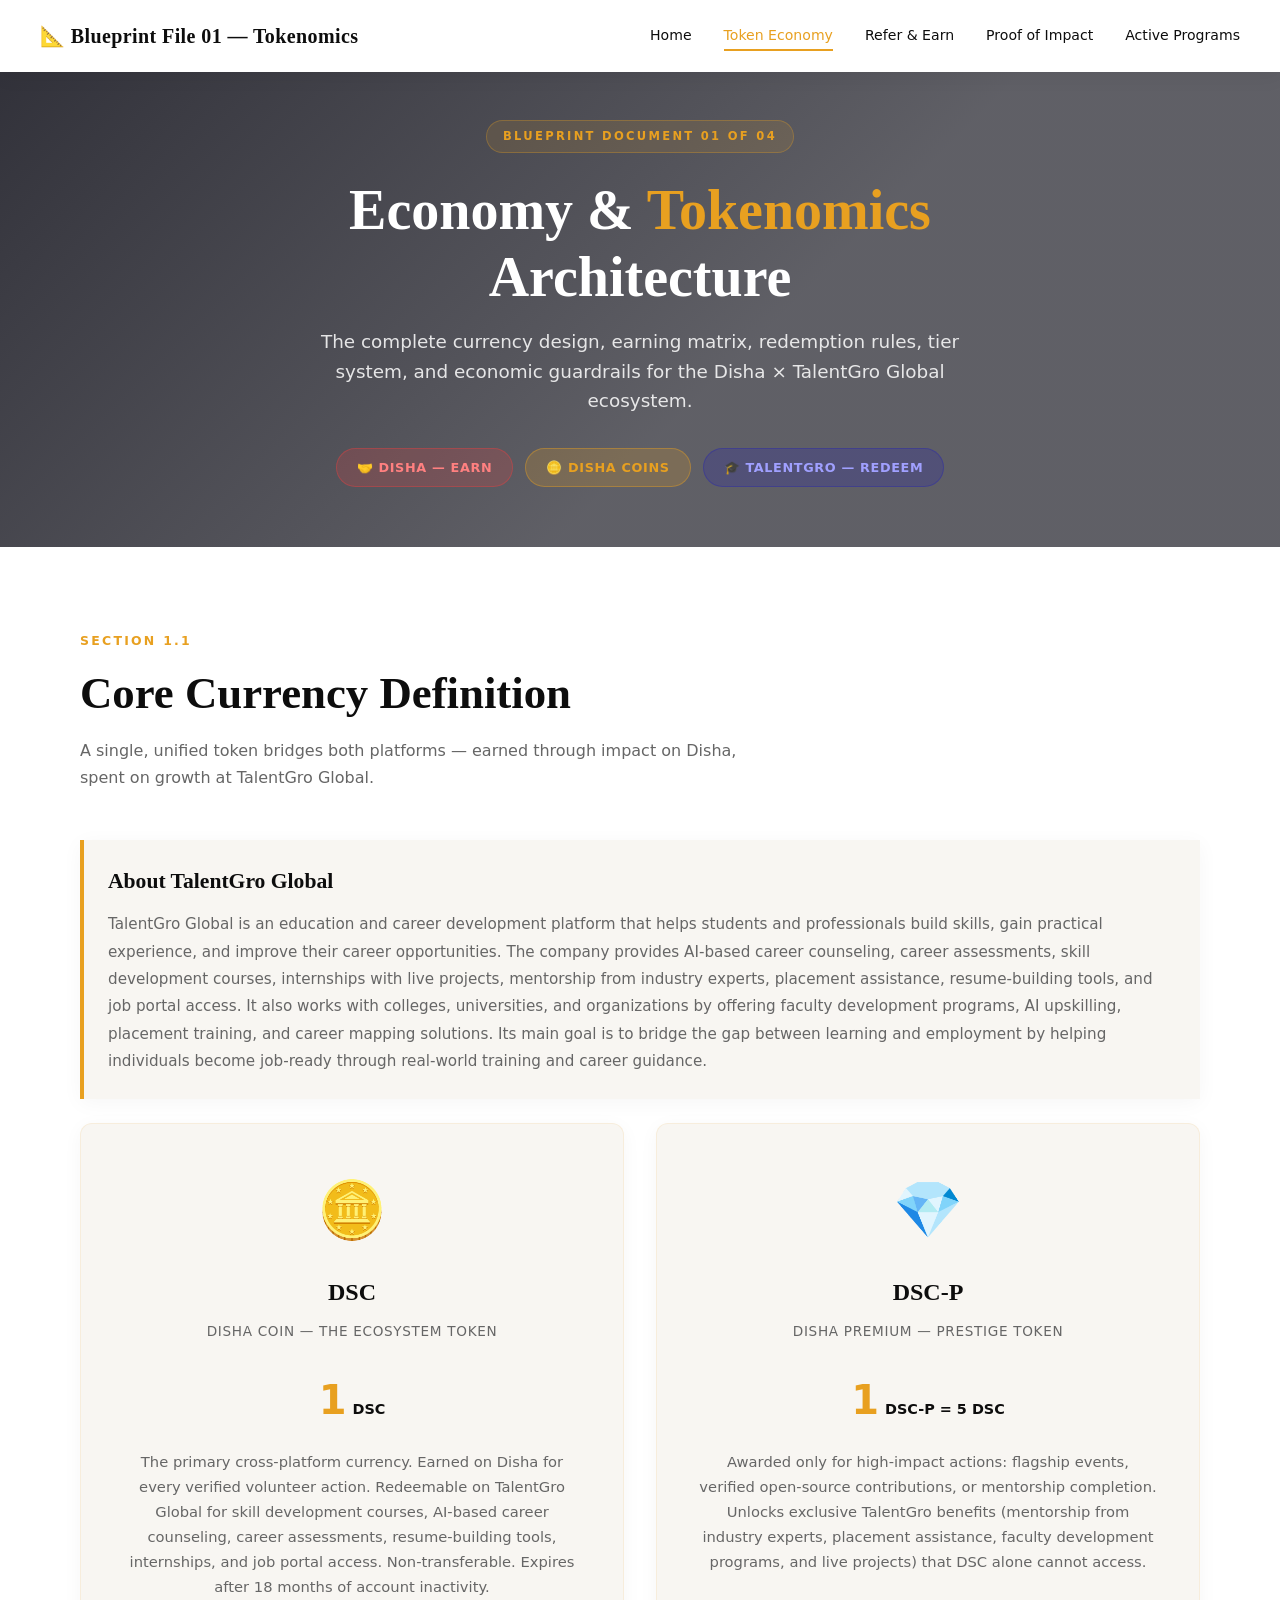
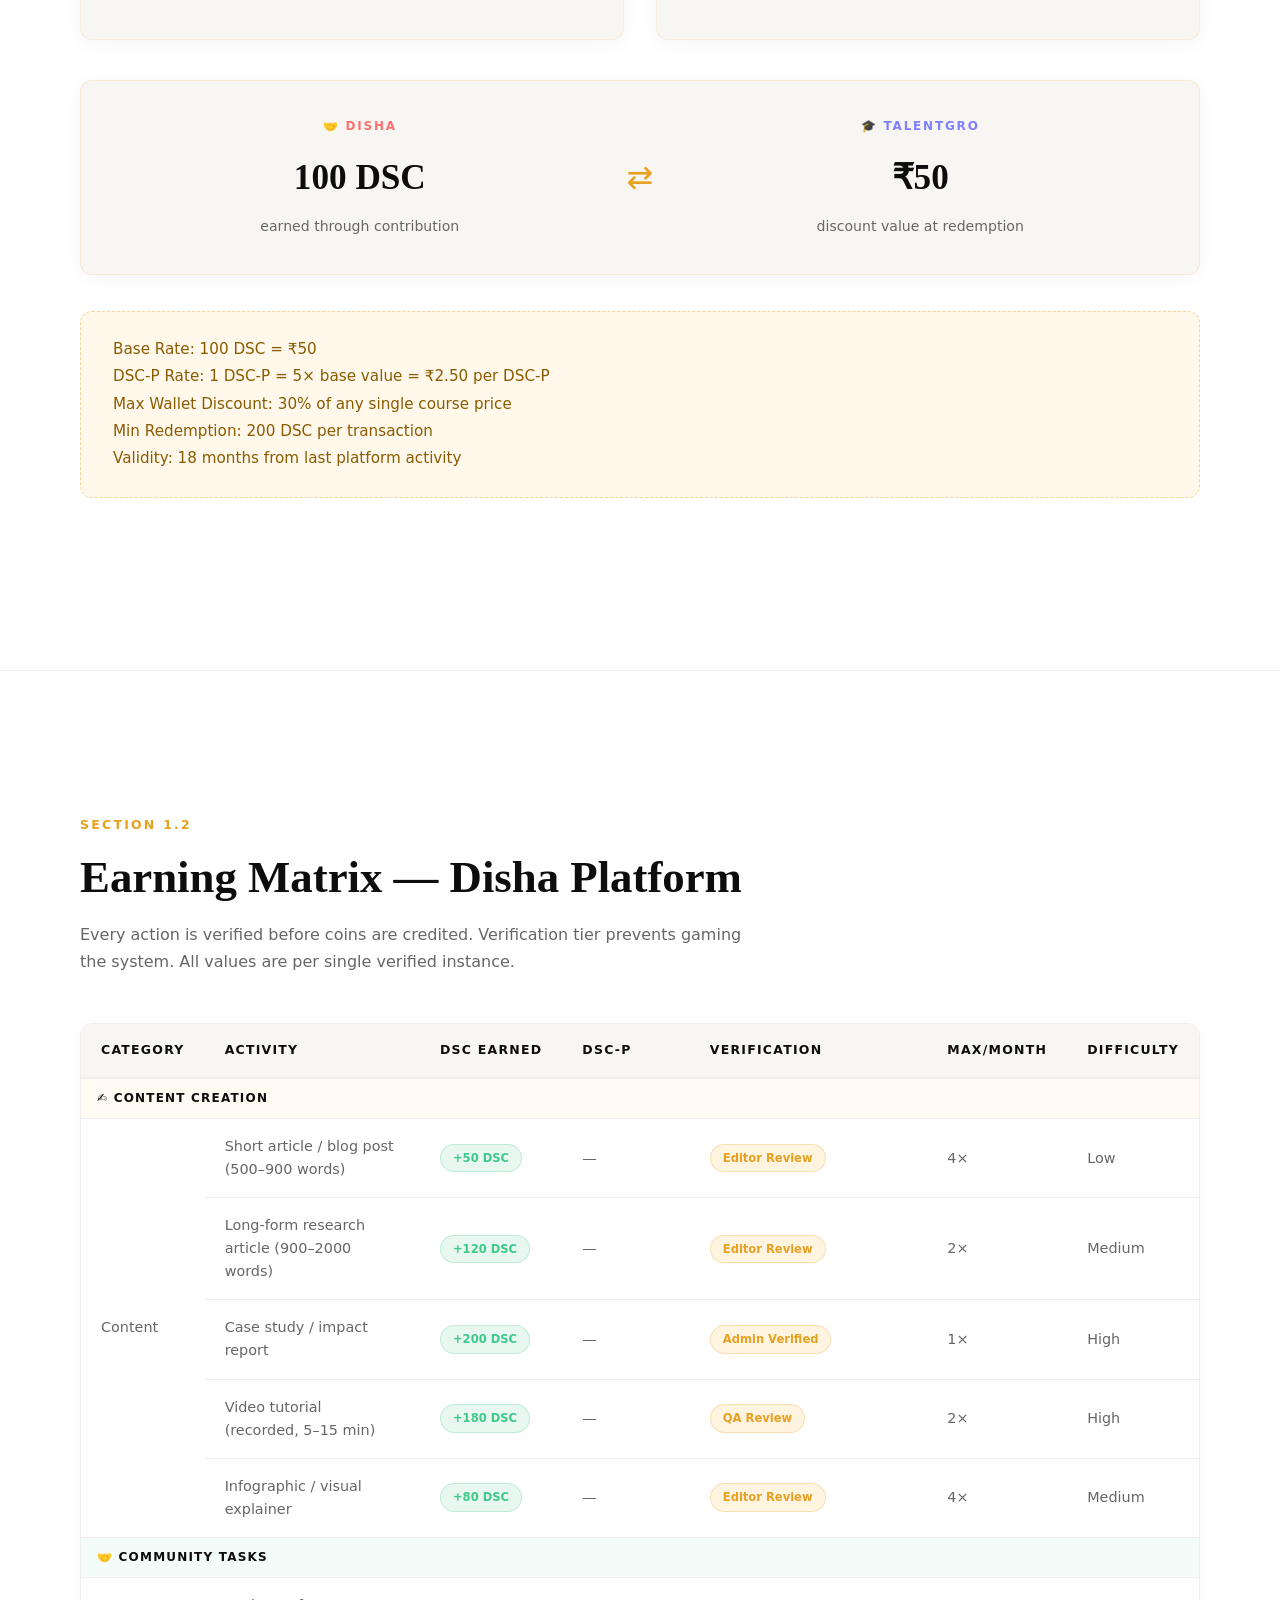
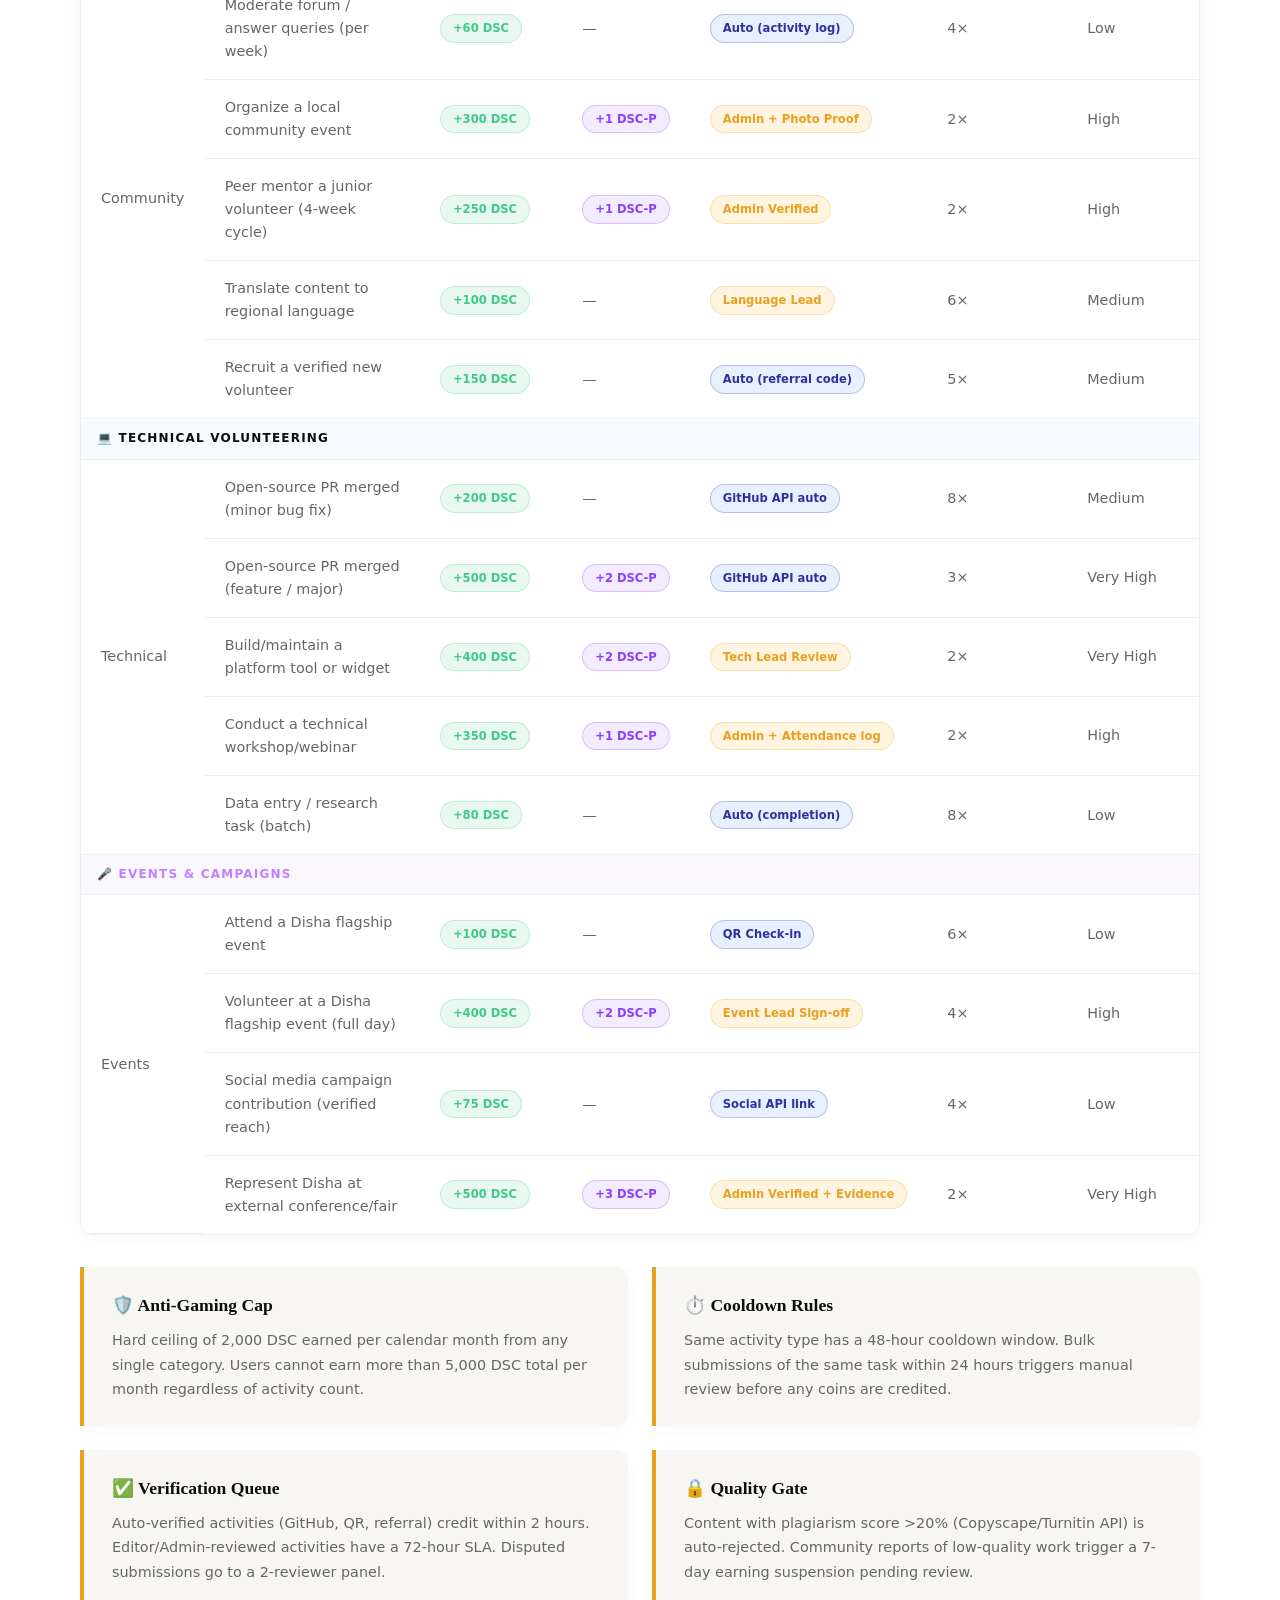
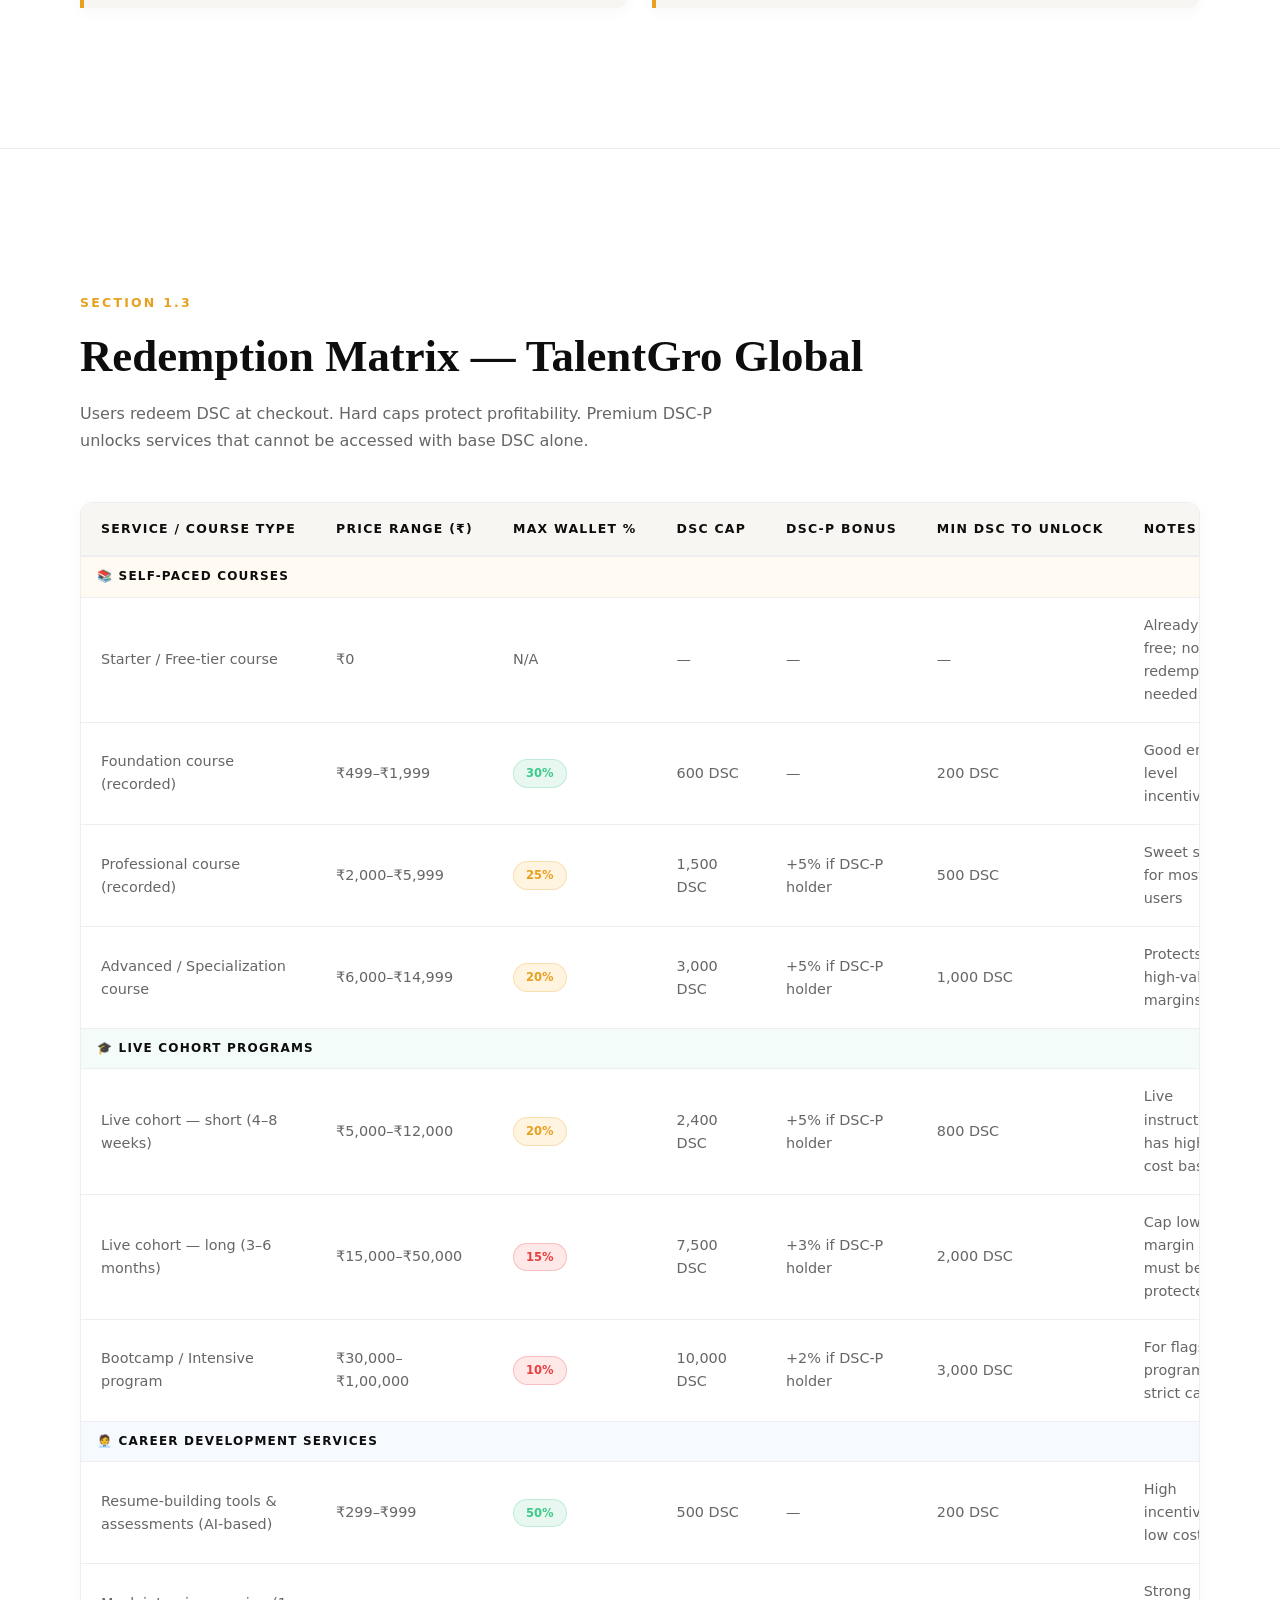
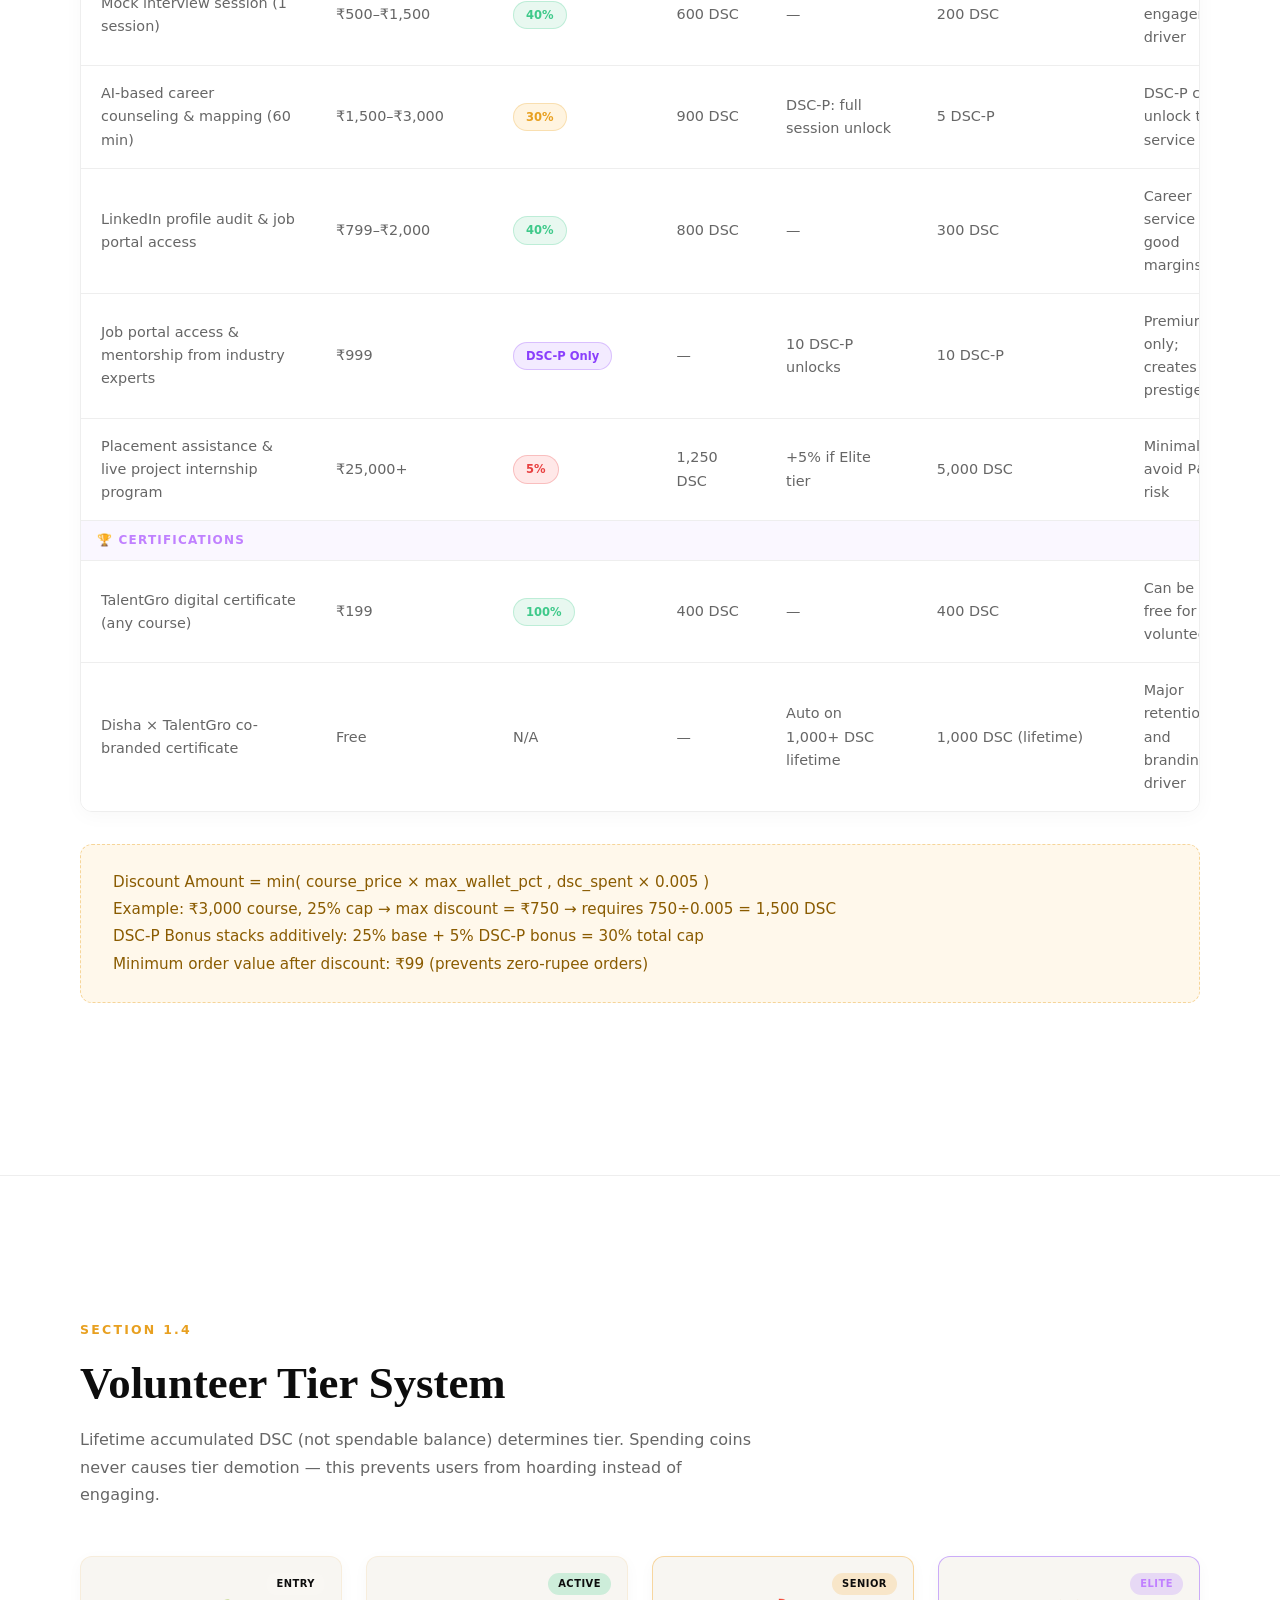
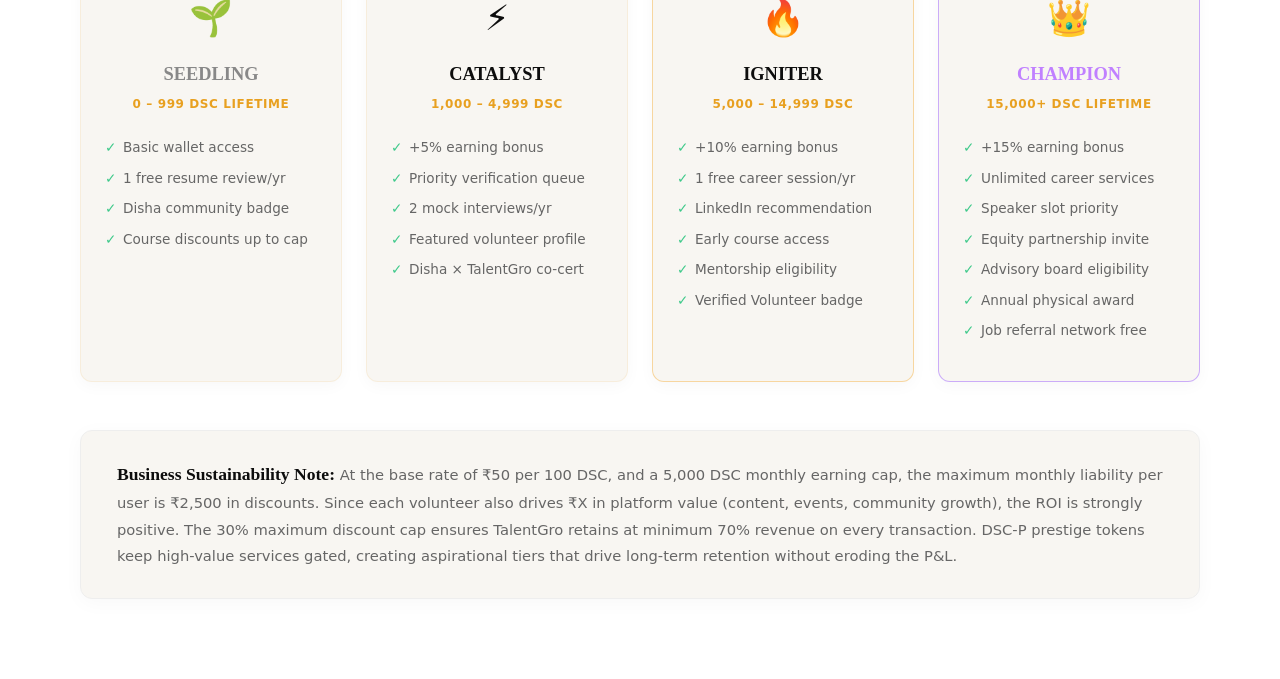
==== 2.html @ 13c9941c "Initial website upload" ====
<!DOCTYPE html>
<html lang="en">
<head>
<meta charset="UTF-8"/>
<meta name="viewport" content="width=device-width,initial-scale=1.0"/>
<title>Economy & Tokenomics Architecture — Disha × TalentGro</title>
<link href="https://fonts.googleapis.com/css2?family=Space+Grotesk:wght@300;400;500;600;700&family=Space+Mono:wght@400;700&display=swap" rel="stylesheet"/>
<link rel="stylesheet" href="2.css" />
</head>
<body>

<div class="topbar">
  <span class="topbar-brand">📐 Blueprint File 01 — Tokenomics</span>
  <nav class="topbar-nav">
    <a href="1.html">Home</a>
    <a href="2.html" class="active">Token Economy</a>
    <a href="3.html">Refer &amp; Earn</a>
    <a href="4.html">Proof of Impact</a>
    <a href="5.html">Active Programs</a>
  </nav>
</div>

<div class="hero">
  <div class="hero-badge"><span class="dot"></span>Blueprint Document 01 of 04</div>
  <h1>Economy & <span>Tokenomics</span><br>Architecture</h1>
  <p>The complete currency design, earning matrix, redemption rules, tier system, and economic guardrails for the Disha × TalentGro Global ecosystem.</p>
  <div class="pill-row">
    <span class="pill pill-disha">🤝 Disha — Earn</span>
    <span class="pill pill-coin">🪙 DiSha Coins</span>
    <span class="pill pill-talent">🎓 TalentGro — Redeem</span>
  </div>
</div>

<!-- ═══ SECTION 1: CURRENCY ═══ -->
<div class="section">
  <div class="section-label">Section 1.1</div>
  <h2 class="section-title">Core Currency Definition</h2>
  <p class="section-sub">A single, unified token bridges both platforms — earned through impact on Disha, spent on growth at TalentGro Global.</p>

  <div class="intro-description-box" style="margin: 24px 0; padding: 24px; background: rgba(50,48,160,0.1); border-left: 3px solid var(--talent); border-radius: var(--r);">
    <h3 style="font-family:var(--mono); font-size:1rem; margin-bottom:8px; color:var(--gold);">About TalentGro Global</h3>
    <p style="font-size:0.88rem; line-height:1.6; color:var(--text);">
      TalentGro Global is an education and career development platform that helps students and professionals build skills, gain practical experience, and improve their career opportunities. The company provides AI-based career counseling, career assessments, skill development courses, internships with live projects, mentorship from industry experts, placement assistance, resume-building tools, and job portal access. It also works with colleges, universities, and organizations by offering faculty development programs, AI upskilling, placement training, and career mapping solutions. Its main goal is to bridge the gap between learning and employment by helping individuals become job-ready through real-world training and career guidance.
    </p>
  </div>

  <div class="currency-showcase">
    <div class="coin-card">
      <div class="coin-symbol">🪙</div>
      <div class="coin-name">DSC</div>
      <div class="coin-full">DiSha Coin — The Ecosystem Token</div>
      <div class="coin-stat"><span class="val">1</span><span class="unit">DSC</span></div>
      <div class="coin-desc" style="margin-top:8px">The primary cross-platform currency. Earned on Disha for every verified volunteer action. Redeemable on TalentGro Global for skill development courses, AI-based career counseling, career assessments, resume-building tools, internships, and job portal access. Non-transferable. Expires after 18 months of account inactivity.</div>
    </div>
    <div class="coin-card">
      <div class="coin-symbol">💎</div>
      <div class="coin-name">DSC-P</div>
      <div class="coin-full">DiSha Premium — Prestige Token</div>
      <div class="coin-stat"><span class="val">1</span><span class="unit">DSC-P = 5 DSC</span></div>
      <div class="coin-desc" style="margin-top:8px">Awarded only for high-impact actions: flagship events, verified open-source contributions, or mentorship completion. Unlocks exclusive TalentGro benefits (mentorship from industry experts, placement assistance, faculty development programs, and live projects) that DSC alone cannot access.</div>
    </div>
  </div>

  <div class="conversion-box">
    <div class="conv-side">
      <div class="platform" style="color:#FF7070">🤝 DISHA</div>
      <div class="amount" style="color:var(--gold)">100 DSC</div>
      <div class="label">earned through contribution</div>
    </div>
    <div class="conv-arrow">⇄</div>
    <div class="conv-side">
      <div class="platform" style="color:#8080FF">🎓 TALENTGRO</div>
      <div class="amount" style="color:var(--green)">₹50</div>
      <div class="label">discount value at redemption</div>
    </div>
  </div>

  <div class="formula">
    Base Rate: 100 DSC = ₹50<br>
    DSC-P Rate: 1 DSC-P = 5× base value = ₹2.50 per DSC-P<br>
    Max Wallet Discount: 30% of any single course price<br>
    Min Redemption: 200 DSC per transaction<br>
    Validity: 18 months from last platform activity
  </div>
</div>

<hr class="divider"/>

<!-- ═══ SECTION 2: EARNING MATRIX ═══ -->
<div class="section">
  <div class="section-label">Section 1.2</div>
  <h2 class="section-title">Earning Matrix — Disha Platform</h2>
  <p class="section-sub">Every action is verified before coins are credited. Verification tier prevents gaming the system. All values are per single verified instance.</p>

  <div class="tbl-wrap">
    <table>
      <thead>
        <tr>
          <th>Category</th>
          <th>Activity</th>
          <th>DSC Earned</th>
          <th>DSC-P</th>
          <th>Verification</th>
          <th>Max/Month</th>
          <th>Difficulty</th>
        </tr>
      </thead>
      <tbody>
        <!-- CONTENT -->
        <tr><td colspan="7" style="background:rgba(245,166,35,.05);font-weight:700;font-size:.75rem;letter-spacing:.1em;color:var(--gold);padding:10px 16px">✍️ CONTENT CREATION</td></tr>
        <tr>
          <td rowspan="5">Content</td>
          <td>Short article / blog post (500–900 words)</td>
          <td><span class="badge badge-green">+50 DSC</span></td>
          <td>—</td>
          <td><span class="badge badge-amber">Editor Review</span></td>
          <td>4×</td>
          <td>Low</td>
        </tr>
        <tr>
          <td>Long-form research article (900–2000 words)</td>
          <td><span class="badge badge-green">+120 DSC</span></td>
          <td>—</td>
          <td><span class="badge badge-amber">Editor Review</span></td>
          <td>2×</td>
          <td>Medium</td>
        </tr>
        <tr>
          <td>Case study / impact report</td>
          <td><span class="badge badge-green">+200 DSC</span></td>
          <td>—</td>
          <td><span class="badge badge-amber">Admin Verified</span></td>
          <td>1×</td>
          <td>High</td>
        </tr>
        <tr>
          <td>Video tutorial (recorded, 5–15 min)</td>
          <td><span class="badge badge-green">+180 DSC</span></td>
          <td>—</td>
          <td><span class="badge badge-amber">QA Review</span></td>
          <td>2×</td>
          <td>High</td>
        </tr>
        <tr>
          <td>Infographic / visual explainer</td>
          <td><span class="badge badge-green">+80 DSC</span></td>
          <td>—</td>
          <td><span class="badge badge-amber">Editor Review</span></td>
          <td>4×</td>
          <td>Medium</td>
        </tr>
        <!-- COMMUNITY -->
        <tr><td colspan="7" style="background:rgba(34,201,122,.05);font-weight:700;font-size:.75rem;letter-spacing:.1em;color:var(--green);padding:10px 16px">🤝 COMMUNITY TASKS</td></tr>
        <tr>
          <td rowspan="5">Community</td>
          <td>Moderate forum / answer queries (per week)</td>
          <td><span class="badge badge-green">+60 DSC</span></td>
          <td>—</td>
          <td><span class="badge badge-blue">Auto (activity log)</span></td>
          <td>4×</td>
          <td>Low</td>
        </tr>
        <tr>
          <td>Organize a local community event</td>
          <td><span class="badge badge-green">+300 DSC</span></td>
          <td><span class="badge badge-purple">+1 DSC-P</span></td>
          <td><span class="badge badge-amber">Admin + Photo Proof</span></td>
          <td>2×</td>
          <td>High</td>
        </tr>
        <tr>
          <td>Peer mentor a junior volunteer (4-week cycle)</td>
          <td><span class="badge badge-green">+250 DSC</span></td>
          <td><span class="badge badge-purple">+1 DSC-P</span></td>
          <td><span class="badge badge-amber">Admin Verified</span></td>
          <td>2×</td>
          <td>High</td>
        </tr>
        <tr>
          <td>Translate content to regional language</td>
          <td><span class="badge badge-green">+100 DSC</span></td>
          <td>—</td>
          <td><span class="badge badge-amber">Language Lead</span></td>
          <td>6×</td>
          <td>Medium</td>
        </tr>
        <tr>
          <td>Recruit a verified new volunteer</td>
          <td><span class="badge badge-green">+150 DSC</span></td>
          <td>—</td>
          <td><span class="badge badge-blue">Auto (referral code)</span></td>
          <td>5×</td>
          <td>Medium</td>
        </tr>
        <!-- TECH -->
        <tr><td colspan="7" style="background:rgba(77,158,255,.05);font-weight:700;font-size:.75rem;letter-spacing:.1em;color:var(--blue);padding:10px 16px">💻 TECHNICAL VOLUNTEERING</td></tr>
        <tr>
          <td rowspan="5">Technical</td>
          <td>Open-source PR merged (minor bug fix)</td>
          <td><span class="badge badge-green">+200 DSC</span></td>
          <td>—</td>
          <td><span class="badge badge-blue">GitHub API auto</span></td>
          <td>8×</td>
          <td>Medium</td>
        </tr>
        <tr>
          <td>Open-source PR merged (feature / major)</td>
          <td><span class="badge badge-green">+500 DSC</span></td>
          <td><span class="badge badge-purple">+2 DSC-P</span></td>
          <td><span class="badge badge-blue">GitHub API auto</span></td>
          <td>3×</td>
          <td>Very High</td>
        </tr>
        <tr>
          <td>Build/maintain a platform tool or widget</td>
          <td><span class="badge badge-green">+400 DSC</span></td>
          <td><span class="badge badge-purple">+2 DSC-P</span></td>
          <td><span class="badge badge-amber">Tech Lead Review</span></td>
          <td>2×</td>
          <td>Very High</td>
        </tr>
        <tr>
          <td>Conduct a technical workshop/webinar</td>
          <td><span class="badge badge-green">+350 DSC</span></td>
          <td><span class="badge badge-purple">+1 DSC-P</span></td>
          <td><span class="badge badge-amber">Admin + Attendance log</span></td>
          <td>2×</td>
          <td>High</td>
        </tr>
        <tr>
          <td>Data entry / research task (batch)</td>
          <td><span class="badge badge-green">+80 DSC</span></td>
          <td>—</td>
          <td><span class="badge badge-blue">Auto (completion)</span></td>
          <td>8×</td>
          <td>Low</td>
        </tr>
        <!-- EVENTS -->
        <tr><td colspan="7" style="background:rgba(160,100,255,.05);font-weight:700;font-size:.75rem;letter-spacing:.1em;color:#C080FF;padding:10px 16px">🎤 EVENTS & CAMPAIGNS</td></tr>
        <tr>
          <td rowspan="4">Events</td>
          <td>Attend a Disha flagship event</td>
          <td><span class="badge badge-green">+100 DSC</span></td>
          <td>—</td>
          <td><span class="badge badge-blue">QR Check-in</span></td>
          <td>6×</td>
          <td>Low</td>
        </tr>
        <tr>
          <td>Volunteer at a Disha flagship event (full day)</td>
          <td><span class="badge badge-green">+400 DSC</span></td>
          <td><span class="badge badge-purple">+2 DSC-P</span></td>
          <td><span class="badge badge-amber">Event Lead Sign-off</span></td>
          <td>4×</td>
          <td>High</td>
        </tr>
        <tr>
          <td>Social media campaign contribution (verified reach)</td>
          <td><span class="badge badge-green">+75 DSC</span></td>
          <td>—</td>
          <td><span class="badge badge-blue">Social API link</span></td>
          <td>4×</td>
          <td>Low</td>
        </tr>
        <tr>
          <td>Represent Disha at external conference/fair</td>
          <td><span class="badge badge-green">+500 DSC</span></td>
          <td><span class="badge badge-purple">+3 DSC-P</span></td>
          <td><span class="badge badge-amber">Admin Verified + Evidence</span></td>
          <td>2×</td>
          <td>Very High</td>
        </tr>
      </tbody>
    </table>
  </div>

  <div class="guardrail-grid">
    <div class="guardrail-item">
      <h4>🛡️ Anti-Gaming Cap</h4>
      <p>Hard ceiling of 2,000 DSC earned per calendar month from any single category. Users cannot earn more than 5,000 DSC total per month regardless of activity count.</p>
    </div>
    <div class="guardrail-item">
      <h4>⏱️ Cooldown Rules</h4>
      <p>Same activity type has a 48-hour cooldown window. Bulk submissions of the same task within 24 hours triggers manual review before any coins are credited.</p>
    </div>
    <div class="guardrail-item">
      <h4>✅ Verification Queue</h4>
      <p>Auto-verified activities (GitHub, QR, referral) credit within 2 hours. Editor/Admin-reviewed activities have a 72-hour SLA. Disputed submissions go to a 2-reviewer panel.</p>
    </div>
    <div class="guardrail-item">
      <h4>🔒 Quality Gate</h4>
      <p>Content with plagiarism score &gt;20% (Copyscape/Turnitin API) is auto-rejected. Community reports of low-quality work trigger a 7-day earning suspension pending review.</p>
    </div>
  </div>
</div>

<hr class="divider"/>

<!-- ═══ SECTION 3: REDEMPTION MATRIX ═══ -->
<div class="section">
  <div class="section-label">Section 1.3</div>
  <h2 class="section-title">Redemption Matrix — TalentGro Global</h2>
  <p class="section-sub">Users redeem DSC at checkout. Hard caps protect profitability. Premium DSC-P unlocks services that cannot be accessed with base DSC alone.</p>

  <div class="tbl-wrap">
    <table>
      <thead>
        <tr>
          <th>Service / Course Type</th>
          <th>Price Range (₹)</th>
          <th>Max Wallet %</th>
          <th>DSC Cap</th>
          <th>DSC-P Bonus</th>
          <th>Min DSC to Unlock</th>
          <th>Notes</th>
        </tr>
      </thead>
      <tbody>
        <tr><td colspan="7" style="background:rgba(245,166,35,.05);font-weight:700;font-size:.75rem;letter-spacing:.1em;color:var(--gold);padding:10px 16px">📚 SELF-PACED COURSES</td></tr>
        <tr>
          <td>Starter / Free-tier course</td>
          <td>₹0</td>
          <td>N/A</td>
          <td>—</td>
          <td>—</td>
          <td>—</td>
          <td>Already free; no redemption needed</td>
        </tr>
        <tr>
          <td>Foundation course (recorded)</td>
          <td>₹499–₹1,999</td>
          <td><span class="badge badge-green">30%</span></td>
          <td>600 DSC</td>
          <td>—</td>
          <td>200 DSC</td>
          <td>Good entry-level incentive</td>
        </tr>
        <tr>
          <td>Professional course (recorded)</td>
          <td>₹2,000–₹5,999</td>
          <td><span class="badge badge-amber">25%</span></td>
          <td>1,500 DSC</td>
          <td>+5% if DSC-P holder</td>
          <td>500 DSC</td>
          <td>Sweet spot for most users</td>
        </tr>
        <tr>
          <td>Advanced / Specialization course</td>
          <td>₹6,000–₹14,999</td>
          <td><span class="badge badge-amber">20%</span></td>
          <td>3,000 DSC</td>
          <td>+5% if DSC-P holder</td>
          <td>1,000 DSC</td>
          <td>Protects high-value margins</td>
        </tr>
        <tr><td colspan="7" style="background:rgba(34,201,122,.05);font-weight:700;font-size:.75rem;letter-spacing:.1em;color:var(--green);padding:10px 16px">🎓 LIVE COHORT PROGRAMS</td></tr>
        <tr>
          <td>Live cohort — short (4–8 weeks)</td>
          <td>₹5,000–₹12,000</td>
          <td><span class="badge badge-amber">20%</span></td>
          <td>2,400 DSC</td>
          <td>+5% if DSC-P holder</td>
          <td>800 DSC</td>
          <td>Live instruction has higher cost base</td>
        </tr>
        <tr>
          <td>Live cohort — long (3–6 months)</td>
          <td>₹15,000–₹50,000</td>
          <td><span class="badge badge-red">15%</span></td>
          <td>7,500 DSC</td>
          <td>+3% if DSC-P holder</td>
          <td>2,000 DSC</td>
          <td>Cap lower; margin must be protected</td>
        </tr>
        <tr>
          <td>Bootcamp / Intensive program</td>
          <td>₹30,000–₹1,00,000</td>
          <td><span class="badge badge-red">10%</span></td>
          <td>10,000 DSC</td>
          <td>+2% if DSC-P holder</td>
          <td>3,000 DSC</td>
          <td>For flagship programs; strict cap</td>
        </tr>
        <tr><td colspan="7" style="background:rgba(77,158,255,.05);font-weight:700;font-size:.75rem;letter-spacing:.1em;color:var(--blue);padding:10px 16px">🧑‍💼 CAREER DEVELOPMENT SERVICES</td></tr>
        <tr>
          <td>Resume-building tools & assessments (AI-based)</td>
          <td>₹299–₹999</td>
          <td><span class="badge badge-green">50%</span></td>
          <td>500 DSC</td>
          <td>—</td>
          <td>200 DSC</td>
          <td>High incentive; low cost</td>
        </tr>
        <tr>
          <td>Mock interview session (1 session)</td>
          <td>₹500–₹1,500</td>
          <td><span class="badge badge-green">40%</span></td>
          <td>600 DSC</td>
          <td>—</td>
          <td>200 DSC</td>
          <td>Strong engagement driver</td>
        </tr>
        <tr>
          <td>AI-based career counseling & mapping (60 min)</td>
          <td>₹1,500–₹3,000</td>
          <td><span class="badge badge-amber">30%</span></td>
          <td>900 DSC</td>
          <td>DSC-P: full session unlock</td>
          <td>5 DSC-P</td>
          <td>DSC-P can unlock this service fully</td>
        </tr>
        <tr>
          <td>LinkedIn profile audit & job portal access</td>
          <td>₹799–₹2,000</td>
          <td><span class="badge badge-green">40%</span></td>
          <td>800 DSC</td>
          <td>—</td>
          <td>300 DSC</td>
          <td>Career service with good margins</td>
        </tr>
        <tr>
          <td>Job portal access & mentorship from industry experts</td>
          <td>₹999</td>
          <td><span class="badge badge-purple">DSC-P Only</span></td>
          <td>—</td>
          <td>10 DSC-P unlocks</td>
          <td>10 DSC-P</td>
          <td>Premium-only; creates prestige tier</td>
        </tr>
        <tr>
          <td>Placement assistance & live project internship program</td>
          <td>₹25,000+</td>
          <td><span class="badge badge-red">5%</span></td>
          <td>1,250 DSC</td>
          <td>+5% if Elite tier</td>
          <td>5,000 DSC</td>
          <td>Minimal; avoid P&amp;L risk</td>
        </tr>
        <tr><td colspan="7" style="background:rgba(160,100,255,.05);font-weight:700;font-size:.75rem;letter-spacing:.1em;color:#C080FF;padding:10px 16px">🏆 CERTIFICATIONS</td></tr>
        <tr>
          <td>TalentGro digital certificate (any course)</td>
          <td>₹199</td>
          <td><span class="badge badge-green">100%</span></td>
          <td>400 DSC</td>
          <td>—</td>
          <td>400 DSC</td>
          <td>Can be fully free for top volunteers</td>
        </tr>
        <tr>
          <td>Disha × TalentGro co-branded certificate</td>
          <td>Free</td>
          <td>N/A</td>
          <td>—</td>
          <td>Auto on 1,000+ DSC lifetime</td>
          <td>1,000 DSC (lifetime)</td>
          <td>Major retention and branding driver</td>
        </tr>
      </tbody>
    </table>
  </div>

  <div class="formula">
    Discount Amount = min( course_price × max_wallet_pct , dsc_spent × 0.005 )<br>
    Example: ₹3,000 course, 25% cap → max discount = ₹750 → requires 750÷0.005 = 1,500 DSC<br>
    DSC-P Bonus stacks additively: 25% base + 5% DSC-P bonus = 30% total cap<br>
    Minimum order value after discount: ₹99 (prevents zero-rupee orders)
  </div>
</div>

<hr class="divider"/>

<!-- ═══ SECTION 4: TIER SYSTEM ═══ -->
<div class="section">
  <div class="section-label">Section 1.4</div>
  <h2 class="section-title">Volunteer Tier System</h2>
  <p class="section-sub">Lifetime accumulated DSC (not spendable balance) determines tier. Spending coins never causes tier demotion — this prevents users from hoarding instead of engaging.</p>

  <div class="tier-grid">
    <div class="tier-card">
      <div class="tier-badge" style="background:rgba(255,255,255,.1);color:var(--muted)">ENTRY</div>
      <div class="tier-icon">🌱</div>
      <div class="tier-name" style="color:#888">SEEDLING</div>
      <div class="tier-range">0 – 999 DSC lifetime</div>
      <ul class="tier-perks">
        <li>Basic wallet access</li>
        <li>1 free resume review/yr</li>
        <li>Disha community badge</li>
        <li>Course discounts up to cap</li>
      </ul>
    </div>
    <div class="tier-card">
      <div class="tier-badge" style="background:rgba(34,201,122,.2);color:var(--green)">ACTIVE</div>
      <div class="tier-icon">⚡</div>
      <div class="tier-name" style="color:var(--green)">CATALYST</div>
      <div class="tier-range">1,000 – 4,999 DSC</div>
      <ul class="tier-perks">
        <li>+5% earning bonus</li>
        <li>Priority verification queue</li>
        <li>2 mock interviews/yr</li>
        <li>Featured volunteer profile</li>
        <li>Disha × TalentGro co-cert</li>
      </ul>
    </div>
    <div class="tier-card" style="border-color:rgba(245,166,35,.4)">
      <div class="tier-badge" style="background:rgba(245,166,35,.2);color:var(--gold)">SENIOR</div>
      <div class="tier-icon">🔥</div>
      <div class="tier-name" style="color:var(--gold)">IGNITER</div>
      <div class="tier-range">5,000 – 14,999 DSC</div>
      <ul class="tier-perks">
        <li>+10% earning bonus</li>
        <li>1 free career session/yr</li>
        <li>LinkedIn recommendation</li>
        <li>Early course access</li>
        <li>Mentorship eligibility</li>
        <li>Verified Volunteer badge</li>
      </ul>
    </div>
    <div class="tier-card" style="border-color:rgba(160,100,255,.5)">
      <div class="tier-badge" style="background:rgba(160,100,255,.2);color:#C080FF">ELITE</div>
      <div class="tier-icon">👑</div>
      <div class="tier-name" style="color:#C080FF">CHAMPION</div>
      <div class="tier-range">15,000+ DSC lifetime</div>
      <ul class="tier-perks">
        <li>+15% earning bonus</li>
        <li>Unlimited career services</li>
        <li>Speaker slot priority</li>
        <li>Equity partnership invite</li>
        <li>Advisory board eligibility</li>
        <li>Annual physical award</li>
        <li>Job referral network free</li>
      </ul>
    </div>
  </div>

  <div class="footnote">
    <strong>Business Sustainability Note:</strong> At the base rate of ₹50 per 100 DSC, and a 5,000 DSC monthly earning cap, the maximum monthly liability per user is ₹2,500 in discounts. Since each volunteer also drives ₹X in platform value (content, events, community growth), the ROI is strongly positive. The 30% maximum discount cap ensures TalentGro retains at minimum 70% revenue on every transaction. DSC-P prestige tokens keep high-value services gated, creating aspirational tiers that drive long-term retention without eroding the P&L.
  </div>
</div>

</body>
</html>
---- 2.css ----
*,*::before,*::after{box-sizing:border-box;margin:0;padding:0}
:root {
  --amber:   #E8A020;
  --coral:   #E84040;
  --teal:    #3EC98A;
  --navy:    #1A1A2E;
  --dark:    #0D0D0D;
  --white:   #FFFFFF;
  --off:     #F8F6F2;
  --grey:    #666666;
  --light:   #EEEEEE;
  --blue-pr: #3230A0;
  --font-d:  'Playfair Display', Georgia, serif;
  --font-b:  'Inter', system-ui, sans-serif;
  --radius:  12px;
  --transition: 0.35s cubic-bezier(0.4,0,0.2,1);
}
html{scroll-behavior:smooth}
body{font-family:var(--font-b);background:var(--white);color:var(--dark);line-height:1.65;overflow-x:hidden}

/* NAV - matching 1.html navbar style */
.topbar{
  position:fixed;top:0;left:0;right:0;z-index:1000;
  background:var(--white);
  box-shadow:0 2px 20px rgba(0,0,0,0.08);
  padding:0 40px;height:72px;
  display:flex;align-items:center;justify-content:space-between;
  transition:background var(--transition), box-shadow var(--transition);
}
.topbar-brand{
  font-family:var(--font-d);font-size:1.25rem;font-weight:700;
  letter-spacing:0.02em;color:var(--dark);
}
.topbar-nav{display:flex;align-items:center;gap:32px}
.topbar-nav a{
  font-size:0.88rem;font-weight:500;color:var(--dark);
  position:relative;text-decoration:none;transition:color var(--transition);
}
.topbar-nav a::after {
  content: '';position:absolute;bottom:-3px;left:0;width:0;height:2px;
  background:var(--amber);transition:width var(--transition);
}
.topbar-nav a:hover, .topbar-nav a.active { color:var(--amber); }
.topbar-nav a:hover::after, .topbar-nav a.active::after { width:100%; }

/* HERO - Sub-page Hero with dark overlay and image */
.hero {
  position: relative;
  min-height: 50vh;
  display: flex;
  flex-direction: column;
  align-items: center;
  justify-content: center;
  overflow: hidden;
  text-align: center;
  padding: 120px 40px 60px;
  background: 
    linear-gradient(135deg, rgba(10,10,20,0.85) 0%, rgba(10,10,20,0.65) 60%),
    url('https://images.unsplash.com/photo-1526304640581-d334cdbbf45e?w=1800&auto=format&fit=crop') center/cover no-repeat;
}
.hero-badge {
  display: inline-block;
  font-size: 0.72rem;
  font-weight: 600;
  letter-spacing: 0.2em;
  text-transform: uppercase;
  color: var(--amber);
  background: rgba(232,160,32,0.12);
  border: 1px solid rgba(232,160,32,0.3);
  padding: 6px 16px;
  border-radius: 50px;
  margin-bottom: 24px;
  z-index: 2;
}
.hero h1 {
  font-family: var(--font-d);
  font-size: clamp(2rem, 5vw, 3.5rem);
  font-weight: 700;
  color: var(--white);
  line-height: 1.2;
  margin-bottom: 16px;
  z-index: 2;
}
.hero h1 span { color: var(--amber); }
.hero p {
  font-size: clamp(0.95rem, 1.5vw, 1.15rem);
  color: rgba(255,255,255,0.85);
  max-width: 680px;
  margin: 0 auto 32px;
  z-index: 2;
  line-height: 1.6;
}
.pill-row {
  display: flex;
  align-items: center;
  justify-content: center;
  gap: 12px;
  flex-wrap: wrap;
  z-index: 2;
}
.pill {
  padding: 8px 20px;
  border-radius: 50px;
  font-size: 0.8rem;
  font-weight: 600;
  letter-spacing: 0.05em;
  text-transform: uppercase;
}
.pill-disha { background: rgba(232,64,64,0.2); border: 1px solid rgba(232,64,64,0.4); color: #FF8080; }
.pill-talent { background: rgba(50,48,160,0.3); border: 1px solid rgba(50,48,160,0.5); color: #A0A0FF; }
.pill-coin { background: rgba(232,160,32,0.2); border: 1px solid rgba(232,160,32,0.4); color: var(--amber); }

/* SECTION */
.section { max-width: 1200px; margin: 0 auto; padding: 80px 40px; }
.section-label {
  display: inline-block;
  font-size: 0.78rem;
  font-weight: 600;
  letter-spacing: 0.18em;
  text-transform: uppercase;
  color: var(--amber);
  margin-bottom: 16px;
}
.section-title {
  font-family: var(--font-d);
  font-size: clamp(1.8rem, 4vw, 2.8rem);
  font-weight: 700;
  color: var(--dark);
  line-height: 1.2;
  margin-bottom: 16px;
}
.section-sub { font-size: 1rem; color: var(--grey); max-width: 680px; line-height: 1.7; margin-bottom: 48px; }

/* ABOUT PANEL */
.intro-description-box {
  background: var(--off) !important;
  border-left: 4px solid var(--amber) !important;
  border-radius: var(--radius);
  padding: 32px;
  box-shadow: 0 4px 20px rgba(0,0,0,0.04);
}
.intro-description-box h3 {
  font-family: var(--font-d) !important;
  font-size: 1.35rem !important;
  color: var(--dark) !important;
  margin-bottom: 12px !important;
}
.intro-description-box p {
  color: var(--grey) !important;
  font-size: 0.95rem !important;
  line-height: 1.8 !important;
}

/* CURRENCY SHOWCASE */
.currency-showcase { display: grid; grid-template-columns: 1fr 1fr; gap: 32px; margin-bottom: 40px; }
.coin-card {
  background: var(--off);
  border: 1px solid rgba(232,160,32,0.1);
  border-radius: var(--radius);
  padding: 40px;
  text-align: center;
  box-shadow: 0 4px 20px rgba(0,0,0,0.04);
  transition: transform var(--transition), box-shadow var(--transition);
}
.coin-card:hover {
  transform: translateY(-4px);
  box-shadow: 0 12px 32px rgba(0,0,0,0.08);
}
.coin-symbol { font-size: 3.5rem; margin-bottom: 16px; }
.coin-name { font-family: var(--font-d); font-size: 1.5rem; font-weight: 700; color: var(--dark); margin-bottom: 8px; }
.coin-full { font-size: 0.85rem; color: var(--grey); letter-spacing: 0.05em; text-transform: uppercase; margin-bottom: 24px; }
.coin-stat { display: flex; align-items: baseline; justify-content: center; gap: 6px; margin-bottom: 16px; }
.coin-stat .val { font-size: 2.5rem; font-weight: 700; color: var(--amber); }
.coin-stat .unit { font-size: 0.9rem; font-weight: 600; color: var(--dark); }
.coin-desc { font-size: 0.92rem; color: var(--grey); line-height: 1.7; }

/* CONVERSION BOX */
.conversion-box {
  background: var(--off);
  border: 1px solid rgba(232, 160, 32, 0.15);
  border-radius: var(--radius);
  padding: 36px;
  display: grid;
  grid-template-columns: 1fr auto 1fr;
  align-items: center;
  gap: 24px;
  margin: 36px 0;
  box-shadow: 0 4px 20px rgba(0,0,0,0.04);
}
.conv-side { text-align: center; }
.conv-side .platform { font-size: 0.75rem; font-weight: 700; letter-spacing: 0.15em; text-transform: uppercase; margin-bottom: 12px; }
.conv-side .amount { font-size: 2.2rem; font-weight: 700; color: var(--amber); font-family: var(--font-d); }
.conv-side .label { font-size: 0.88rem; color: var(--grey); margin-top: 8px; }
.conv-arrow { font-size: 2rem; color: var(--amber); }

/* FORMULA BOX */
.formula {
  background: #FFF8EB;
  border: 1px dashed rgba(232,160,32,0.4);
  border-radius: var(--radius);
  padding: 24px 32px;
  font-size: 0.95rem;
  color: #8A5B00;
  margin: 32px 0;
  line-height: 1.8;
}

/* TABLE */
.tbl-wrap { overflow-x: auto; margin: 32px 0; border: 1px solid var(--light); border-radius: var(--radius); box-shadow: 0 4px 20px rgba(0,0,0,0.03); }
table { width: 100%; border-collapse: collapse; font-size: 0.9rem; background: var(--white); }
thead tr { background: var(--off); border-bottom: 2px solid var(--light); }
th { padding: 16px 20px; text-align: left; font-size: 0.78rem; letter-spacing: 0.1em; text-transform: uppercase; color: var(--dark); font-weight: 700; white-space: nowrap; }
td { padding: 16px 20px; border-bottom: 1px solid var(--light); color: var(--grey); vertical-align: middle; line-height: 1.6; }
tr:last-child td { border-bottom: none; }
tr:hover td { background: rgba(232,160,32,0.02); }

.badge { display: inline-flex; align-items: center; padding: 4px 12px; border-radius: 50px; font-size: 0.72rem; font-weight: 600; white-space: nowrap; }
.badge-green { background: #E8F8F0; color: var(--teal); border: 1px solid rgba(62,201,138,0.25); }
.badge-amber { background: #FFF4E0; color: var(--amber); border: 1px solid rgba(232,160,32,0.25); }
.badge-blue { background: #E6F0FF; color: var(--blue-pr); border: 1px solid rgba(50,48,160,0.25); }
.badge-red { background: #FFE8E8; color: var(--coral); border: 1px solid rgba(232,64,64,0.25); }
.badge-purple { background: #F3EBFF; color: #8A3FFC; border: 1px solid rgba(138,63,252,0.25); }

/* TIER GRID */
.tier-grid { display: grid; grid-template-columns: repeat(4, 1fr); gap: 24px; margin: 32px 0; }
.tier-card {
  background: var(--off);
  border: 1px solid rgba(232,160,32,0.1);
  border-radius: var(--radius);
  padding: 32px 24px;
  text-align: center;
  position: relative;
  transition: transform var(--transition), border-color var(--transition), box-shadow var(--transition);
  box-shadow: 0 4px 16px rgba(0,0,0,0.03);
}
.tier-card:hover {
  transform: translateY(-6px);
  border-color: var(--amber);
  box-shadow: 0 16px 36px rgba(0,0,0,0.08);
}
.tier-icon { font-size: 2.2rem; margin-bottom: 12px; }
.tier-name { font-family: var(--font-d); font-size: 1.15rem; font-weight: 700; color: var(--dark); margin-bottom: 6px; }
.tier-range { font-size: 0.75rem; font-weight: 600; color: var(--amber); letter-spacing: 0.05em; text-transform: uppercase; margin-bottom: 20px; }
.tier-perks { text-align: left; font-size: 0.85rem; color: var(--grey); line-height: 1.8; }
.tier-perks li { list-style: none; padding-left: 18px; position: relative; margin-bottom: 6px; }
.tier-perks li::before { content: '✓'; position: absolute; left: 0; color: var(--teal); font-weight: 700; }
.tier-badge {
  position: absolute; top: 16px; right: 16px;
  font-size: 0.62rem; font-weight: 700; letter-spacing: 0.05em;
  padding: 3px 10px; border-radius: 50px; text-transform: uppercase;
}

/* GUARD RAILS */
.guardrail-grid { display: grid; grid-template-columns: 1fr 1fr; gap: 24px; margin-top: 32px; }
.guardrail-item {
  background: var(--off);
  border-left: 4px solid var(--amber);
  border-radius: 0 var(--radius) var(--radius) 0;
  padding: 24px 28px;
  box-shadow: 0 4px 16px rgba(0,0,0,0.03);
}
.guardrail-item h4 { font-family: var(--font-d); font-size: 1.1rem; font-weight: 700; margin-bottom: 8px; color: var(--dark); }
.guardrail-item p { font-size: 0.9rem; color: var(--grey); line-height: 1.7; }

/* DIVIDER */
.divider { border: none; border-top: 1px solid var(--light); margin: 60px 0; }
.footnote {
  background: var(--off);
  border: 1px solid var(--light);
  border-radius: var(--radius);
  padding: 28px 36px;
  font-size: 0.92rem;
  color: var(--grey);
  line-height: 1.8;
  margin-top: 48px;
  box-shadow: 0 4px 20px rgba(0,0,0,0.03);
}
.footnote strong { color: var(--dark); font-family: var(--font-d); font-size: 1.1rem; }

/* RESPONSIVE */
@media (max-width: 1024px) {
  .tier-grid { grid-template-columns: 1fr 1fr; }
}
@media (max-width: 768px) {
  .topbar { padding: 0 20px; }
  .hero { padding: 100px 20px 40px; }
  .section { padding: 48px 20px; }
  .currency-showcase { grid-template-columns: 1fr; gap: 20px; }
  .guardrail-grid { grid-template-columns: 1fr; gap: 16px; }
  .conversion-box { grid-template-columns: 1fr; text-align: center; gap: 16px; }
  .conv-arrow { transform: rotate(90deg); margin: 8px 0; }
}
@media (max-width: 480px) {
  .tier-grid { grid-template-columns: 1fr; }
}
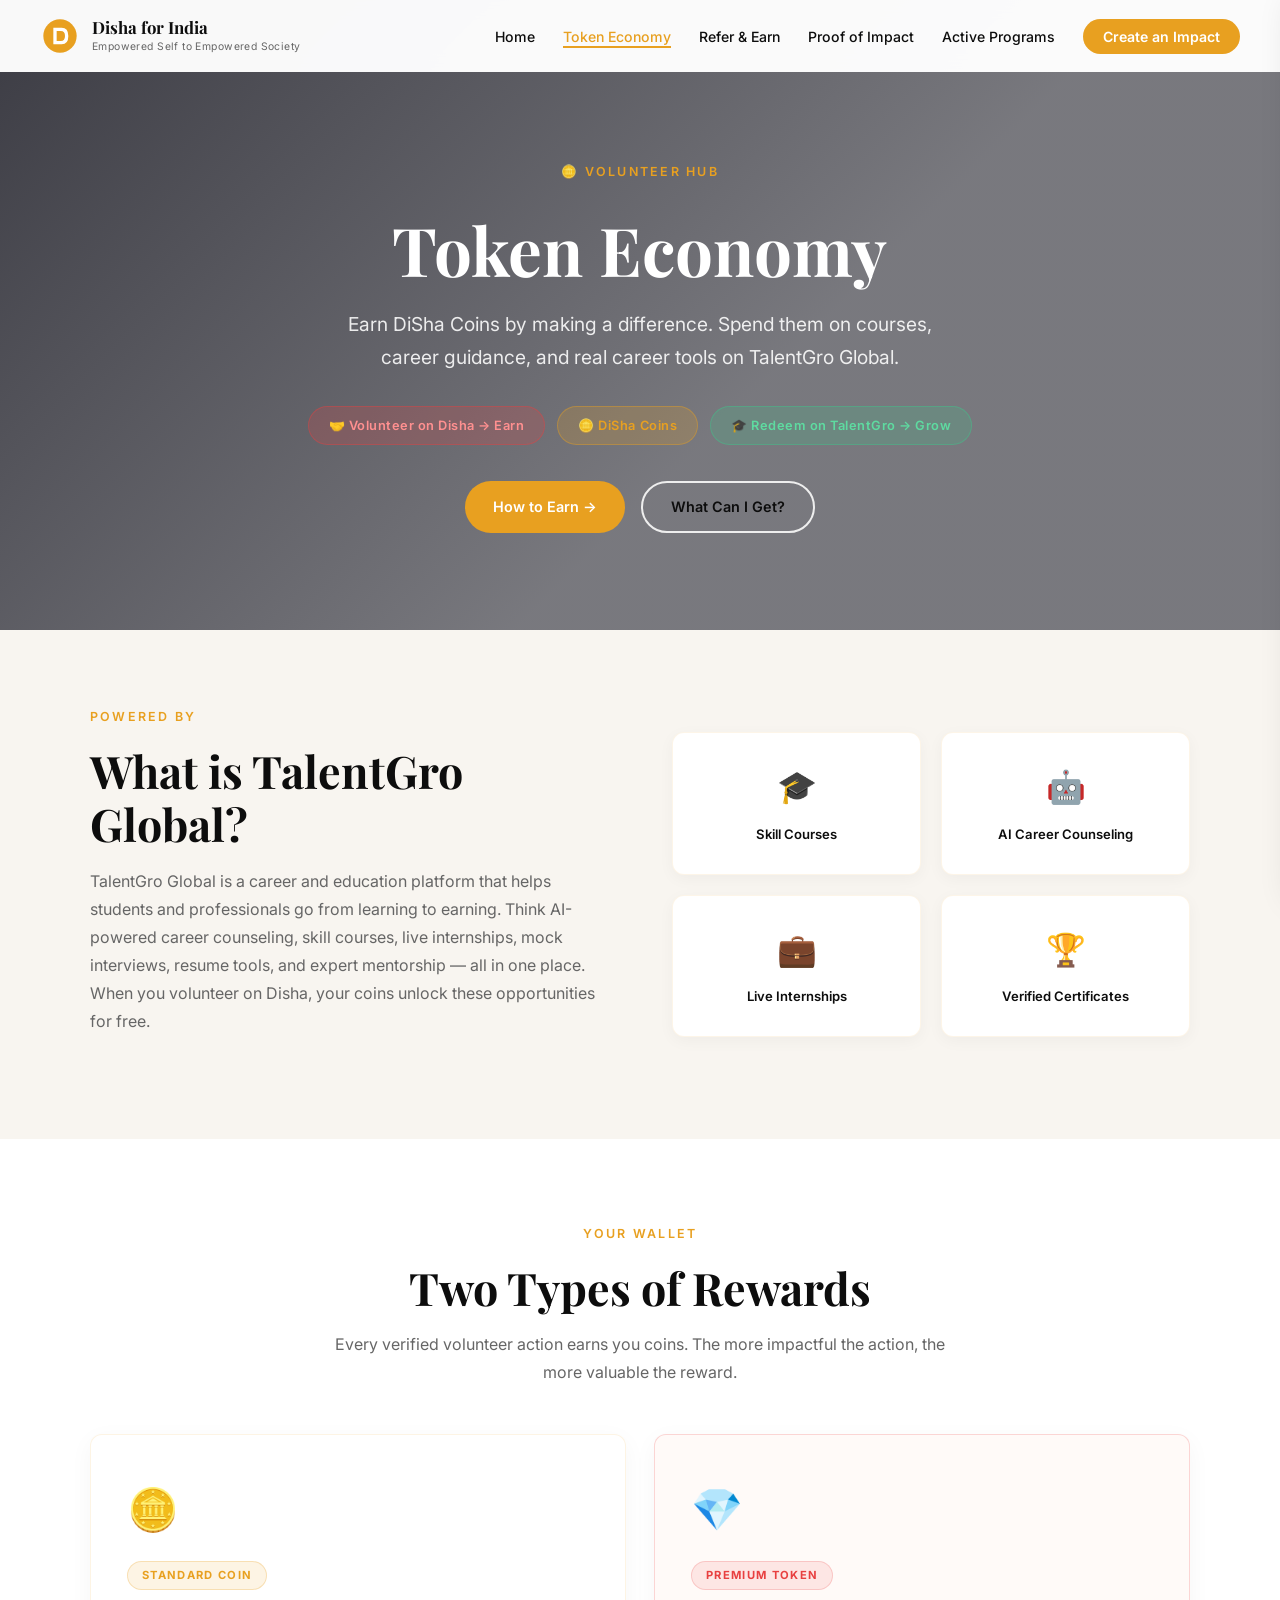
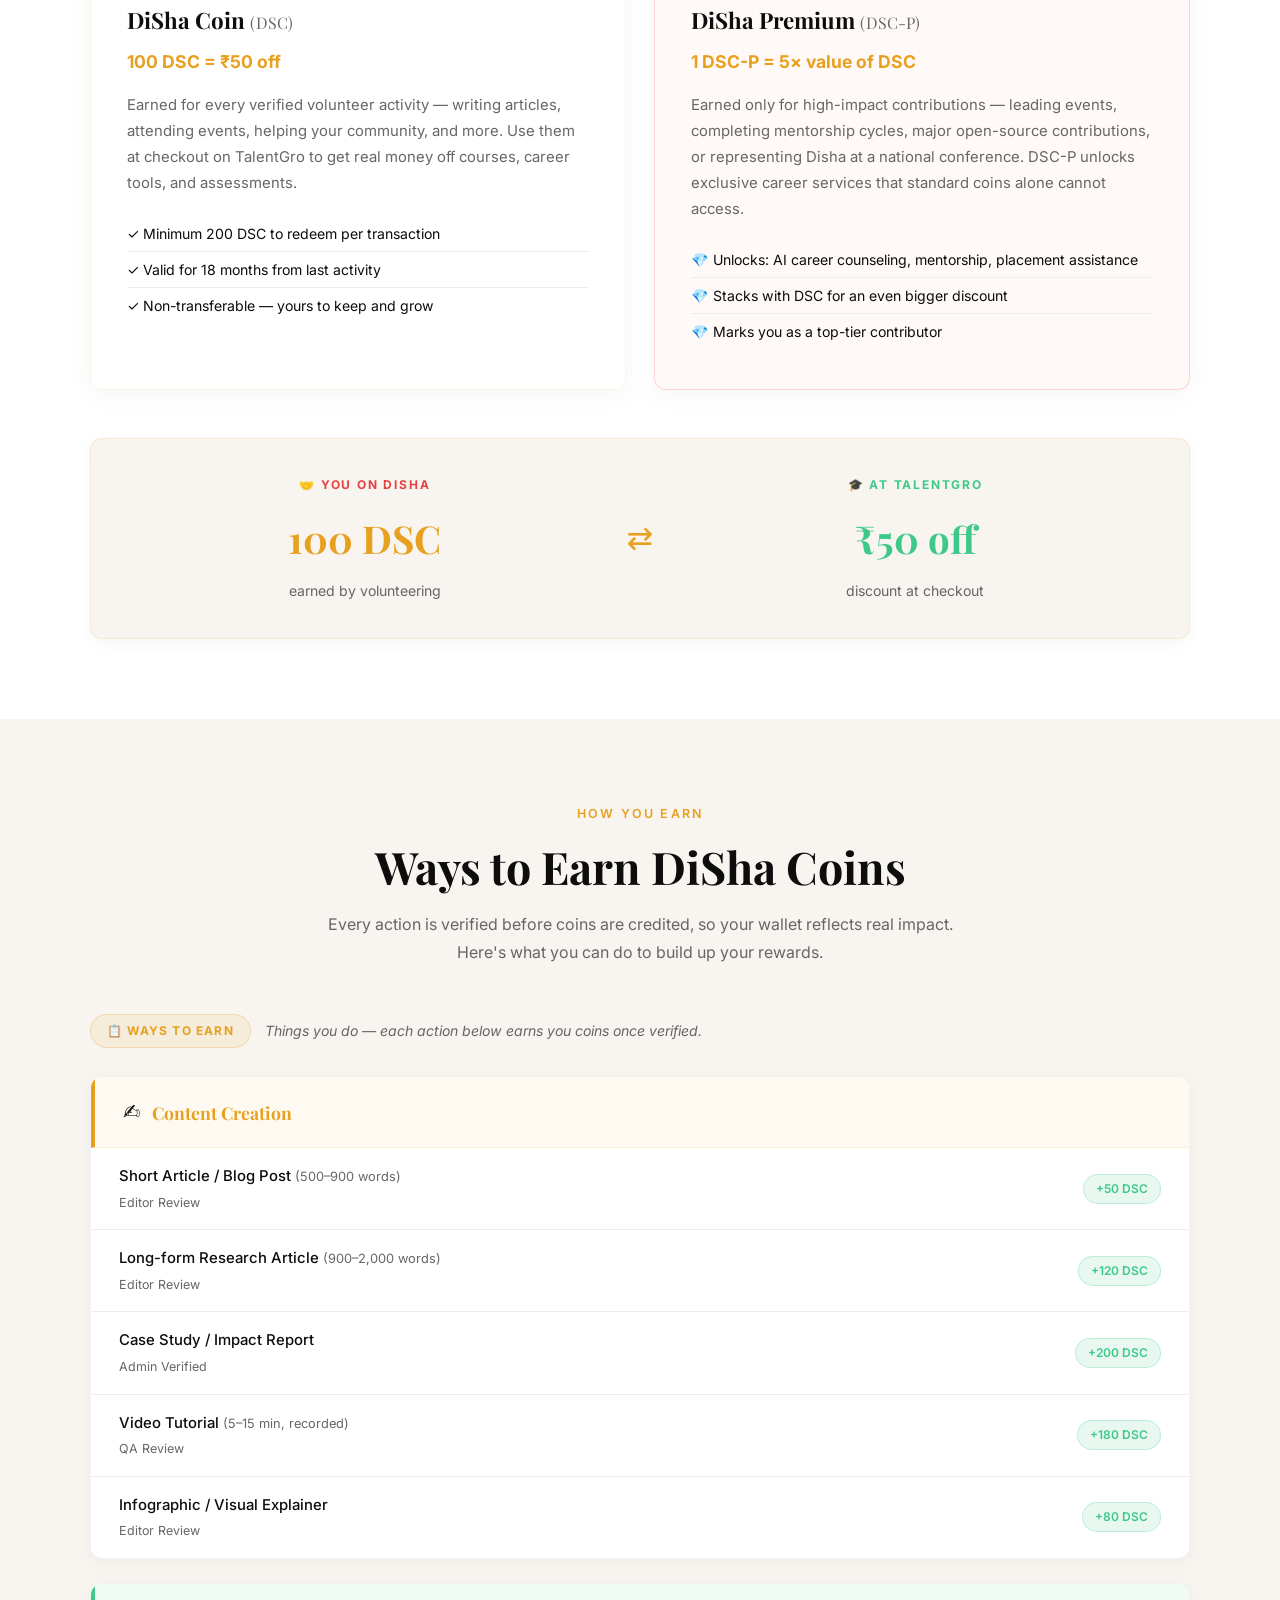
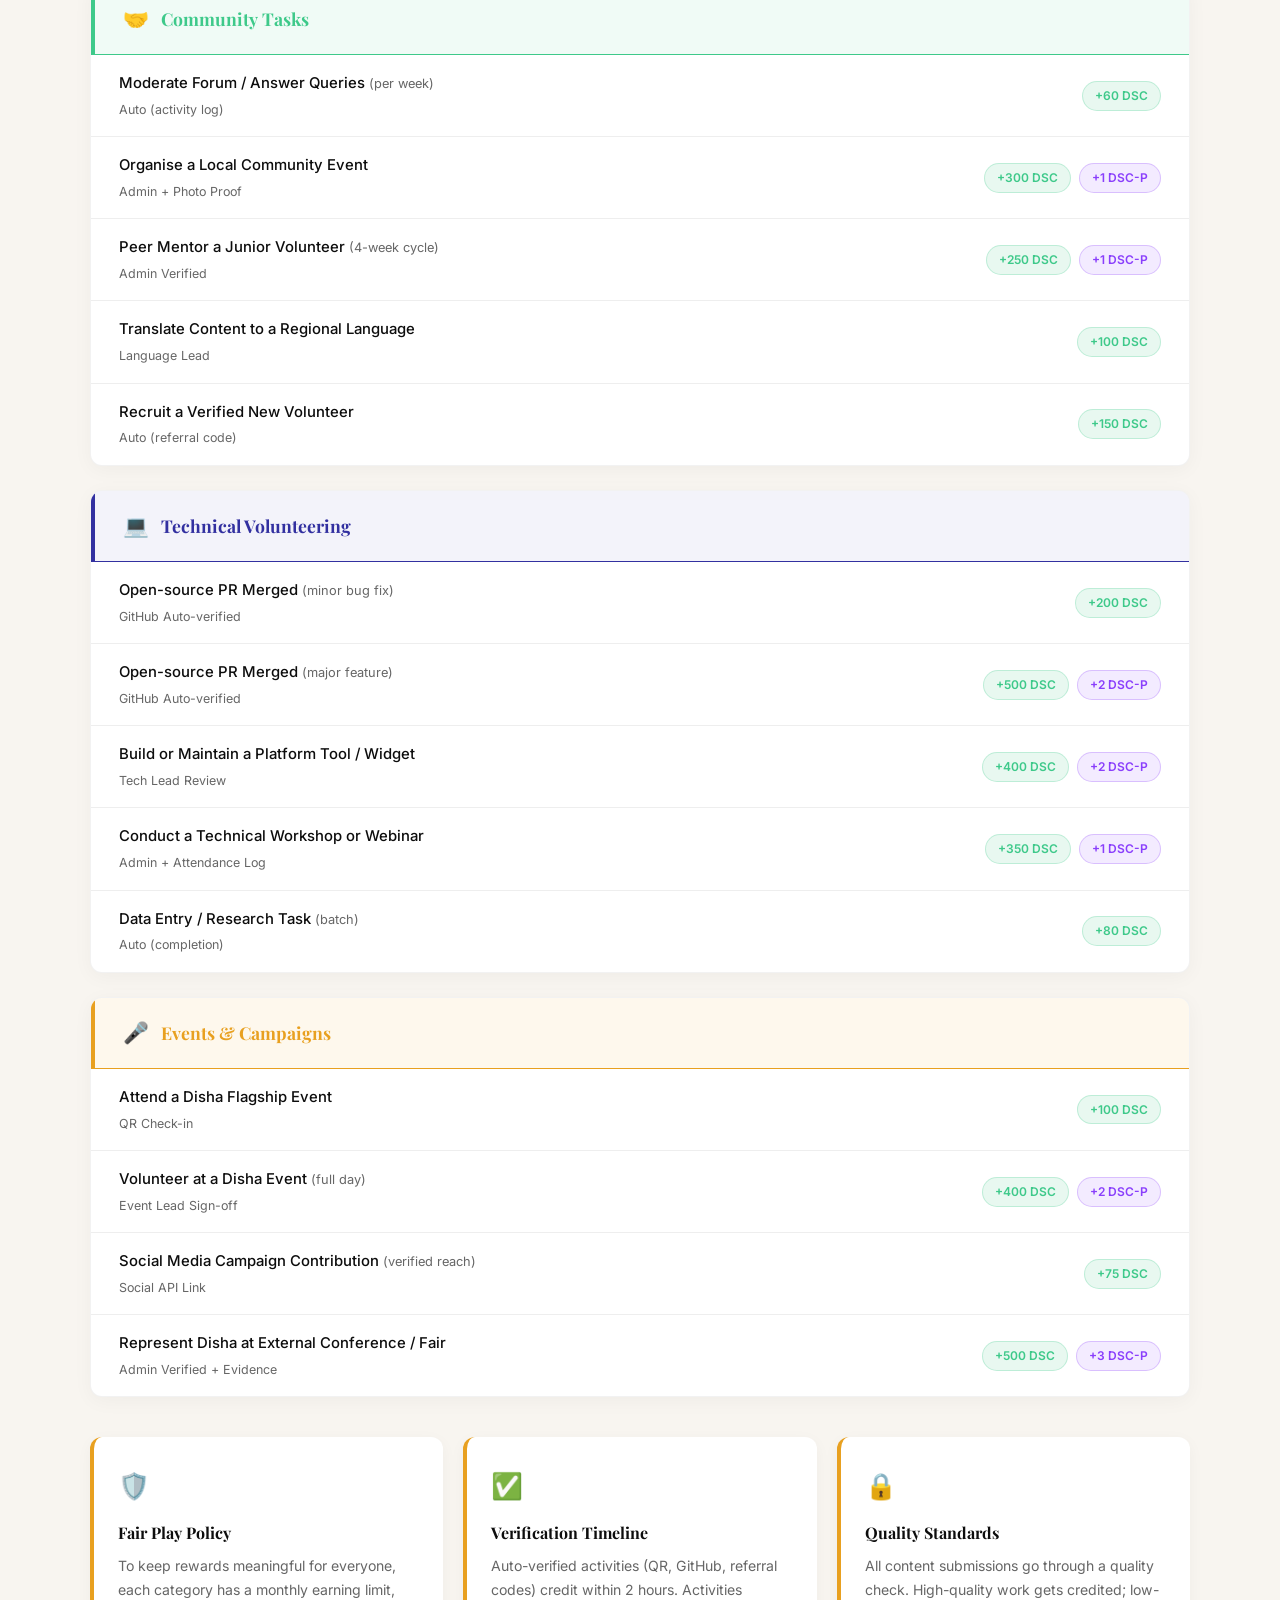
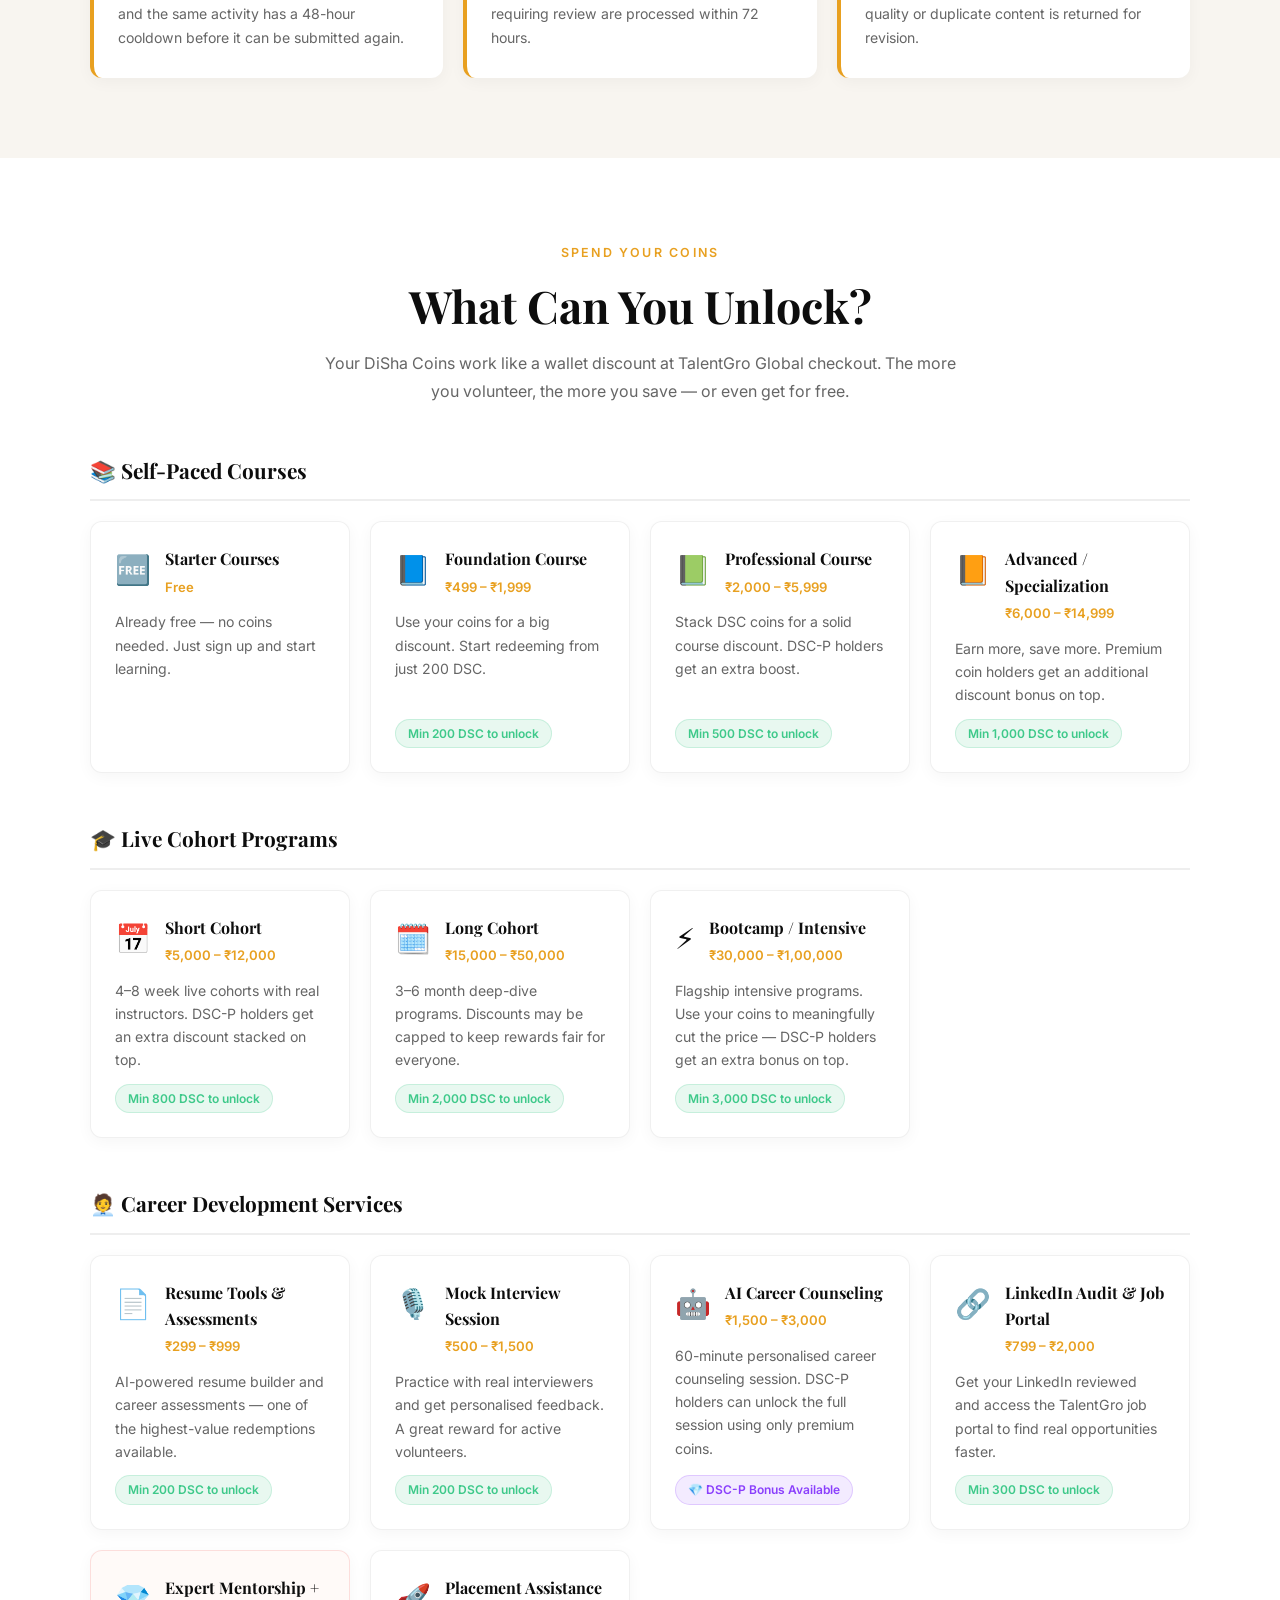
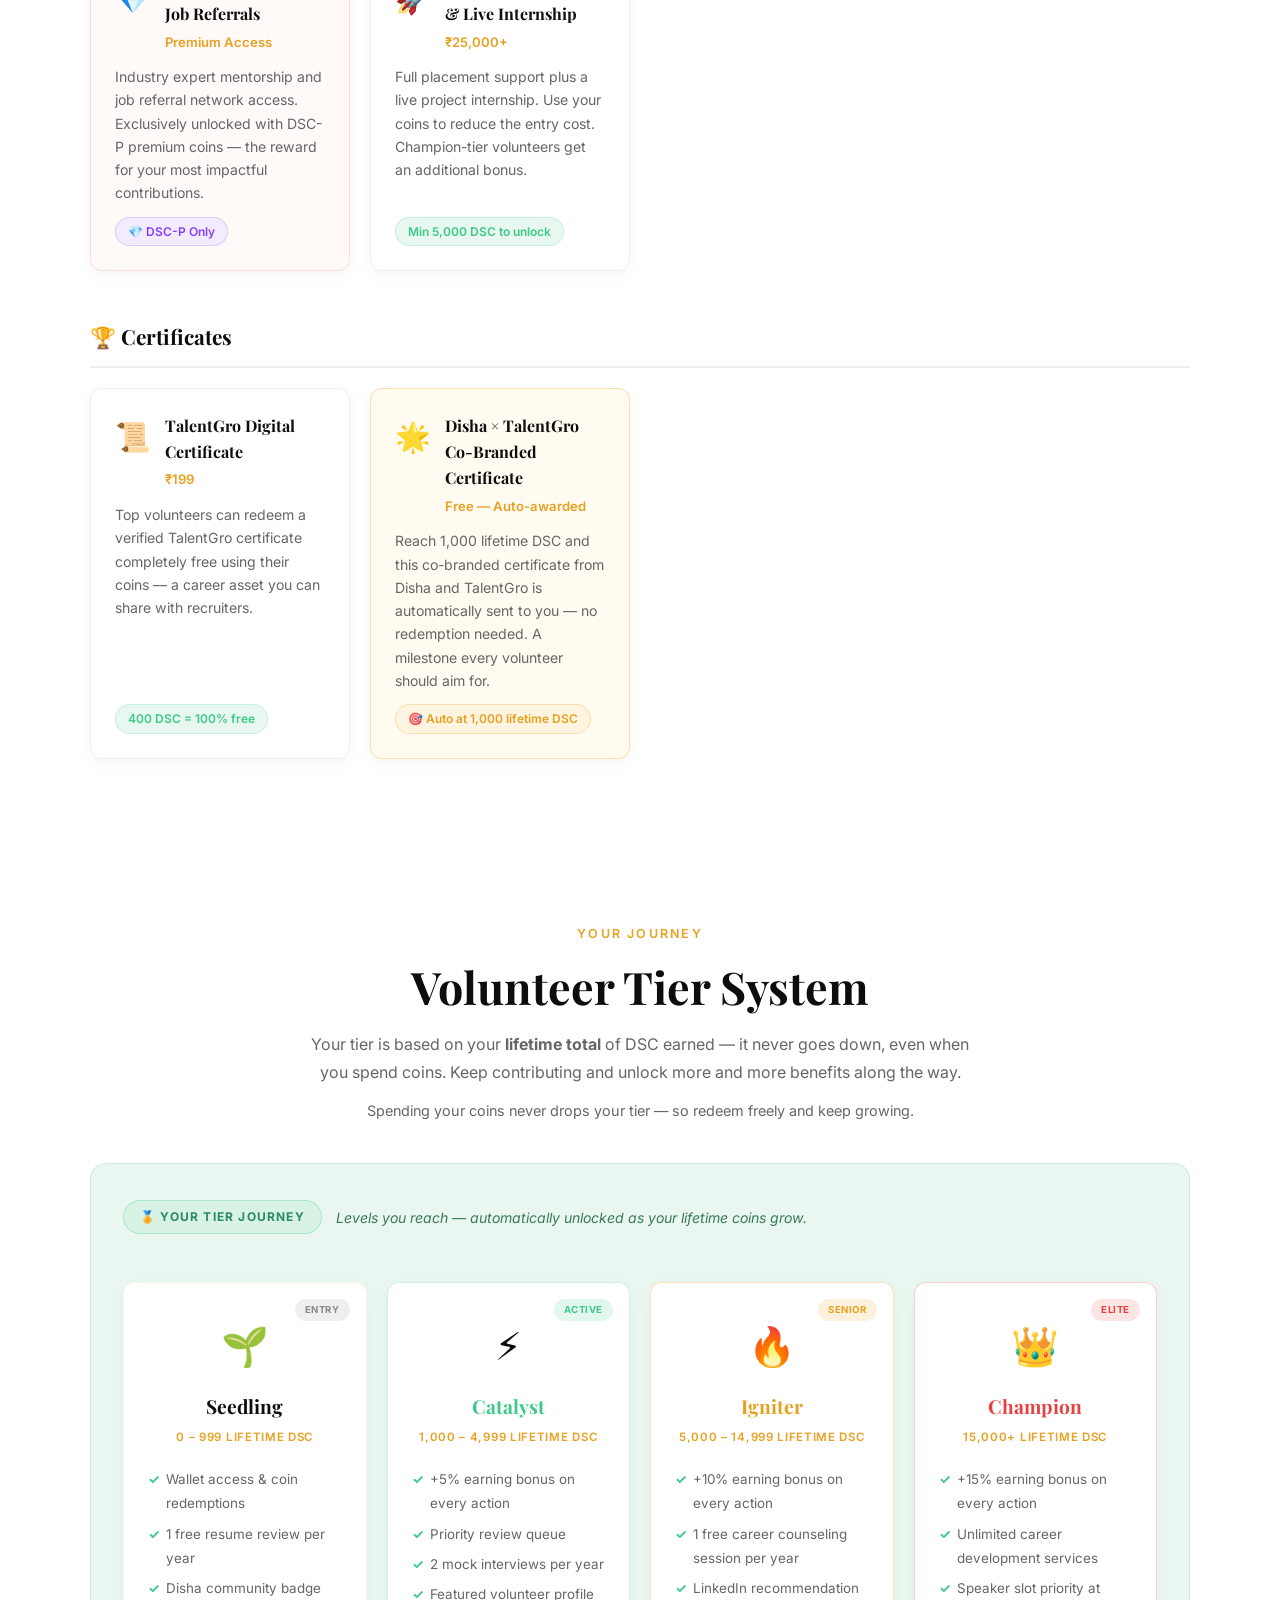
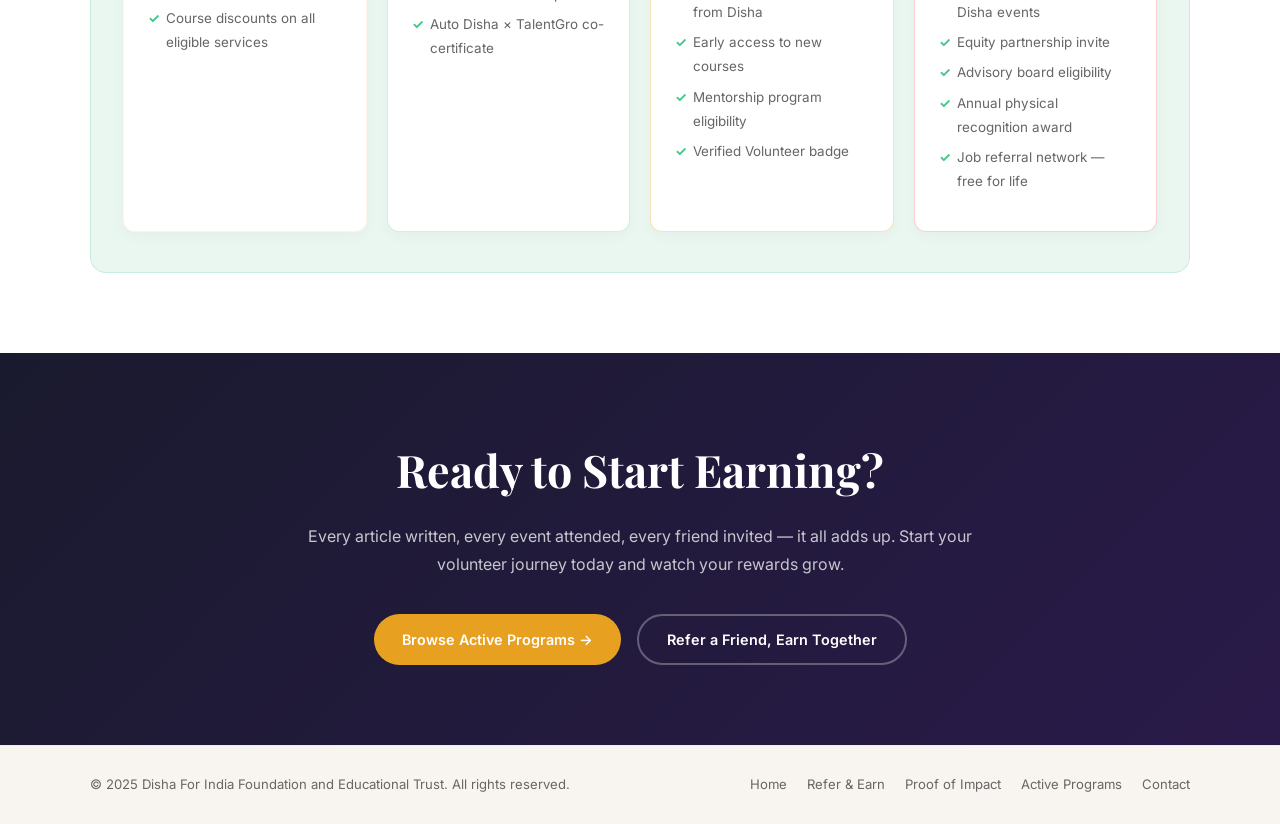
==== commit 0493de06: "Describe the update" ====
--- a/2.html
+++ b/2.html
@@ -1,541 +1,748 @@
 <!DOCTYPE html>
 <html lang="en">
 <head>
-<meta charset="UTF-8"/>
-<meta name="viewport" content="width=device-width,initial-scale=1.0"/>
-<title>Economy & Tokenomics Architecture — Disha × TalentGro</title>
-<link href="https://fonts.googleapis.com/css2?family=Space+Grotesk:wght@300;400;500;600;700&family=Space+Mono:wght@400;700&display=swap" rel="stylesheet"/>
-<link rel="stylesheet" href="2.css" />
+  <meta charset="UTF-8" />
+  <meta name="viewport" content="width=device-width, initial-scale=1.0" />
+  <meta name="description" content="Earn DiSha Coins by volunteering on Disha and redeem them for career development courses, mentorship, and internships on TalentGro Global." />
+  <title>Token Economy — Disha For India</title>
+  <link rel="preconnect" href="https://fonts.googleapis.com" />
+  <link href="https://fonts.googleapis.com/css2?family=Playfair+Display:ital,wght@0,400;0,600;0,700;1,400&family=Inter:wght@300;400;500;600&display=swap" rel="stylesheet" />
+  <link rel="stylesheet" href="2.css" />
 </head>
 <body>
 
-<div class="topbar">
-  <span class="topbar-brand">📐 Blueprint File 01 — Tokenomics</span>
-  <nav class="topbar-nav">
-    <a href="1.html">Home</a>
-    <a href="2.html" class="active">Token Economy</a>
-    <a href="3.html">Refer &amp; Earn</a>
-    <a href="4.html">Proof of Impact</a>
-    <a href="5.html">Active Programs</a>
-  </nav>
+<!-- ═══════════════════════════════════════════════
+     NAVBAR
+═══════════════════════════════════════════════ -->
+<nav class="navbar" id="navbar" role="navigation" aria-label="Main navigation">
+  <a href="index.html" class="nav-logo" aria-label="Disha For India Home">
+    <svg class="nav-logo-icon logo-svg" width="40" height="40" viewBox="0 0 48 48" xmlns="http://www.w3.org/2000/svg" aria-hidden="true">
+      <circle cx="24" cy="24" r="20"/>
+      <path d="M16 14 L16 34 L26 34 Q34 34 34 24 Q34 14 26 14 Z M20 18 L25 18 Q30 18 30 24 Q30 30 25 30 L20 30 Z"/>
+    </svg>
+    <div class="nav-logo-text">
+      <span class="nav-logo-name">Disha for India</span>
+      <span class="nav-logo-tagline">Empowered Self to Empowered Society</span>
+    </div>
+  </a>
+  <ul class="nav-links" role="list">
+    <li><a href="index.html">Home</a></li>
+    <li><a href="2.html" class="active">Token Economy</a></li>
+    <li><a href="3.html">Refer &amp; Earn</a></li>
+    <li><a href="4.html">Proof of Impact</a></li>
+    <li><a href="5.html">Active Programs</a></li>
+    <li><a href="index.html#contact" class="nav-cta">Create an Impact</a></li>
+  </ul>
+  <button class="hamburger" id="hamburgerBtn" aria-label="Open menu" aria-expanded="false">
+    <span></span><span></span><span></span>
+  </button>
+</nav>
+
+<!-- MOBILE MENU -->
+<div class="mobile-overlay" id="mobileOverlay" aria-hidden="true"></div>
+<div class="mobile-menu" id="mobileMenu" role="dialog" aria-modal="true" aria-label="Mobile navigation">
+  <div class="mobile-menu-header">
+    <a href="index.html" class="nav-logo">
+      <svg class="nav-logo-icon logo-svg" width="36" height="36" viewBox="0 0 48 48" xmlns="http://www.w3.org/2000/svg" aria-hidden="true">
+        <circle cx="24" cy="24" r="20"/>
+        <path d="M16 14 L16 34 L26 34 Q34 34 34 24 Q34 14 26 14 Z M20 18 L25 18 Q30 18 30 24 Q30 30 25 30 L20 30 Z"/>
+      </svg>
+      <span class="nav-logo-name">Disha for India</span>
+    </a>
+    <button class="mobile-close" id="mobileCloseBtn" aria-label="Close menu">&#215;</button>
+  </div>
+  <ul role="list">
+    <li class="mobile-nav-item"><a href="index.html" class="mobile-nav-link">Home</a></li>
+    <li class="mobile-nav-item"><a href="2.html" class="mobile-nav-link active">Token Economy</a></li>
+    <li class="mobile-nav-item"><a href="3.html" class="mobile-nav-link">Refer &amp; Earn</a></li>
+    <li class="mobile-nav-item"><a href="4.html" class="mobile-nav-link">Proof of Impact</a></li>
+    <li class="mobile-nav-item"><a href="5.html" class="mobile-nav-link">Active Programs</a></li>
+    <li class="mobile-nav-item"><a href="index.html#contact" class="mobile-nav-link">Contact Us</a></li>
+  </ul>
 </div>
 
-<div class="hero">
-  <div class="hero-badge"><span class="dot"></span>Blueprint Document 01 of 04</div>
-  <h1>Economy & <span>Tokenomics</span><br>Architecture</h1>
-  <p>The complete currency design, earning matrix, redemption rules, tier system, and economic guardrails for the Disha × TalentGro Global ecosystem.</p>
-  <div class="pill-row">
-    <span class="pill pill-disha">🤝 Disha — Earn</span>
-    <span class="pill pill-coin">🪙 DiSha Coins</span>
-    <span class="pill pill-talent">🎓 TalentGro — Redeem</span>
-  </div>
-</div>
-
-<!-- ═══ SECTION 1: CURRENCY ═══ -->
-<div class="section">
-  <div class="section-label">Section 1.1</div>
-  <h2 class="section-title">Core Currency Definition</h2>
-  <p class="section-sub">A single, unified token bridges both platforms — earned through impact on Disha, spent on growth at TalentGro Global.</p>
-
-  <div class="intro-description-box" style="margin: 24px 0; padding: 24px; background: rgba(50,48,160,0.1); border-left: 3px solid var(--talent); border-radius: var(--r);">
-    <h3 style="font-family:var(--mono); font-size:1rem; margin-bottom:8px; color:var(--gold);">About TalentGro Global</h3>
-    <p style="font-size:0.88rem; line-height:1.6; color:var(--text);">
-      TalentGro Global is an education and career development platform that helps students and professionals build skills, gain practical experience, and improve their career opportunities. The company provides AI-based career counseling, career assessments, skill development courses, internships with live projects, mentorship from industry experts, placement assistance, resume-building tools, and job portal access. It also works with colleges, universities, and organizations by offering faculty development programs, AI upskilling, placement training, and career mapping solutions. Its main goal is to bridge the gap between learning and employment by helping individuals become job-ready through real-world training and career guidance.
-    </p>
-  </div>
-
-  <div class="currency-showcase">
-    <div class="coin-card">
-      <div class="coin-symbol">🪙</div>
-      <div class="coin-name">DSC</div>
-      <div class="coin-full">DiSha Coin — The Ecosystem Token</div>
-      <div class="coin-stat"><span class="val">1</span><span class="unit">DSC</span></div>
-      <div class="coin-desc" style="margin-top:8px">The primary cross-platform currency. Earned on Disha for every verified volunteer action. Redeemable on TalentGro Global for skill development courses, AI-based career counseling, career assessments, resume-building tools, internships, and job portal access. Non-transferable. Expires after 18 months of account inactivity.</div>
-    </div>
-    <div class="coin-card">
-      <div class="coin-symbol">💎</div>
-      <div class="coin-name">DSC-P</div>
-      <div class="coin-full">DiSha Premium — Prestige Token</div>
-      <div class="coin-stat"><span class="val">1</span><span class="unit">DSC-P = 5 DSC</span></div>
-      <div class="coin-desc" style="margin-top:8px">Awarded only for high-impact actions: flagship events, verified open-source contributions, or mentorship completion. Unlocks exclusive TalentGro benefits (mentorship from industry experts, placement assistance, faculty development programs, and live projects) that DSC alone cannot access.</div>
-    </div>
-  </div>
-
-  <div class="conversion-box">
-    <div class="conv-side">
-      <div class="platform" style="color:#FF7070">🤝 DISHA</div>
-      <div class="amount" style="color:var(--gold)">100 DSC</div>
-      <div class="label">earned through contribution</div>
-    </div>
-    <div class="conv-arrow">⇄</div>
-    <div class="conv-side">
-      <div class="platform" style="color:#8080FF">🎓 TALENTGRO</div>
-      <div class="amount" style="color:var(--green)">₹50</div>
-      <div class="label">discount value at redemption</div>
-    </div>
-  </div>
-
-  <div class="formula">
-    Base Rate: 100 DSC = ₹50<br>
-    DSC-P Rate: 1 DSC-P = 5× base value = ₹2.50 per DSC-P<br>
-    Max Wallet Discount: 30% of any single course price<br>
-    Min Redemption: 200 DSC per transaction<br>
-    Validity: 18 months from last platform activity
-  </div>
-</div>
-
-<hr class="divider"/>
-
-<!-- ═══ SECTION 2: EARNING MATRIX ═══ -->
-<div class="section">
-  <div class="section-label">Section 1.2</div>
-  <h2 class="section-title">Earning Matrix — Disha Platform</h2>
-  <p class="section-sub">Every action is verified before coins are credited. Verification tier prevents gaming the system. All values are per single verified instance.</p>
-
-  <div class="tbl-wrap">
-    <table>
-      <thead>
-        <tr>
-          <th>Category</th>
-          <th>Activity</th>
-          <th>DSC Earned</th>
-          <th>DSC-P</th>
-          <th>Verification</th>
-          <th>Max/Month</th>
-          <th>Difficulty</th>
-        </tr>
-      </thead>
-      <tbody>
-        <!-- CONTENT -->
-        <tr><td colspan="7" style="background:rgba(245,166,35,.05);font-weight:700;font-size:.75rem;letter-spacing:.1em;color:var(--gold);padding:10px 16px">✍️ CONTENT CREATION</td></tr>
-        <tr>
-          <td rowspan="5">Content</td>
-          <td>Short article / blog post (500–900 words)</td>
-          <td><span class="badge badge-green">+50 DSC</span></td>
-          <td>—</td>
-          <td><span class="badge badge-amber">Editor Review</span></td>
-          <td>4×</td>
-          <td>Low</td>
-        </tr>
-        <tr>
-          <td>Long-form research article (900–2000 words)</td>
-          <td><span class="badge badge-green">+120 DSC</span></td>
-          <td>—</td>
-          <td><span class="badge badge-amber">Editor Review</span></td>
-          <td>2×</td>
-          <td>Medium</td>
-        </tr>
-        <tr>
-          <td>Case study / impact report</td>
-          <td><span class="badge badge-green">+200 DSC</span></td>
-          <td>—</td>
-          <td><span class="badge badge-amber">Admin Verified</span></td>
-          <td>1×</td>
-          <td>High</td>
-        </tr>
-        <tr>
-          <td>Video tutorial (recorded, 5–15 min)</td>
-          <td><span class="badge badge-green">+180 DSC</span></td>
-          <td>—</td>
-          <td><span class="badge badge-amber">QA Review</span></td>
-          <td>2×</td>
-          <td>High</td>
-        </tr>
-        <tr>
-          <td>Infographic / visual explainer</td>
-          <td><span class="badge badge-green">+80 DSC</span></td>
-          <td>—</td>
-          <td><span class="badge badge-amber">Editor Review</span></td>
-          <td>4×</td>
-          <td>Medium</td>
-        </tr>
-        <!-- COMMUNITY -->
-        <tr><td colspan="7" style="background:rgba(34,201,122,.05);font-weight:700;font-size:.75rem;letter-spacing:.1em;color:var(--green);padding:10px 16px">🤝 COMMUNITY TASKS</td></tr>
-        <tr>
-          <td rowspan="5">Community</td>
-          <td>Moderate forum / answer queries (per week)</td>
-          <td><span class="badge badge-green">+60 DSC</span></td>
-          <td>—</td>
-          <td><span class="badge badge-blue">Auto (activity log)</span></td>
-          <td>4×</td>
-          <td>Low</td>
-        </tr>
-        <tr>
-          <td>Organize a local community event</td>
-          <td><span class="badge badge-green">+300 DSC</span></td>
-          <td><span class="badge badge-purple">+1 DSC-P</span></td>
-          <td><span class="badge badge-amber">Admin + Photo Proof</span></td>
-          <td>2×</td>
-          <td>High</td>
-        </tr>
-        <tr>
-          <td>Peer mentor a junior volunteer (4-week cycle)</td>
-          <td><span class="badge badge-green">+250 DSC</span></td>
-          <td><span class="badge badge-purple">+1 DSC-P</span></td>
-          <td><span class="badge badge-amber">Admin Verified</span></td>
-          <td>2×</td>
-          <td>High</td>
-        </tr>
-        <tr>
-          <td>Translate content to regional language</td>
-          <td><span class="badge badge-green">+100 DSC</span></td>
-          <td>—</td>
-          <td><span class="badge badge-amber">Language Lead</span></td>
-          <td>6×</td>
-          <td>Medium</td>
-        </tr>
-        <tr>
-          <td>Recruit a verified new volunteer</td>
-          <td><span class="badge badge-green">+150 DSC</span></td>
-          <td>—</td>
-          <td><span class="badge badge-blue">Auto (referral code)</span></td>
-          <td>5×</td>
-          <td>Medium</td>
-        </tr>
-        <!-- TECH -->
-        <tr><td colspan="7" style="background:rgba(77,158,255,.05);font-weight:700;font-size:.75rem;letter-spacing:.1em;color:var(--blue);padding:10px 16px">💻 TECHNICAL VOLUNTEERING</td></tr>
-        <tr>
-          <td rowspan="5">Technical</td>
-          <td>Open-source PR merged (minor bug fix)</td>
-          <td><span class="badge badge-green">+200 DSC</span></td>
-          <td>—</td>
-          <td><span class="badge badge-blue">GitHub API auto</span></td>
-          <td>8×</td>
-          <td>Medium</td>
-        </tr>
-        <tr>
-          <td>Open-source PR merged (feature / major)</td>
-          <td><span class="badge badge-green">+500 DSC</span></td>
-          <td><span class="badge badge-purple">+2 DSC-P</span></td>
-          <td><span class="badge badge-blue">GitHub API auto</span></td>
-          <td>3×</td>
-          <td>Very High</td>
-        </tr>
-        <tr>
-          <td>Build/maintain a platform tool or widget</td>
-          <td><span class="badge badge-green">+400 DSC</span></td>
-          <td><span class="badge badge-purple">+2 DSC-P</span></td>
-          <td><span class="badge badge-amber">Tech Lead Review</span></td>
-          <td>2×</td>
-          <td>Very High</td>
-        </tr>
-        <tr>
-          <td>Conduct a technical workshop/webinar</td>
-          <td><span class="badge badge-green">+350 DSC</span></td>
-          <td><span class="badge badge-purple">+1 DSC-P</span></td>
-          <td><span class="badge badge-amber">Admin + Attendance log</span></td>
-          <td>2×</td>
-          <td>High</td>
-        </tr>
-        <tr>
-          <td>Data entry / research task (batch)</td>
-          <td><span class="badge badge-green">+80 DSC</span></td>
-          <td>—</td>
-          <td><span class="badge badge-blue">Auto (completion)</span></td>
-          <td>8×</td>
-          <td>Low</td>
-        </tr>
-        <!-- EVENTS -->
-        <tr><td colspan="7" style="background:rgba(160,100,255,.05);font-weight:700;font-size:.75rem;letter-spacing:.1em;color:#C080FF;padding:10px 16px">🎤 EVENTS & CAMPAIGNS</td></tr>
-        <tr>
-          <td rowspan="4">Events</td>
-          <td>Attend a Disha flagship event</td>
-          <td><span class="badge badge-green">+100 DSC</span></td>
-          <td>—</td>
-          <td><span class="badge badge-blue">QR Check-in</span></td>
-          <td>6×</td>
-          <td>Low</td>
-        </tr>
-        <tr>
-          <td>Volunteer at a Disha flagship event (full day)</td>
-          <td><span class="badge badge-green">+400 DSC</span></td>
-          <td><span class="badge badge-purple">+2 DSC-P</span></td>
-          <td><span class="badge badge-amber">Event Lead Sign-off</span></td>
-          <td>4×</td>
-          <td>High</td>
-        </tr>
-        <tr>
-          <td>Social media campaign contribution (verified reach)</td>
-          <td><span class="badge badge-green">+75 DSC</span></td>
-          <td>—</td>
-          <td><span class="badge badge-blue">Social API link</span></td>
-          <td>4×</td>
-          <td>Low</td>
-        </tr>
-        <tr>
-          <td>Represent Disha at external conference/fair</td>
-          <td><span class="badge badge-green">+500 DSC</span></td>
-          <td><span class="badge badge-purple">+3 DSC-P</span></td>
-          <td><span class="badge badge-amber">Admin Verified + Evidence</span></td>
-          <td>2×</td>
-          <td>Very High</td>
-        </tr>
-      </tbody>
-    </table>
-  </div>
-
-  <div class="guardrail-grid">
-    <div class="guardrail-item">
-      <h4>🛡️ Anti-Gaming Cap</h4>
-      <p>Hard ceiling of 2,000 DSC earned per calendar month from any single category. Users cannot earn more than 5,000 DSC total per month regardless of activity count.</p>
-    </div>
-    <div class="guardrail-item">
-      <h4>⏱️ Cooldown Rules</h4>
-      <p>Same activity type has a 48-hour cooldown window. Bulk submissions of the same task within 24 hours triggers manual review before any coins are credited.</p>
-    </div>
-    <div class="guardrail-item">
-      <h4>✅ Verification Queue</h4>
-      <p>Auto-verified activities (GitHub, QR, referral) credit within 2 hours. Editor/Admin-reviewed activities have a 72-hour SLA. Disputed submissions go to a 2-reviewer panel.</p>
-    </div>
-    <div class="guardrail-item">
-      <h4>🔒 Quality Gate</h4>
-      <p>Content with plagiarism score &gt;20% (Copyscape/Turnitin API) is auto-rejected. Community reports of low-quality work trigger a 7-day earning suspension pending review.</p>
-    </div>
-  </div>
-</div>
-
-<hr class="divider"/>
-
-<!-- ═══ SECTION 3: REDEMPTION MATRIX ═══ -->
-<div class="section">
-  <div class="section-label">Section 1.3</div>
-  <h2 class="section-title">Redemption Matrix — TalentGro Global</h2>
-  <p class="section-sub">Users redeem DSC at checkout. Hard caps protect profitability. Premium DSC-P unlocks services that cannot be accessed with base DSC alone.</p>
-
-  <div class="tbl-wrap">
-    <table>
-      <thead>
-        <tr>
-          <th>Service / Course Type</th>
-          <th>Price Range (₹)</th>
-          <th>Max Wallet %</th>
-          <th>DSC Cap</th>
-          <th>DSC-P Bonus</th>
-          <th>Min DSC to Unlock</th>
-          <th>Notes</th>
-        </tr>
-      </thead>
-      <tbody>
-        <tr><td colspan="7" style="background:rgba(245,166,35,.05);font-weight:700;font-size:.75rem;letter-spacing:.1em;color:var(--gold);padding:10px 16px">📚 SELF-PACED COURSES</td></tr>
-        <tr>
-          <td>Starter / Free-tier course</td>
-          <td>₹0</td>
-          <td>N/A</td>
-          <td>—</td>
-          <td>—</td>
-          <td>—</td>
-          <td>Already free; no redemption needed</td>
-        </tr>
-        <tr>
-          <td>Foundation course (recorded)</td>
-          <td>₹499–₹1,999</td>
-          <td><span class="badge badge-green">30%</span></td>
-          <td>600 DSC</td>
-          <td>—</td>
-          <td>200 DSC</td>
-          <td>Good entry-level incentive</td>
-        </tr>
-        <tr>
-          <td>Professional course (recorded)</td>
-          <td>₹2,000–₹5,999</td>
-          <td><span class="badge badge-amber">25%</span></td>
-          <td>1,500 DSC</td>
-          <td>+5% if DSC-P holder</td>
-          <td>500 DSC</td>
-          <td>Sweet spot for most users</td>
-        </tr>
-        <tr>
-          <td>Advanced / Specialization course</td>
-          <td>₹6,000–₹14,999</td>
-          <td><span class="badge badge-amber">20%</span></td>
-          <td>3,000 DSC</td>
-          <td>+5% if DSC-P holder</td>
-          <td>1,000 DSC</td>
-          <td>Protects high-value margins</td>
-        </tr>
-        <tr><td colspan="7" style="background:rgba(34,201,122,.05);font-weight:700;font-size:.75rem;letter-spacing:.1em;color:var(--green);padding:10px 16px">🎓 LIVE COHORT PROGRAMS</td></tr>
-        <tr>
-          <td>Live cohort — short (4–8 weeks)</td>
-          <td>₹5,000–₹12,000</td>
-          <td><span class="badge badge-amber">20%</span></td>
-          <td>2,400 DSC</td>
-          <td>+5% if DSC-P holder</td>
-          <td>800 DSC</td>
-          <td>Live instruction has higher cost base</td>
-        </tr>
-        <tr>
-          <td>Live cohort — long (3–6 months)</td>
-          <td>₹15,000–₹50,000</td>
-          <td><span class="badge badge-red">15%</span></td>
-          <td>7,500 DSC</td>
-          <td>+3% if DSC-P holder</td>
-          <td>2,000 DSC</td>
-          <td>Cap lower; margin must be protected</td>
-        </tr>
-        <tr>
-          <td>Bootcamp / Intensive program</td>
-          <td>₹30,000–₹1,00,000</td>
-          <td><span class="badge badge-red">10%</span></td>
-          <td>10,000 DSC</td>
-          <td>+2% if DSC-P holder</td>
-          <td>3,000 DSC</td>
-          <td>For flagship programs; strict cap</td>
-        </tr>
-        <tr><td colspan="7" style="background:rgba(77,158,255,.05);font-weight:700;font-size:.75rem;letter-spacing:.1em;color:var(--blue);padding:10px 16px">🧑‍💼 CAREER DEVELOPMENT SERVICES</td></tr>
-        <tr>
-          <td>Resume-building tools & assessments (AI-based)</td>
-          <td>₹299–₹999</td>
-          <td><span class="badge badge-green">50%</span></td>
-          <td>500 DSC</td>
-          <td>—</td>
-          <td>200 DSC</td>
-          <td>High incentive; low cost</td>
-        </tr>
-        <tr>
-          <td>Mock interview session (1 session)</td>
-          <td>₹500–₹1,500</td>
-          <td><span class="badge badge-green">40%</span></td>
-          <td>600 DSC</td>
-          <td>—</td>
-          <td>200 DSC</td>
-          <td>Strong engagement driver</td>
-        </tr>
-        <tr>
-          <td>AI-based career counseling & mapping (60 min)</td>
-          <td>₹1,500–₹3,000</td>
-          <td><span class="badge badge-amber">30%</span></td>
-          <td>900 DSC</td>
-          <td>DSC-P: full session unlock</td>
-          <td>5 DSC-P</td>
-          <td>DSC-P can unlock this service fully</td>
-        </tr>
-        <tr>
-          <td>LinkedIn profile audit & job portal access</td>
-          <td>₹799–₹2,000</td>
-          <td><span class="badge badge-green">40%</span></td>
-          <td>800 DSC</td>
-          <td>—</td>
-          <td>300 DSC</td>
-          <td>Career service with good margins</td>
-        </tr>
-        <tr>
-          <td>Job portal access & mentorship from industry experts</td>
-          <td>₹999</td>
-          <td><span class="badge badge-purple">DSC-P Only</span></td>
-          <td>—</td>
-          <td>10 DSC-P unlocks</td>
-          <td>10 DSC-P</td>
-          <td>Premium-only; creates prestige tier</td>
-        </tr>
-        <tr>
-          <td>Placement assistance & live project internship program</td>
-          <td>₹25,000+</td>
-          <td><span class="badge badge-red">5%</span></td>
-          <td>1,250 DSC</td>
-          <td>+5% if Elite tier</td>
-          <td>5,000 DSC</td>
-          <td>Minimal; avoid P&amp;L risk</td>
-        </tr>
-        <tr><td colspan="7" style="background:rgba(160,100,255,.05);font-weight:700;font-size:.75rem;letter-spacing:.1em;color:#C080FF;padding:10px 16px">🏆 CERTIFICATIONS</td></tr>
-        <tr>
-          <td>TalentGro digital certificate (any course)</td>
-          <td>₹199</td>
-          <td><span class="badge badge-green">100%</span></td>
-          <td>400 DSC</td>
-          <td>—</td>
-          <td>400 DSC</td>
-          <td>Can be fully free for top volunteers</td>
-        </tr>
-        <tr>
-          <td>Disha × TalentGro co-branded certificate</td>
-          <td>Free</td>
-          <td>N/A</td>
-          <td>—</td>
-          <td>Auto on 1,000+ DSC lifetime</td>
-          <td>1,000 DSC (lifetime)</td>
-          <td>Major retention and branding driver</td>
-        </tr>
-      </tbody>
-    </table>
-  </div>
-
-  <div class="formula">
-    Discount Amount = min( course_price × max_wallet_pct , dsc_spent × 0.005 )<br>
-    Example: ₹3,000 course, 25% cap → max discount = ₹750 → requires 750÷0.005 = 1,500 DSC<br>
-    DSC-P Bonus stacks additively: 25% base + 5% DSC-P bonus = 30% total cap<br>
-    Minimum order value after discount: ₹99 (prevents zero-rupee orders)
-  </div>
-</div>
-
-<hr class="divider"/>
-
-<!-- ═══ SECTION 4: TIER SYSTEM ═══ -->
-<div class="section">
-  <div class="section-label">Section 1.4</div>
-  <h2 class="section-title">Volunteer Tier System</h2>
-  <p class="section-sub">Lifetime accumulated DSC (not spendable balance) determines tier. Spending coins never causes tier demotion — this prevents users from hoarding instead of engaging.</p>
-
-  <div class="tier-grid">
-    <div class="tier-card">
-      <div class="tier-badge" style="background:rgba(255,255,255,.1);color:var(--muted)">ENTRY</div>
-      <div class="tier-icon">🌱</div>
-      <div class="tier-name" style="color:#888">SEEDLING</div>
-      <div class="tier-range">0 – 999 DSC lifetime</div>
-      <ul class="tier-perks">
-        <li>Basic wallet access</li>
-        <li>1 free resume review/yr</li>
-        <li>Disha community badge</li>
-        <li>Course discounts up to cap</li>
-      </ul>
-    </div>
-    <div class="tier-card">
-      <div class="tier-badge" style="background:rgba(34,201,122,.2);color:var(--green)">ACTIVE</div>
-      <div class="tier-icon">⚡</div>
-      <div class="tier-name" style="color:var(--green)">CATALYST</div>
-      <div class="tier-range">1,000 – 4,999 DSC</div>
-      <ul class="tier-perks">
-        <li>+5% earning bonus</li>
-        <li>Priority verification queue</li>
-        <li>2 mock interviews/yr</li>
-        <li>Featured volunteer profile</li>
-        <li>Disha × TalentGro co-cert</li>
-      </ul>
-    </div>
-    <div class="tier-card" style="border-color:rgba(245,166,35,.4)">
-      <div class="tier-badge" style="background:rgba(245,166,35,.2);color:var(--gold)">SENIOR</div>
-      <div class="tier-icon">🔥</div>
-      <div class="tier-name" style="color:var(--gold)">IGNITER</div>
-      <div class="tier-range">5,000 – 14,999 DSC</div>
-      <ul class="tier-perks">
-        <li>+10% earning bonus</li>
-        <li>1 free career session/yr</li>
-        <li>LinkedIn recommendation</li>
-        <li>Early course access</li>
-        <li>Mentorship eligibility</li>
-        <li>Verified Volunteer badge</li>
-      </ul>
-    </div>
-    <div class="tier-card" style="border-color:rgba(160,100,255,.5)">
-      <div class="tier-badge" style="background:rgba(160,100,255,.2);color:#C080FF">ELITE</div>
-      <div class="tier-icon">👑</div>
-      <div class="tier-name" style="color:#C080FF">CHAMPION</div>
-      <div class="tier-range">15,000+ DSC lifetime</div>
-      <ul class="tier-perks">
-        <li>+15% earning bonus</li>
-        <li>Unlimited career services</li>
-        <li>Speaker slot priority</li>
-        <li>Equity partnership invite</li>
-        <li>Advisory board eligibility</li>
-        <li>Annual physical award</li>
-        <li>Job referral network free</li>
-      </ul>
-    </div>
-  </div>
-
-  <div class="footnote">
-    <strong>Business Sustainability Note:</strong> At the base rate of ₹50 per 100 DSC, and a 5,000 DSC monthly earning cap, the maximum monthly liability per user is ₹2,500 in discounts. Since each volunteer also drives ₹X in platform value (content, events, community growth), the ROI is strongly positive. The 30% maximum discount cap ensures TalentGro retains at minimum 70% revenue on every transaction. DSC-P prestige tokens keep high-value services gated, creating aspirational tiers that drive long-term retention without eroding the P&L.
-  </div>
-</div>
-
+<!-- ═══════════════════════════════════════════════
+     HERO
+═══════════════════════════════════════════════ -->
+<section class="tok-hero" aria-label="Token Economy hero">
+  <div class="tok-hero-bg" aria-hidden="true"></div>
+  <div class="tok-hero-content">
+    <span class="section-eyebrow" style="color:var(--amber);">🪙 Volunteer Hub</span>
+    <h1 class="tok-hero-title">Token Economy</h1>
+    <p class="tok-hero-sub">Earn DiSha Coins by making a difference. Spend them on courses, career guidance, and real career tools on TalentGro Global.</p>
+    <div class="tok-pill-row">
+      <span class="tok-pill tok-pill-coral">🤝 Volunteer on Disha → Earn</span>
+      <span class="tok-pill tok-pill-amber">🪙 DiSha Coins</span>
+      <span class="tok-pill tok-pill-teal">🎓 Redeem on TalentGro → Grow</span>
+    </div>
+    <div style="margin-top:36px;display:flex;gap:16px;flex-wrap:wrap;justify-content:center;">
+      <a href="#earning" class="btn-primary">How to Earn →</a>
+      <a href="#redeem" class="btn-secondary">What Can I Get?</a>
+    </div>
+  </div>
+</section>
+
+
+<!-- ═══════════════════════════════════════════════
+     ABOUT TALENTGRO BAND
+═══════════════════════════════════════════════ -->
+<section class="tok-band" aria-label="About TalentGro">
+  <div class="tok-band-inner">
+    <div class="tok-band-text">
+      <span class="section-eyebrow">Powered By</span>
+      <h2 class="section-title" style="margin-bottom:16px;">What is TalentGro Global?</h2>
+      <p class="section-body">TalentGro Global is a career and education platform that helps students and professionals go from learning to earning. Think AI-powered career counseling, skill courses, live internships, mock interviews, resume tools, and expert mentorship — all in one place. When you volunteer on Disha, your coins unlock these opportunities for free.</p>
+    </div>
+    <div class="tok-band-stats">
+      <div class="tok-stat-box">
+        <div class="tok-stat-icon">🎓</div>
+        <div class="tok-stat-label">Skill Courses</div>
+      </div>
+      <div class="tok-stat-box">
+        <div class="tok-stat-icon">🤖</div>
+        <div class="tok-stat-label">AI Career Counseling</div>
+      </div>
+      <div class="tok-stat-box">
+        <div class="tok-stat-icon">💼</div>
+        <div class="tok-stat-label">Live Internships</div>
+      </div>
+      <div class="tok-stat-box">
+        <div class="tok-stat-icon">🏆</div>
+        <div class="tok-stat-label">Verified Certificates</div>
+      </div>
+    </div>
+  </div>
+</section>
+
+
+<!-- ═══════════════════════════════════════════════
+     COIN TYPES
+═══════════════════════════════════════════════ -->
+<section class="section" id="coins" aria-labelledby="coins-title">
+  <div class="tok-section-inner">
+    <span class="section-eyebrow reveal">Your Wallet</span>
+    <h2 class="section-title reveal" id="coins-title">Two Types of Rewards</h2>
+    <p class="section-body reveal" style="max-width:640px;margin:0 auto 48px;">Every verified volunteer action earns you coins. The more impactful the action, the more valuable the reward.</p>
+
+    <div class="tok-coin-grid">
+      <!-- DSC -->
+      <div class="tok-coin-card reveal" style="transition-delay:0.1s">
+        <div class="tok-coin-icon">🪙</div>
+        <div class="tok-coin-tag tok-tag-amber">Standard Coin</div>
+        <h3 class="tok-coin-name">DiSha Coin <span style="font-size:1rem;font-weight:400;color:var(--grey);">(DSC)</span></h3>
+        <div class="tok-coin-rate">100 DSC = ₹50 off</div>
+        <p class="tok-coin-desc">Earned for every verified volunteer activity — writing articles, attending events, helping your community, and more. Use them at checkout on TalentGro to get real money off courses, career tools, and assessments.</p>
+        <ul class="tok-coin-rules">
+          <li>✓ Minimum 200 DSC to redeem per transaction</li>
+          <li>✓ Valid for 18 months from last activity</li>
+          <li>✓ Non-transferable — yours to keep and grow</li>
+        </ul>
+      </div>
+
+      <!-- DSC-P -->
+      <div class="tok-coin-card reveal tok-coin-card--premium" style="transition-delay:0.2s">
+        <div class="tok-coin-icon">💎</div>
+        <div class="tok-coin-tag tok-tag-coral">Premium Token</div>
+        <h3 class="tok-coin-name">DiSha Premium <span style="font-size:1rem;font-weight:400;color:var(--grey);">(DSC-P)</span></h3>
+        <div class="tok-coin-rate">1 DSC-P = 5× value of DSC</div>
+        <p class="tok-coin-desc">Earned only for high-impact contributions — leading events, completing mentorship cycles, major open-source contributions, or representing Disha at a national conference. DSC-P unlocks exclusive career services that standard coins alone cannot access.</p>
+        <ul class="tok-coin-rules">
+          <li>💎 Unlocks: AI career counseling, mentorship, placement assistance</li>
+          <li>💎 Stacks with DSC for an even bigger discount</li>
+          <li>💎 Marks you as a top-tier contributor</li>
+        </ul>
+      </div>
+    </div>
+
+    <!-- Conversion visual -->
+    <div class="tok-conversion reveal" style="transition-delay:0.3s">
+      <div class="tok-conv-side">
+        <div class="tok-conv-label" style="color:var(--coral);">🤝 You on Disha</div>
+        <div class="tok-conv-amount">100 DSC</div>
+        <div class="tok-conv-sub">earned by volunteering</div>
+      </div>
+      <div class="tok-conv-arrow">⇄</div>
+      <div class="tok-conv-side">
+        <div class="tok-conv-label" style="color:var(--teal);">🎓 At TalentGro</div>
+        <div class="tok-conv-amount" style="color:var(--teal);">₹50 off</div>
+        <div class="tok-conv-sub">discount at checkout</div>
+      </div>
+    </div>
+  </div>
+</section>
+
+
+<!-- ═══════════════════════════════════════════════
+     EARNING MATRIX
+═══════════════════════════════════════════════ -->
+<section class="tok-off-band" id="earning" aria-labelledby="earn-title">
+  <div class="tok-section-inner">
+    <span class="section-eyebrow reveal">How You Earn</span>
+    <h2 class="section-title reveal" id="earn-title">Ways to Earn DiSha Coins</h2>
+    <p class="section-body reveal" style="max-width:640px;margin:0 auto 48px;">Every action is verified before coins are credited, so your wallet reflects real impact. Here's what you can do to build up your rewards.</p>
+
+    <!-- WAYS TO EARN sub-label -->
+    <div class="tok-sub-label reveal">
+      <span class="tok-sub-label-pill">📋 Ways to Earn</span>
+      <p class="tok-sub-label-note">Things you <em>do</em> — each action below earns you coins once verified.</p>
+    </div>
+
+    <!-- Content Creation -->
+    <div class="tok-earn-group reveal">
+      <div class="tok-earn-group-header">
+        <span class="tok-earn-cat-icon">✍️</span>
+        <h3 class="tok-earn-cat-title">Content Creation</h3>
+      </div>
+      <div class="tok-earn-cards">
+        <div class="tok-earn-item">
+          <div class="tok-earn-info">
+            <div class="tok-earn-action">Short Article / Blog Post <span class="tok-earn-note">(500–900 words)</span></div>
+            <div class="tok-earn-verify">Editor Review</div>
+          </div>
+          <div class="tok-earn-reward"><span class="tok-badge tok-badge-teal">+50 DSC</span></div>
+        </div>
+        <div class="tok-earn-item">
+          <div class="tok-earn-info">
+            <div class="tok-earn-action">Long-form Research Article <span class="tok-earn-note">(900–2,000 words)</span></div>
+            <div class="tok-earn-verify">Editor Review</div>
+          </div>
+          <div class="tok-earn-reward"><span class="tok-badge tok-badge-teal">+120 DSC</span></div>
+        </div>
+        <div class="tok-earn-item">
+          <div class="tok-earn-info">
+            <div class="tok-earn-action">Case Study / Impact Report</div>
+            <div class="tok-earn-verify">Admin Verified</div>
+          </div>
+          <div class="tok-earn-reward"><span class="tok-badge tok-badge-teal">+200 DSC</span></div>
+        </div>
+        <div class="tok-earn-item">
+          <div class="tok-earn-info">
+            <div class="tok-earn-action">Video Tutorial <span class="tok-earn-note">(5–15 min, recorded)</span></div>
+            <div class="tok-earn-verify">QA Review</div>
+          </div>
+          <div class="tok-earn-reward"><span class="tok-badge tok-badge-teal">+180 DSC</span></div>
+        </div>
+        <div class="tok-earn-item">
+          <div class="tok-earn-info">
+            <div class="tok-earn-action">Infographic / Visual Explainer</div>
+            <div class="tok-earn-verify">Editor Review</div>
+          </div>
+          <div class="tok-earn-reward"><span class="tok-badge tok-badge-teal">+80 DSC</span></div>
+        </div>
+      </div>
+    </div>
+
+    <!-- Community Tasks -->
+    <div class="tok-earn-group reveal" style="transition-delay:0.1s">
+      <div class="tok-earn-group-header" style="background:rgba(62,201,138,0.08);border-color:var(--teal);">
+        <span class="tok-earn-cat-icon">🤝</span>
+        <h3 class="tok-earn-cat-title" style="color:var(--teal);">Community Tasks</h3>
+      </div>
+      <div class="tok-earn-cards">
+        <div class="tok-earn-item">
+          <div class="tok-earn-info">
+            <div class="tok-earn-action">Moderate Forum / Answer Queries <span class="tok-earn-note">(per week)</span></div>
+            <div class="tok-earn-verify">Auto (activity log)</div>
+          </div>
+          <div class="tok-earn-reward"><span class="tok-badge tok-badge-teal">+60 DSC</span></div>
+        </div>
+        <div class="tok-earn-item">
+          <div class="tok-earn-info">
+            <div class="tok-earn-action">Organise a Local Community Event</div>
+            <div class="tok-earn-verify">Admin + Photo Proof</div>
+          </div>
+          <div class="tok-earn-reward">
+            <span class="tok-badge tok-badge-teal">+300 DSC</span>
+            <span class="tok-badge tok-badge-purple">+1 DSC-P</span>
+          </div>
+        </div>
+        <div class="tok-earn-item">
+          <div class="tok-earn-info">
+            <div class="tok-earn-action">Peer Mentor a Junior Volunteer <span class="tok-earn-note">(4-week cycle)</span></div>
+            <div class="tok-earn-verify">Admin Verified</div>
+          </div>
+          <div class="tok-earn-reward">
+            <span class="tok-badge tok-badge-teal">+250 DSC</span>
+            <span class="tok-badge tok-badge-purple">+1 DSC-P</span>
+          </div>
+        </div>
+        <div class="tok-earn-item">
+          <div class="tok-earn-info">
+            <div class="tok-earn-action">Translate Content to a Regional Language</div>
+            <div class="tok-earn-verify">Language Lead</div>
+          </div>
+          <div class="tok-earn-reward"><span class="tok-badge tok-badge-teal">+100 DSC</span></div>
+        </div>
+        <div class="tok-earn-item">
+          <div class="tok-earn-info">
+            <div class="tok-earn-action">Recruit a Verified New Volunteer</div>
+            <div class="tok-earn-verify">Auto (referral code)</div>
+          </div>
+          <div class="tok-earn-reward"><span class="tok-badge tok-badge-teal">+150 DSC</span></div>
+        </div>
+      </div>
+    </div>
+
+    <!-- Technical Volunteering -->
+    <div class="tok-earn-group reveal" style="transition-delay:0.2s">
+      <div class="tok-earn-group-header" style="background:rgba(50,48,160,0.06);border-color:var(--blue-pr);">
+        <span class="tok-earn-cat-icon">💻</span>
+        <h3 class="tok-earn-cat-title" style="color:var(--blue-pr);">Technical Volunteering</h3>
+      </div>
+      <div class="tok-earn-cards">
+        <div class="tok-earn-item">
+          <div class="tok-earn-info">
+            <div class="tok-earn-action">Open-source PR Merged <span class="tok-earn-note">(minor bug fix)</span></div>
+            <div class="tok-earn-verify">GitHub Auto-verified</div>
+          </div>
+          <div class="tok-earn-reward"><span class="tok-badge tok-badge-teal">+200 DSC</span></div>
+        </div>
+        <div class="tok-earn-item">
+          <div class="tok-earn-info">
+            <div class="tok-earn-action">Open-source PR Merged <span class="tok-earn-note">(major feature)</span></div>
+            <div class="tok-earn-verify">GitHub Auto-verified</div>
+          </div>
+          <div class="tok-earn-reward">
+            <span class="tok-badge tok-badge-teal">+500 DSC</span>
+            <span class="tok-badge tok-badge-purple">+2 DSC-P</span>
+          </div>
+        </div>
+        <div class="tok-earn-item">
+          <div class="tok-earn-info">
+            <div class="tok-earn-action">Build or Maintain a Platform Tool / Widget</div>
+            <div class="tok-earn-verify">Tech Lead Review</div>
+          </div>
+          <div class="tok-earn-reward">
+            <span class="tok-badge tok-badge-teal">+400 DSC</span>
+            <span class="tok-badge tok-badge-purple">+2 DSC-P</span>
+          </div>
+        </div>
+        <div class="tok-earn-item">
+          <div class="tok-earn-info">
+            <div class="tok-earn-action">Conduct a Technical Workshop or Webinar</div>
+            <div class="tok-earn-verify">Admin + Attendance Log</div>
+          </div>
+          <div class="tok-earn-reward">
+            <span class="tok-badge tok-badge-teal">+350 DSC</span>
+            <span class="tok-badge tok-badge-purple">+1 DSC-P</span>
+          </div>
+        </div>
+        <div class="tok-earn-item">
+          <div class="tok-earn-info">
+            <div class="tok-earn-action">Data Entry / Research Task <span class="tok-earn-note">(batch)</span></div>
+            <div class="tok-earn-verify">Auto (completion)</div>
+          </div>
+          <div class="tok-earn-reward"><span class="tok-badge tok-badge-teal">+80 DSC</span></div>
+        </div>
+      </div>
+    </div>
+
+    <!-- Events & Campaigns -->
+    <div class="tok-earn-group reveal" style="transition-delay:0.3s">
+      <div class="tok-earn-group-header" style="background:rgba(232,160,32,0.08);border-color:var(--amber);">
+        <span class="tok-earn-cat-icon">🎤</span>
+        <h3 class="tok-earn-cat-title" style="color:var(--amber);">Events &amp; Campaigns</h3>
+      </div>
+      <div class="tok-earn-cards">
+        <div class="tok-earn-item">
+          <div class="tok-earn-info">
+            <div class="tok-earn-action">Attend a Disha Flagship Event</div>
+            <div class="tok-earn-verify">QR Check-in</div>
+          </div>
+          <div class="tok-earn-reward"><span class="tok-badge tok-badge-teal">+100 DSC</span></div>
+        </div>
+        <div class="tok-earn-item">
+          <div class="tok-earn-info">
+            <div class="tok-earn-action">Volunteer at a Disha Event <span class="tok-earn-note">(full day)</span></div>
+            <div class="tok-earn-verify">Event Lead Sign-off</div>
+          </div>
+          <div class="tok-earn-reward">
+            <span class="tok-badge tok-badge-teal">+400 DSC</span>
+            <span class="tok-badge tok-badge-purple">+2 DSC-P</span>
+          </div>
+        </div>
+        <div class="tok-earn-item">
+          <div class="tok-earn-info">
+            <div class="tok-earn-action">Social Media Campaign Contribution <span class="tok-earn-note">(verified reach)</span></div>
+            <div class="tok-earn-verify">Social API Link</div>
+          </div>
+          <div class="tok-earn-reward"><span class="tok-badge tok-badge-teal">+75 DSC</span></div>
+        </div>
+        <div class="tok-earn-item">
+          <div class="tok-earn-info">
+            <div class="tok-earn-action">Represent Disha at External Conference / Fair</div>
+            <div class="tok-earn-verify">Admin Verified + Evidence</div>
+          </div>
+          <div class="tok-earn-reward">
+            <span class="tok-badge tok-badge-teal">+500 DSC</span>
+            <span class="tok-badge tok-badge-purple">+3 DSC-P</span>
+          </div>
+        </div>
+      </div>
+    </div>
+
+    <!-- Earning rules -->
+    <div class="tok-info-cards reveal" style="transition-delay:0.4s">
+      <div class="tok-info-card">
+        <div class="tok-info-icon">🛡️</div>
+        <h4>Fair Play Policy</h4>
+        <p>To keep rewards meaningful for everyone, each category has a monthly earning limit, and the same activity has a 48-hour cooldown before it can be submitted again.</p>
+      </div>
+      <div class="tok-info-card">
+        <div class="tok-info-icon">✅</div>
+        <h4>Verification Timeline</h4>
+        <p>Auto-verified activities (QR, GitHub, referral codes) credit within 2 hours. Activities requiring review are processed within 72 hours.</p>
+      </div>
+      <div class="tok-info-card">
+        <div class="tok-info-icon">🔒</div>
+        <h4>Quality Standards</h4>
+        <p>All content submissions go through a quality check. High-quality work gets credited; low-quality or duplicate content is returned for revision.</p>
+      </div>
+    </div>
+  </div>
+</section>
+
+
+<!-- ═══════════════════════════════════════════════
+     REDEMPTION GUIDE
+═══════════════════════════════════════════════ -->
+<section class="section" id="redeem" aria-labelledby="redeem-title">
+  <div class="tok-section-inner">
+    <span class="section-eyebrow reveal">Spend Your Coins</span>
+    <h2 class="section-title reveal" id="redeem-title">What Can You Unlock?</h2>
+    <p class="section-body reveal" style="max-width:640px;margin:0 auto 48px;">Your DiSha Coins work like a wallet discount at TalentGro Global checkout. The more you volunteer, the more you save — or even get for free.</p>
+
+    <!-- Self-paced courses -->
+    <h3 class="tok-redeem-cat reveal">📚 Self-Paced Courses</h3>
+    <div class="tok-redeem-grid">
+      <div class="tok-redeem-card reveal" style="transition-delay:0.05s">
+        <div class="tok-redeem-header">
+          <span class="tok-redeem-icon">🆓</span>
+          <div>
+            <div class="tok-redeem-name">Starter Courses</div>
+            <div class="tok-redeem-price">Free</div>
+          </div>
+        </div>
+        <p class="tok-redeem-desc">Already free — no coins needed. Just sign up and start learning.</p>
+      </div>
+      <div class="tok-redeem-card reveal" style="transition-delay:0.1s">
+        <div class="tok-redeem-header">
+          <span class="tok-redeem-icon">📘</span>
+          <div>
+            <div class="tok-redeem-name">Foundation Course</div>
+            <div class="tok-redeem-price">₹499 – ₹1,999</div>
+          </div>
+        </div>
+        <p class="tok-redeem-desc">Use your coins for a big discount. Start redeeming from just 200 DSC.</p>
+        <div class="tok-redeem-badge">Min 200 DSC to unlock</div>
+      </div>
+      <div class="tok-redeem-card reveal" style="transition-delay:0.15s">
+        <div class="tok-redeem-header">
+          <span class="tok-redeem-icon">📗</span>
+          <div>
+            <div class="tok-redeem-name">Professional Course</div>
+            <div class="tok-redeem-price">₹2,000 – ₹5,999</div>
+          </div>
+        </div>
+        <p class="tok-redeem-desc">Stack DSC coins for a solid course discount. DSC-P holders get an extra boost.</p>
+        <div class="tok-redeem-badge">Min 500 DSC to unlock</div>
+      </div>
+      <div class="tok-redeem-card reveal" style="transition-delay:0.2s">
+        <div class="tok-redeem-header">
+          <span class="tok-redeem-icon">📙</span>
+          <div>
+            <div class="tok-redeem-name">Advanced / Specialization</div>
+            <div class="tok-redeem-price">₹6,000 – ₹14,999</div>
+          </div>
+        </div>
+        <p class="tok-redeem-desc">Earn more, save more. Premium coin holders get an additional discount bonus on top.</p>
+        <div class="tok-redeem-badge">Min 1,000 DSC to unlock</div>
+      </div>
+    </div>
+
+    <!-- Live cohorts -->
+    <h3 class="tok-redeem-cat reveal" style="margin-top:48px;">🎓 Live Cohort Programs</h3>
+    <div class="tok-redeem-grid">
+      <div class="tok-redeem-card reveal" style="transition-delay:0.05s">
+        <div class="tok-redeem-header">
+          <span class="tok-redeem-icon">📅</span>
+          <div>
+            <div class="tok-redeem-name">Short Cohort</div>
+            <div class="tok-redeem-price">₹5,000 – ₹12,000</div>
+          </div>
+        </div>
+        <p class="tok-redeem-desc">4–8 week live cohorts with real instructors. DSC-P holders get an extra discount stacked on top.</p>
+        <div class="tok-redeem-badge">Min 800 DSC to unlock</div>
+      </div>
+      <div class="tok-redeem-card reveal" style="transition-delay:0.1s">
+        <div class="tok-redeem-header">
+          <span class="tok-redeem-icon">🗓️</span>
+          <div>
+            <div class="tok-redeem-name">Long Cohort</div>
+            <div class="tok-redeem-price">₹15,000 – ₹50,000</div>
+          </div>
+        </div>
+        <p class="tok-redeem-desc">3–6 month deep-dive programs. Discounts may be capped to keep rewards fair for everyone.</p>
+        <div class="tok-redeem-badge">Min 2,000 DSC to unlock</div>
+      </div>
+      <div class="tok-redeem-card reveal" style="transition-delay:0.15s">
+        <div class="tok-redeem-header">
+          <span class="tok-redeem-icon">⚡</span>
+          <div>
+            <div class="tok-redeem-name">Bootcamp / Intensive</div>
+            <div class="tok-redeem-price">₹30,000 – ₹1,00,000</div>
+          </div>
+        </div>
+        <p class="tok-redeem-desc">Flagship intensive programs. Use your coins to meaningfully cut the price — DSC-P holders get an extra bonus on top.</p>
+        <div class="tok-redeem-badge">Min 3,000 DSC to unlock</div>
+      </div>
+    </div>
+
+    <!-- Career services -->
+    <h3 class="tok-redeem-cat reveal" style="margin-top:48px;">🧑‍💼 Career Development Services</h3>
+    <div class="tok-redeem-grid">
+      <div class="tok-redeem-card reveal" style="transition-delay:0.05s">
+        <div class="tok-redeem-header">
+          <span class="tok-redeem-icon">📄</span>
+          <div>
+            <div class="tok-redeem-name">Resume Tools &amp; Assessments</div>
+            <div class="tok-redeem-price">₹299 – ₹999</div>
+          </div>
+        </div>
+        <p class="tok-redeem-desc">AI-powered resume builder and career assessments — one of the highest-value redemptions available.</p>
+        <div class="tok-redeem-badge">Min 200 DSC to unlock</div>
+      </div>
+      <div class="tok-redeem-card reveal" style="transition-delay:0.1s">
+        <div class="tok-redeem-header">
+          <span class="tok-redeem-icon">🎙️</span>
+          <div>
+            <div class="tok-redeem-name">Mock Interview Session</div>
+            <div class="tok-redeem-price">₹500 – ₹1,500</div>
+          </div>
+        </div>
+        <p class="tok-redeem-desc">Practice with real interviewers and get personalised feedback. A great reward for active volunteers.</p>
+        <div class="tok-redeem-badge">Min 200 DSC to unlock</div>
+      </div>
+      <div class="tok-redeem-card reveal" style="transition-delay:0.15s">
+        <div class="tok-redeem-header">
+          <span class="tok-redeem-icon">🤖</span>
+          <div>
+            <div class="tok-redeem-name">AI Career Counseling</div>
+            <div class="tok-redeem-price">₹1,500 – ₹3,000</div>
+          </div>
+        </div>
+        <p class="tok-redeem-desc">60-minute personalised career counseling session. DSC-P holders can unlock the full session using only premium coins.</p>
+        <div class="tok-redeem-badge tok-redeem-badge--premium">💎 DSC-P Bonus Available</div>
+      </div>
+      <div class="tok-redeem-card reveal" style="transition-delay:0.2s">
+        <div class="tok-redeem-header">
+          <span class="tok-redeem-icon">🔗</span>
+          <div>
+            <div class="tok-redeem-name">LinkedIn Audit &amp; Job Portal</div>
+            <div class="tok-redeem-price">₹799 – ₹2,000</div>
+          </div>
+        </div>
+        <p class="tok-redeem-desc">Get your LinkedIn reviewed and access the TalentGro job portal to find real opportunities faster.</p>
+        <div class="tok-redeem-badge">Min 300 DSC to unlock</div>
+      </div>
+      <div class="tok-redeem-card reveal tok-redeem-card--premium" style="transition-delay:0.25s">
+        <div class="tok-redeem-header">
+          <span class="tok-redeem-icon">💎</span>
+          <div>
+            <div class="tok-redeem-name">Expert Mentorship + Job Referrals</div>
+            <div class="tok-redeem-price">Premium Access</div>
+          </div>
+        </div>
+        <p class="tok-redeem-desc">Industry expert mentorship and job referral network access. Exclusively unlocked with DSC-P premium coins — the reward for your most impactful contributions.</p>
+        <div class="tok-redeem-badge tok-redeem-badge--premium">💎 DSC-P Only</div>
+      </div>
+      <div class="tok-redeem-card reveal" style="transition-delay:0.3s">
+        <div class="tok-redeem-header">
+          <span class="tok-redeem-icon">🚀</span>
+          <div>
+            <div class="tok-redeem-name">Placement Assistance &amp; Live Internship</div>
+            <div class="tok-redeem-price">₹25,000+</div>
+          </div>
+        </div>
+        <p class="tok-redeem-desc">Full placement support plus a live project internship. Use your coins to reduce the entry cost. Champion-tier volunteers get an additional bonus.</p>
+        <div class="tok-redeem-badge">Min 5,000 DSC to unlock</div>
+      </div>
+    </div>
+
+    <!-- Certificates -->
+    <h3 class="tok-redeem-cat reveal" style="margin-top:48px;">🏆 Certificates</h3>
+    <div class="tok-redeem-grid">
+      <div class="tok-redeem-card reveal" style="transition-delay:0.05s">
+        <div class="tok-redeem-header">
+          <span class="tok-redeem-icon">📜</span>
+          <div>
+            <div class="tok-redeem-name">TalentGro Digital Certificate</div>
+            <div class="tok-redeem-price">₹199</div>
+          </div>
+        </div>
+        <p class="tok-redeem-desc">Top volunteers can redeem a verified TalentGro certificate completely free using their coins — a career asset you can share with recruiters.</p>
+        <div class="tok-redeem-badge">400 DSC = 100% free</div>
+      </div>
+      <div class="tok-redeem-card reveal tok-redeem-card--highlight" style="transition-delay:0.1s">
+        <div class="tok-redeem-header">
+          <span class="tok-redeem-icon">🌟</span>
+          <div>
+            <div class="tok-redeem-name">Disha × TalentGro Co-Branded Certificate</div>
+            <div class="tok-redeem-price">Free — Auto-awarded</div>
+          </div>
+        </div>
+        <p class="tok-redeem-desc">Reach 1,000 lifetime DSC and this co-branded certificate from Disha and TalentGro is automatically sent to you — no redemption needed. A milestone every volunteer should aim for.</p>
+        <div class="tok-redeem-badge tok-redeem-badge--amber">🎯 Auto at 1,000 lifetime DSC</div>
+      </div>
+    </div>
+  </div>
+</section>
+
+
+<!-- ═══════════════════════════════════════════════
+     VOLUNTEER TIER SYSTEM
+═══════════════════════════════════════════════ -->
+<section class="tok-tier-section" id="tiers" aria-labelledby="tiers-title">
+  <div class="tok-section-inner">
+    <span class="section-eyebrow reveal">Your Journey</span>
+    <h2 class="section-title reveal" id="tiers-title">Volunteer Tier System</h2>
+    <p class="section-body reveal" style="max-width:680px;margin:0 auto 12px;">Your tier is based on your <strong>lifetime total</strong> of DSC earned — it never goes down, even when you spend coins. Keep contributing and unlock more and more benefits along the way.</p>
+    <p class="section-body reveal" style="max-width:600px;margin:0 auto 40px;font-size:0.9rem;color:var(--grey);">Spending your coins never drops your tier — so redeem freely and keep growing.</p>
+
+    <!-- TIER JOURNEY teal band -->
+    <div class="tok-tier-band reveal" style="transition-delay:0.05s">
+      <div class="tok-tier-band-header">
+        <span class="tok-sub-label-pill tok-sub-label-pill--teal">🏅 Your Tier Journey</span>
+        <p class="tok-tier-band-note">Levels you <em>reach</em> — automatically unlocked as your lifetime coins grow.</p>
+      </div>
+
+      <div class="tok-tier-grid">
+        <!-- Seedling -->
+        <div class="tok-tier-card reveal" style="transition-delay:0.1s">
+          <div class="tok-tier-badge" style="background:rgba(100,100,100,0.1);color:#888;">Entry</div>
+          <div class="tok-tier-icon">🌱</div>
+          <h3 class="tok-tier-name">Seedling</h3>
+          <div class="tok-tier-range">0 – 999 lifetime DSC</div>
+          <ul class="tok-tier-perks">
+            <li>Wallet access &amp; coin redemptions</li>
+            <li>1 free resume review per year</li>
+            <li>Disha community badge</li>
+            <li>Course discounts on all eligible services</li>
+          </ul>
+        </div>
+
+        <!-- Catalyst -->
+        <div class="tok-tier-card reveal tok-tier-card--catalyst" style="transition-delay:0.2s">
+          <div class="tok-tier-badge" style="background:rgba(62,201,138,0.15);color:var(--teal);">Active</div>
+          <div class="tok-tier-icon">⚡</div>
+          <h3 class="tok-tier-name" style="color:var(--teal);">Catalyst</h3>
+          <div class="tok-tier-range">1,000 – 4,999 lifetime DSC</div>
+          <ul class="tok-tier-perks">
+            <li>+5% earning bonus on every action</li>
+            <li>Priority review queue</li>
+            <li>2 mock interviews per year</li>
+            <li>Featured volunteer profile</li>
+            <li>Auto Disha × TalentGro co-certificate</li>
+          </ul>
+        </div>
+
+        <!-- Igniter -->
+        <div class="tok-tier-card reveal tok-tier-card--igniter" style="transition-delay:0.3s">
+          <div class="tok-tier-badge" style="background:rgba(232,160,32,0.15);color:var(--amber);">Senior</div>
+          <div class="tok-tier-icon">🔥</div>
+          <h3 class="tok-tier-name" style="color:var(--amber);">Igniter</h3>
+          <div class="tok-tier-range">5,000 – 14,999 lifetime DSC</div>
+          <ul class="tok-tier-perks">
+            <li>+10% earning bonus on every action</li>
+            <li>1 free career counseling session per year</li>
+            <li>LinkedIn recommendation from Disha</li>
+            <li>Early access to new courses</li>
+            <li>Mentorship program eligibility</li>
+            <li>Verified Volunteer badge</li>
+          </ul>
+        </div>
+
+        <!-- Champion -->
+        <div class="tok-tier-card reveal tok-tier-card--champion" style="transition-delay:0.4s">
+          <div class="tok-tier-badge" style="background:rgba(232,80,60,0.15);color:var(--coral);">Elite</div>
+          <div class="tok-tier-icon">👑</div>
+          <h3 class="tok-tier-name" style="color:var(--coral);">Champion</h3>
+          <div class="tok-tier-range">15,000+ lifetime DSC</div>
+          <ul class="tok-tier-perks">
+            <li>+15% earning bonus on every action</li>
+            <li>Unlimited career development services</li>
+            <li>Speaker slot priority at Disha events</li>
+            <li>Equity partnership invite</li>
+            <li>Advisory board eligibility</li>
+            <li>Annual physical recognition award</li>
+            <li>Job referral network — free for life</li>
+          </ul>
+        </div>
+      </div>
+    </div>
+  </div>
+</section>
+
+
+<!-- ═══════════════════════════════════════════════
+     CTA BAND
+═══════════════════════════════════════════════ -->
+<section class="tok-cta-band" aria-label="Call to action">
+  <div class="tok-cta-inner">
+    <h2 class="tok-cta-title">Ready to Start Earning?</h2>
+    <p class="tok-cta-sub">Every article written, every event attended, every friend invited — it all adds up. Start your volunteer journey today and watch your rewards grow.</p>
+    <div style="display:flex;gap:16px;flex-wrap:wrap;justify-content:center;">
+      <a href="5.html" class="btn-primary">Browse Active Programs →</a>
+      <a href="3.html" class="btn-secondary">Refer a Friend, Earn Together</a>
+    </div>
+  </div>
+</section>
+
+
+<!-- ═══════════════════════════════════════════════
+     FOOTER
+═══════════════════════════════════════════════ -->
+<footer class="tok-footer" role="contentinfo">
+  <div class="tok-footer-inner">
+    <p>© 2025 Disha For India Foundation and Educational Trust. All rights reserved.</p>
+    <div class="tok-footer-links">
+      <a href="index.html">Home</a>
+      <a href="3.html">Refer &amp; Earn</a>
+      <a href="4.html">Proof of Impact</a>
+      <a href="5.html">Active Programs</a>
+      <a href="index.html#contact">Contact</a>
+    </div>
+  </div>
+</footer>
+
+<!-- Toast -->
+<div id="toast" role="alert" aria-live="polite" class="tok-toast"></div>
+
+<script>
+  /* ─── NAVBAR SCROLL ─── */
+  const navbar = document.getElementById('navbar');
+  window.addEventListener('scroll', () => {
+    navbar.classList.toggle('scrolled', window.scrollY > 50);
+  }, { passive: true });
+
+  /* ─── MOBILE MENU ─── */
+  const hamburger = document.getElementById('hamburgerBtn');
+  const mobileMenu = document.getElementById('mobileMenu');
+  const mobileOverlay = document.getElementById('mobileOverlay');
+  const mobileCloseBtn = document.getElementById('mobileCloseBtn');
+  function openMenu() { mobileMenu.classList.add('open'); mobileOverlay.classList.add('open'); hamburger.setAttribute('aria-expanded','true'); document.body.style.overflow='hidden'; }
+  function closeMenu() { mobileMenu.classList.remove('open'); mobileOverlay.classList.remove('open'); hamburger.setAttribute('aria-expanded','false'); document.body.style.overflow=''; }
+  hamburger.addEventListener('click', openMenu);
+  mobileCloseBtn.addEventListener('click', closeMenu);
+  mobileOverlay.addEventListener('click', closeMenu);
+  mobileMenu.querySelectorAll('a').forEach(a => a.addEventListener('click', closeMenu));
+
+  /* ─── SCROLL REVEAL ─── */
+  const revealEls = document.querySelectorAll('.reveal');
+  const ro = new IntersectionObserver((entries) => {
+    entries.forEach(e => { if (e.isIntersecting) { e.target.classList.add('visible'); ro.unobserve(e.target); } });
+  }, { threshold: 0.1, rootMargin: '0px 0px -40px 0px' });
+  revealEls.forEach(el => ro.observe(el));
+</script>
 </body>
 </html>
--- a/2.css
+++ b/2.css
@@ -1,118 +1,32 @@
-*,*::before,*::after{box-sizing:border-box;margin:0;padding:0}
+/* ─── RESET & ROOT ─── */
+*, *::before, *::after { box-sizing: border-box; margin: 0; padding: 0; }
 :root {
-  --amber:   #E8A020;
-  --coral:   #E84040;
-  --teal:    #3EC98A;
-  --navy:    #1A1A2E;
-  --dark:    #0D0D0D;
-  --white:   #FFFFFF;
-  --off:     #F8F6F2;
-  --grey:    #666666;
-  --light:   #EEEEEE;
-  --blue-pr: #3230A0;
-  --font-d:  'Playfair Display', Georgia, serif;
-  --font-b:  'Inter', system-ui, sans-serif;
-  --radius:  12px;
-  --transition: 0.35s cubic-bezier(0.4,0,0.2,1);
-}
-html{scroll-behavior:smooth}
-body{font-family:var(--font-b);background:var(--white);color:var(--dark);line-height:1.65;overflow-x:hidden}
-
-/* NAV - matching 1.html navbar style */
-.topbar{
-  position:fixed;top:0;left:0;right:0;z-index:1000;
-  background:var(--white);
-  box-shadow:0 2px 20px rgba(0,0,0,0.08);
-  padding:0 40px;height:72px;
-  display:flex;align-items:center;justify-content:space-between;
-  transition:background var(--transition), box-shadow var(--transition);
-}
-.topbar-brand{
-  font-family:var(--font-d);font-size:1.25rem;font-weight:700;
-  letter-spacing:0.02em;color:var(--dark);
-}
-.topbar-nav{display:flex;align-items:center;gap:32px}
-.topbar-nav a{
-  font-size:0.88rem;font-weight:500;color:var(--dark);
-  position:relative;text-decoration:none;transition:color var(--transition);
-}
-.topbar-nav a::after {
-  content: '';position:absolute;bottom:-3px;left:0;width:0;height:2px;
-  background:var(--amber);transition:width var(--transition);
-}
-.topbar-nav a:hover, .topbar-nav a.active { color:var(--amber); }
-.topbar-nav a:hover::after, .topbar-nav a.active::after { width:100%; }
-
-/* HERO - Sub-page Hero with dark overlay and image */
-.hero {
-  position: relative;
-  min-height: 50vh;
-  display: flex;
-  flex-direction: column;
-  align-items: center;
-  justify-content: center;
-  overflow: hidden;
-  text-align: center;
-  padding: 120px 40px 60px;
-  background: 
-    linear-gradient(135deg, rgba(10,10,20,0.85) 0%, rgba(10,10,20,0.65) 60%),
-    url('https://images.unsplash.com/photo-1526304640581-d334cdbbf45e?w=1800&auto=format&fit=crop') center/cover no-repeat;
-}
-.hero-badge {
-  display: inline-block;
-  font-size: 0.72rem;
-  font-weight: 600;
-  letter-spacing: 0.2em;
-  text-transform: uppercase;
-  color: var(--amber);
-  background: rgba(232,160,32,0.12);
-  border: 1px solid rgba(232,160,32,0.3);
-  padding: 6px 16px;
-  border-radius: 50px;
-  margin-bottom: 24px;
-  z-index: 2;
-}
-.hero h1 {
-  font-family: var(--font-d);
-  font-size: clamp(2rem, 5vw, 3.5rem);
-  font-weight: 700;
-  color: var(--white);
-  line-height: 1.2;
-  margin-bottom: 16px;
-  z-index: 2;
-}
-.hero h1 span { color: var(--amber); }
-.hero p {
-  font-size: clamp(0.95rem, 1.5vw, 1.15rem);
-  color: rgba(255,255,255,0.85);
-  max-width: 680px;
-  margin: 0 auto 32px;
-  z-index: 2;
-  line-height: 1.6;
-}
-.pill-row {
-  display: flex;
-  align-items: center;
-  justify-content: center;
-  gap: 12px;
-  flex-wrap: wrap;
-  z-index: 2;
-}
-.pill {
-  padding: 8px 20px;
-  border-radius: 50px;
-  font-size: 0.8rem;
-  font-weight: 600;
-  letter-spacing: 0.05em;
-  text-transform: uppercase;
-}
-.pill-disha { background: rgba(232,64,64,0.2); border: 1px solid rgba(232,64,64,0.4); color: #FF8080; }
-.pill-talent { background: rgba(50,48,160,0.3); border: 1px solid rgba(50,48,160,0.5); color: #A0A0FF; }
-.pill-coin { background: rgba(232,160,32,0.2); border: 1px solid rgba(232,160,32,0.4); color: var(--amber); }
-
-/* SECTION */
-.section { max-width: 1200px; margin: 0 auto; padding: 80px 40px; }
-.section-label {
+  --amber:     #E8A020;
+  --coral:     #E84040;
+  --teal:      #3EC98A;
+  --navy:      #1A1A2E;
+  --dark:      #0D0D0D;
+  --white:     #FFFFFF;
+  --off:       #F8F5F0;
+  --grey:      #666666;
+  --light:     #EEEEEE;
+  --blue-pr:   #3230A0;
+  --font-d:    'Playfair Display', Georgia, serif;
+  --font-b:    'Inter', system-ui, sans-serif;
+  --radius:    12px;
+  --transition: 0.35s cubic-bezier(0.4, 0, 0.2, 1);
+}
+html { scroll-behavior: smooth; }
+body {
+  font-family: var(--font-b);
+  background: var(--white);
+  color: var(--dark);
+  line-height: 1.65;
+  overflow-x: hidden;
+}
+
+/* ─── SHARED TOKENS (matches 1.css) ─── */
+.section-eyebrow {
   display: inline-block;
   font-size: 0.78rem;
   font-weight: 600;
@@ -129,167 +43,678 @@
   line-height: 1.2;
   margin-bottom: 16px;
 }
-.section-sub { font-size: 1rem; color: var(--grey); max-width: 680px; line-height: 1.7; margin-bottom: 48px; }
-
-/* ABOUT PANEL */
-.intro-description-box {
-  background: var(--off) !important;
-  border-left: 4px solid var(--amber) !important;
+.section-body {
+  font-size: 1rem;
+  color: var(--grey);
+  line-height: 1.75;
+  margin-bottom: 32px;
+}
+.btn-primary {
+  display: inline-flex;
+  align-items: center;
+  gap: 8px;
+  background: var(--amber);
+  color: var(--white) !important;
+  font-family: var(--font-b);
+  font-size: 0.9rem;
+  font-weight: 600;
+  padding: 13px 28px;
+  border-radius: 50px;
+  text-decoration: none;
+  border: none;
+  cursor: pointer;
+  transition: transform var(--transition), box-shadow var(--transition), background var(--transition);
+}
+.btn-primary:hover {
+  background: #d08c10;
+  transform: translateY(-2px);
+  box-shadow: 0 8px 24px rgba(232,160,32,0.35);
+}
+.btn-secondary {
+  display: inline-flex;
+  align-items: center;
+  gap: 8px;
+  background: transparent;
+  color: var(--dark) !important;
+  font-family: var(--font-b);
+  font-size: 0.9rem;
+  font-weight: 600;
+  padding: 12px 28px;
+  border-radius: 50px;
+  text-decoration: none;
+  border: 2px solid var(--light);
+  cursor: pointer;
+  transition: border-color var(--transition), transform var(--transition);
+}
+.btn-secondary:hover {
+  border-color: var(--amber);
+  transform: translateY(-2px);
+}
+
+/* ─── SCROLL REVEAL ─── */
+.reveal {
+  opacity: 0;
+  transform: translateY(24px);
+  transition: opacity 0.6s ease, transform 0.6s ease;
+}
+.reveal.visible {
+  opacity: 1;
+  transform: none;
+}
+
+/* ─── NAVBAR (matches homepage style) ─── */
+.navbar {
+  position: fixed; top: 0; left: 0; right: 0;
+  z-index: 1000;
+  background: rgba(255,255,255,0.97);
+  backdrop-filter: blur(8px);
+  padding: 0 40px;
+  height: 72px;
+  display: flex;
+  align-items: center;
+  justify-content: space-between;
+  transition: box-shadow var(--transition);
+}
+.navbar.scrolled { box-shadow: 0 2px 20px rgba(0,0,0,0.08); }
+.nav-logo {
+  display: flex;
+  align-items: center;
+  gap: 12px;
+  text-decoration: none;
+}
+.nav-logo-icon { display: block; }
+.logo-svg circle { fill: var(--amber); }
+.logo-svg path { fill: var(--white); }
+.nav-logo-text { display: flex; flex-direction: column; }
+.nav-logo-name { font-family: var(--font-d); font-size: 1.05rem; font-weight: 700; color: var(--dark); line-height: 1.2; }
+.nav-logo-tagline { font-size: 0.65rem; color: var(--grey); letter-spacing: 0.04em; }
+.nav-links {
+  display: flex;
+  align-items: center;
+  gap: 28px;
+  list-style: none;
+}
+.nav-links a {
+  font-size: 0.88rem;
+  font-weight: 500;
+  color: var(--dark);
+  text-decoration: none;
+  position: relative;
+  transition: color var(--transition);
+}
+.nav-links a::after {
+  content: '';
+  position: absolute; bottom: -3px; left: 0;
+  width: 0; height: 2px;
+  background: var(--amber);
+  transition: width var(--transition);
+}
+.nav-links a:hover, .nav-links a.active { color: var(--amber); }
+.nav-links a:hover::after, .nav-links a.active::after { width: 100%; }
+.nav-cta {
+  background: var(--amber);
+  color: var(--white) !important;
+  padding: 9px 20px;
+  border-radius: 50px;
+  font-weight: 600 !important;
+  transition: background var(--transition), box-shadow var(--transition) !important;
+}
+.nav-cta::after { display: none !important; }
+.nav-cta:hover { background: #d08c10 !important; color: var(--white) !important; box-shadow: 0 4px 16px rgba(232,160,32,0.3); }
+.hamburger {
+  display: none;
+  flex-direction: column;
+  gap: 5px;
+  background: none;
+  border: none;
+  cursor: pointer;
+  padding: 8px;
+}
+.hamburger span {
+  display: block;
+  width: 24px; height: 2px;
+  background: var(--dark);
+  border-radius: 2px;
+  transition: var(--transition);
+}
+
+/* ─── MOBILE MENU ─── */
+.mobile-overlay {
+  display: none;
+  position: fixed; inset: 0;
+  background: rgba(0,0,0,0.5);
+  z-index: 1100;
+  opacity: 0;
+  transition: opacity var(--transition);
+}
+.mobile-overlay.open { display: block; opacity: 1; }
+.mobile-menu {
+  position: fixed; top: 0; right: -320px;
+  width: 300px; height: 100vh;
+  background: var(--white);
+  z-index: 1200;
+  padding: 0;
+  overflow-y: auto;
+  transition: right var(--transition);
+  box-shadow: -8px 0 32px rgba(0,0,0,0.12);
+}
+.mobile-menu.open { right: 0; }
+.mobile-menu-header {
+  display: flex;
+  align-items: center;
+  justify-content: space-between;
+  padding: 20px 24px;
+  border-bottom: 1px solid var(--light);
+}
+.mobile-close {
+  background: none; border: none;
+  font-size: 1.5rem; cursor: pointer; color: var(--dark);
+}
+.mobile-menu ul { list-style: none; padding: 16px 0; }
+.mobile-nav-item { border-bottom: 1px solid rgba(0,0,0,0.05); }
+.mobile-nav-link {
+  display: block;
+  padding: 14px 24px;
+  font-size: 0.95rem;
+  font-weight: 500;
+  color: var(--dark);
+  text-decoration: none;
+  transition: color var(--transition), background var(--transition);
+}
+.mobile-nav-link:hover, .mobile-nav-link.active {
+  color: var(--amber);
+  background: rgba(232,160,32,0.05);
+}
+
+/* ─── HERO ─── */
+.tok-hero {
+  position: relative;
+  min-height: 70vh;
+  display: flex;
+  align-items: center;
+  justify-content: center;
+  text-align: center;
+  padding: 140px 40px 80px;
+  overflow: hidden;
+}
+.tok-hero-bg {
+  position: absolute; inset: 0;
+  background:
+    linear-gradient(135deg, rgba(10,10,20,0.80) 0%, rgba(10,10,20,0.55) 60%),
+    url('https://images.unsplash.com/photo-1526304640581-d334cdbbf45e?w=1800&auto=format&fit=crop') center/cover no-repeat;
+  z-index: 0;
+}
+.tok-hero-content {
+  position: relative;
+  z-index: 1;
+  max-width: 820px;
+}
+.tok-hero-title {
+  font-family: var(--font-d);
+  font-size: clamp(2.4rem, 6vw, 4.2rem);
+  font-weight: 700;
+  color: var(--white);
+  line-height: 1.15;
+  margin: 12px 0 20px;
+}
+.tok-hero-sub {
+  font-size: clamp(1rem, 2vw, 1.2rem);
+  color: rgba(255,255,255,0.88);
+  max-width: 620px;
+  margin: 0 auto 32px;
+  line-height: 1.7;
+}
+.tok-pill-row {
+  display: flex;
+  align-items: center;
+  justify-content: center;
+  gap: 12px;
+  flex-wrap: wrap;
+}
+.tok-pill {
+  padding: 8px 20px;
+  border-radius: 50px;
+  font-size: 0.8rem;
+  font-weight: 600;
+  letter-spacing: 0.04em;
+}
+.tok-pill-coral { background: rgba(232,64,64,0.2); border: 1px solid rgba(232,64,64,0.4); color: #FF9090; }
+.tok-pill-amber { background: rgba(232,160,32,0.2); border: 1px solid rgba(232,160,32,0.4); color: var(--amber); }
+.tok-pill-teal  { background: rgba(62,201,138,0.2); border: 1px solid rgba(62,201,138,0.4); color: #5EDBA0; }
+
+/* ─── SECTION WRAPPER ─── */
+.section { padding: 80px 40px; }
+.tok-section-inner {
+  max-width: 1100px;
+  margin: 0 auto;
+  text-align: center;
+}
+
+/* ─── TALENTGRO BAND ─── */
+.tok-band {
+  background: var(--off);
+  padding: 72px 40px;
+}
+.tok-band-inner {
+  max-width: 1100px;
+  margin: 0 auto;
+  display: grid;
+  grid-template-columns: 1fr 1fr;
+  gap: 64px;
+  align-items: center;
+}
+.tok-band-text { text-align: left; }
+.tok-band-stats {
+  display: grid;
+  grid-template-columns: 1fr 1fr;
+  gap: 20px;
+}
+.tok-stat-box {
+  background: var(--white);
   border-radius: var(--radius);
-  padding: 32px;
-  box-shadow: 0 4px 20px rgba(0,0,0,0.04);
-}
-.intro-description-box h3 {
-  font-family: var(--font-d) !important;
-  font-size: 1.35rem !important;
-  color: var(--dark) !important;
-  margin-bottom: 12px !important;
-}
-.intro-description-box p {
-  color: var(--grey) !important;
-  font-size: 0.95rem !important;
-  line-height: 1.8 !important;
-}
-
-/* CURRENCY SHOWCASE */
-.currency-showcase { display: grid; grid-template-columns: 1fr 1fr; gap: 32px; margin-bottom: 40px; }
-.coin-card {
+  padding: 28px 20px;
+  text-align: center;
+  box-shadow: 0 4px 16px rgba(0,0,0,0.04);
+  border: 1px solid rgba(232,160,32,0.1);
+  transition: transform var(--transition), box-shadow var(--transition);
+}
+.tok-stat-box:hover { transform: translateY(-4px); box-shadow: 0 12px 28px rgba(0,0,0,0.08); }
+.tok-stat-icon { font-size: 2rem; margin-bottom: 10px; }
+.tok-stat-label { font-size: 0.82rem; font-weight: 600; color: var(--dark); }
+
+/* ─── OFF-WHITE BAND ─── */
+.tok-off-band {
   background: var(--off);
-  border: 1px solid rgba(232,160,32,0.1);
+  padding: 80px 40px;
+}
+
+/* ─── COIN CARDS ─── */
+.tok-coin-grid {
+  display: grid;
+  grid-template-columns: 1fr 1fr;
+  gap: 28px;
+  margin-bottom: 48px;
+  text-align: left;
+}
+.tok-coin-card {
+  background: var(--white);
+  border: 1px solid rgba(232,160,32,0.12);
   border-radius: var(--radius);
-  padding: 40px;
-  text-align: center;
-  box-shadow: 0 4px 20px rgba(0,0,0,0.04);
+  padding: 40px 36px;
+  box-shadow: 0 6px 24px rgba(0,0,0,0.04);
   transition: transform var(--transition), box-shadow var(--transition);
 }
-.coin-card:hover {
-  transform: translateY(-4px);
-  box-shadow: 0 12px 32px rgba(0,0,0,0.08);
-}
-.coin-symbol { font-size: 3.5rem; margin-bottom: 16px; }
-.coin-name { font-family: var(--font-d); font-size: 1.5rem; font-weight: 700; color: var(--dark); margin-bottom: 8px; }
-.coin-full { font-size: 0.85rem; color: var(--grey); letter-spacing: 0.05em; text-transform: uppercase; margin-bottom: 24px; }
-.coin-stat { display: flex; align-items: baseline; justify-content: center; gap: 6px; margin-bottom: 16px; }
-.coin-stat .val { font-size: 2.5rem; font-weight: 700; color: var(--amber); }
-.coin-stat .unit { font-size: 0.9rem; font-weight: 600; color: var(--dark); }
-.coin-desc { font-size: 0.92rem; color: var(--grey); line-height: 1.7; }
-
-/* CONVERSION BOX */
-.conversion-box {
+.tok-coin-card:hover { transform: translateY(-4px); box-shadow: 0 16px 40px rgba(0,0,0,0.08); }
+.tok-coin-card--premium { border-color: rgba(232,64,64,0.2); background: #FFFAF8; }
+.tok-coin-icon { font-size: 2.6rem; margin-bottom: 16px; }
+.tok-coin-tag {
+  display: inline-block;
+  font-size: 0.7rem;
+  font-weight: 700;
+  letter-spacing: 0.12em;
+  text-transform: uppercase;
+  padding: 4px 14px;
+  border-radius: 50px;
+  margin-bottom: 12px;
+}
+.tok-tag-amber { background: rgba(232,160,32,0.12); color: var(--amber); border: 1px solid rgba(232,160,32,0.25); }
+.tok-tag-coral  { background: rgba(232,64,64,0.1); color: var(--coral); border: 1px solid rgba(232,64,64,0.2); }
+.tok-coin-name { font-family: var(--font-d); font-size: 1.4rem; font-weight: 700; color: var(--dark); margin-bottom: 8px; }
+.tok-coin-rate { font-size: 1.1rem; font-weight: 700; color: var(--amber); margin-bottom: 16px; }
+.tok-coin-desc { font-size: 0.93rem; color: var(--grey); line-height: 1.75; margin-bottom: 20px; }
+.tok-coin-rules { list-style: none; }
+.tok-coin-rules li { font-size: 0.88rem; color: var(--dark); padding: 6px 0; border-top: 1px solid var(--light); }
+.tok-coin-rules li:first-child { border-top: none; }
+
+/* ─── CONVERSION BAR ─── */
+.tok-conversion {
   background: var(--off);
-  border: 1px solid rgba(232, 160, 32, 0.15);
+  border: 1px solid rgba(232,160,32,0.15);
   border-radius: var(--radius);
   padding: 36px;
   display: grid;
   grid-template-columns: 1fr auto 1fr;
   align-items: center;
   gap: 24px;
-  margin: 36px 0;
+  box-shadow: 0 4px 16px rgba(0,0,0,0.04);
+}
+.tok-conv-side { text-align: center; }
+.tok-conv-label { font-size: 0.75rem; font-weight: 700; letter-spacing: 0.15em; text-transform: uppercase; margin-bottom: 12px; }
+.tok-conv-amount { font-family: var(--font-d); font-size: 2.4rem; font-weight: 700; color: var(--amber); }
+.tok-conv-sub { font-size: 0.88rem; color: var(--grey); margin-top: 8px; }
+.tok-conv-arrow { font-size: 2rem; color: var(--amber); }
+
+/* ─── EARNING GROUPS ─── */
+.tok-earn-group {
+  background: var(--white);
+  border-radius: var(--radius);
+  overflow: hidden;
   box-shadow: 0 4px 20px rgba(0,0,0,0.04);
-}
-.conv-side { text-align: center; }
-.conv-side .platform { font-size: 0.75rem; font-weight: 700; letter-spacing: 0.15em; text-transform: uppercase; margin-bottom: 12px; }
-.conv-side .amount { font-size: 2.2rem; font-weight: 700; color: var(--amber); font-family: var(--font-d); }
-.conv-side .label { font-size: 0.88rem; color: var(--grey); margin-top: 8px; }
-.conv-arrow { font-size: 2rem; color: var(--amber); }
-
-/* FORMULA BOX */
-.formula {
-  background: #FFF8EB;
-  border: 1px dashed rgba(232,160,32,0.4);
+  border: 1px solid rgba(0,0,0,0.05);
+  margin-bottom: 24px;
+  text-align: left;
+}
+.tok-earn-group-header {
+  display: flex;
+  align-items: center;
+  gap: 12px;
+  padding: 18px 28px;
+  background: rgba(232,160,32,0.06);
+  border-bottom: 1px solid rgba(232,160,32,0.12);
+  border-left: 4px solid var(--amber);
+}
+.tok-earn-cat-icon { font-size: 1.3rem; }
+.tok-earn-cat-title { font-family: var(--font-d); font-size: 1.1rem; font-weight: 700; color: var(--amber); }
+.tok-earn-cards { display: flex; flex-direction: column; }
+.tok-earn-item {
+  display: flex;
+  align-items: center;
+  justify-content: space-between;
+  gap: 16px;
+  padding: 16px 28px;
+  border-bottom: 1px solid var(--light);
+  transition: background var(--transition);
+}
+.tok-earn-item:last-child { border-bottom: none; }
+.tok-earn-item:hover { background: rgba(232,160,32,0.03); }
+.tok-earn-info { flex: 1; }
+.tok-earn-action { font-size: 0.93rem; font-weight: 500; color: var(--dark); }
+.tok-earn-note { font-size: 0.8rem; font-weight: 400; color: var(--grey); }
+.tok-earn-verify { font-size: 0.78rem; color: var(--grey); margin-top: 4px; }
+.tok-earn-reward { display: flex; gap: 8px; flex-shrink: 0; flex-wrap: wrap; justify-content: flex-end; }
+
+/* ─── BADGES ─── */
+.tok-badge {
+  display: inline-flex;
+  align-items: center;
+  padding: 4px 12px;
+  border-radius: 50px;
+  font-size: 0.75rem;
+  font-weight: 600;
+  white-space: nowrap;
+}
+.tok-badge-teal   { background: #E8F8F0; color: var(--teal); border: 1px solid rgba(62,201,138,0.25); }
+.tok-badge-purple { background: #F3EBFF; color: #8A3FFC; border: 1px solid rgba(138,63,252,0.25); }
+.tok-badge-amber  { background: #FFF4E0; color: var(--amber); border: 1px solid rgba(232,160,32,0.25); }
+.tok-badge-coral  { background: #FFEEEE; color: var(--coral); border: 1px solid rgba(232,64,64,0.2); }
+
+/* ─── INFO CARDS (guardrail replacement) ─── */
+.tok-info-cards {
+  display: grid;
+  grid-template-columns: repeat(3, 1fr);
+  gap: 20px;
+  margin-top: 40px;
+  text-align: left;
+}
+.tok-info-card {
+  background: var(--white);
   border-radius: var(--radius);
-  padding: 24px 32px;
-  font-size: 0.95rem;
-  color: #8A5B00;
-  margin: 32px 0;
-  line-height: 1.8;
-}
-
-/* TABLE */
-.tbl-wrap { overflow-x: auto; margin: 32px 0; border: 1px solid var(--light); border-radius: var(--radius); box-shadow: 0 4px 20px rgba(0,0,0,0.03); }
-table { width: 100%; border-collapse: collapse; font-size: 0.9rem; background: var(--white); }
-thead tr { background: var(--off); border-bottom: 2px solid var(--light); }
-th { padding: 16px 20px; text-align: left; font-size: 0.78rem; letter-spacing: 0.1em; text-transform: uppercase; color: var(--dark); font-weight: 700; white-space: nowrap; }
-td { padding: 16px 20px; border-bottom: 1px solid var(--light); color: var(--grey); vertical-align: middle; line-height: 1.6; }
-tr:last-child td { border-bottom: none; }
-tr:hover td { background: rgba(232,160,32,0.02); }
-
-.badge { display: inline-flex; align-items: center; padding: 4px 12px; border-radius: 50px; font-size: 0.72rem; font-weight: 600; white-space: nowrap; }
-.badge-green { background: #E8F8F0; color: var(--teal); border: 1px solid rgba(62,201,138,0.25); }
-.badge-amber { background: #FFF4E0; color: var(--amber); border: 1px solid rgba(232,160,32,0.25); }
-.badge-blue { background: #E6F0FF; color: var(--blue-pr); border: 1px solid rgba(50,48,160,0.25); }
-.badge-red { background: #FFE8E8; color: var(--coral); border: 1px solid rgba(232,64,64,0.25); }
-.badge-purple { background: #F3EBFF; color: #8A3FFC; border: 1px solid rgba(138,63,252,0.25); }
-
-/* TIER GRID */
-.tier-grid { display: grid; grid-template-columns: repeat(4, 1fr); gap: 24px; margin: 32px 0; }
-.tier-card {
-  background: var(--off);
+  padding: 28px 24px;
+  border-left: 4px solid var(--amber);
+  box-shadow: 0 4px 16px rgba(0,0,0,0.04);
+}
+.tok-info-icon { font-size: 1.6rem; margin-bottom: 12px; }
+.tok-info-card h4 { font-family: var(--font-d); font-size: 1rem; font-weight: 700; color: var(--dark); margin-bottom: 8px; }
+.tok-info-card p { font-size: 0.88rem; color: var(--grey); line-height: 1.7; }
+
+/* ─── REDEMPTION SECTION ─── */
+.tok-redeem-cat {
+  font-family: var(--font-d);
+  font-size: 1.3rem;
+  font-weight: 700;
+  color: var(--dark);
+  text-align: left;
+  margin-bottom: 20px;
+  padding-bottom: 12px;
+  border-bottom: 2px solid var(--light);
+}
+.tok-redeem-grid {
+  display: grid;
+  grid-template-columns: repeat(auto-fill, minmax(260px, 1fr));
+  gap: 20px;
+  text-align: left;
+}
+.tok-redeem-card {
+  background: var(--white);
+  border: 1px solid rgba(0,0,0,0.06);
+  border-radius: var(--radius);
+  padding: 24px;
+  box-shadow: 0 4px 16px rgba(0,0,0,0.04);
+  transition: transform var(--transition), box-shadow var(--transition), border-color var(--transition);
+  display: flex;
+  flex-direction: column;
+  gap: 12px;
+}
+.tok-redeem-card:hover {
+  transform: translateY(-4px);
+  box-shadow: 0 14px 32px rgba(0,0,0,0.08);
+  border-color: rgba(232,160,32,0.3);
+}
+.tok-redeem-card--premium {
+  border-color: rgba(232,64,64,0.15);
+  background: #FFFAF8;
+}
+.tok-redeem-card--highlight {
+  border-color: rgba(232,160,32,0.3);
+  background: #FFFBF0;
+}
+.tok-redeem-header {
+  display: flex;
+  align-items: flex-start;
+  gap: 14px;
+}
+.tok-redeem-icon { font-size: 1.8rem; flex-shrink: 0; }
+.tok-redeem-name { font-family: var(--font-d); font-size: 1rem; font-weight: 700; color: var(--dark); margin-bottom: 4px; }
+.tok-redeem-price { font-size: 0.82rem; font-weight: 600; color: var(--amber); }
+.tok-redeem-desc { font-size: 0.88rem; color: var(--grey); line-height: 1.65; flex-grow: 1; }
+.tok-redeem-badge {
+  display: inline-flex;
+  align-items: center;
+  font-size: 0.75rem;
+  font-weight: 600;
+  padding: 4px 12px;
+  border-radius: 50px;
+  background: #E8F8F0;
+  color: var(--teal);
+  border: 1px solid rgba(62,201,138,0.2);
+  width: fit-content;
+}
+.tok-redeem-badge--premium { background: #F3EBFF; color: #8A3FFC; border-color: rgba(138,63,252,0.2); }
+.tok-redeem-badge--amber { background: #FFF4E0; color: var(--amber); border-color: rgba(232,160,32,0.25); }
+
+/* ─── TIER SECTION ─── */
+.tok-tier-grid {
+  display: grid;
+  grid-template-columns: repeat(4, 1fr);
+  gap: 20px;
+  margin-top: 48px;
+}
+.tok-tier-card {
+  background: var(--white);
   border: 1px solid rgba(232,160,32,0.1);
   border-radius: var(--radius);
   padding: 32px 24px;
   text-align: center;
   position: relative;
-  transition: transform var(--transition), border-color var(--transition), box-shadow var(--transition);
   box-shadow: 0 4px 16px rgba(0,0,0,0.03);
-}
-.tier-card:hover {
+  transition: transform var(--transition), box-shadow var(--transition), border-color var(--transition);
+}
+.tok-tier-card:hover {
   transform: translateY(-6px);
-  border-color: var(--amber);
-  box-shadow: 0 16px 36px rgba(0,0,0,0.08);
-}
-.tier-icon { font-size: 2.2rem; margin-bottom: 12px; }
-.tier-name { font-family: var(--font-d); font-size: 1.15rem; font-weight: 700; color: var(--dark); margin-bottom: 6px; }
-.tier-range { font-size: 0.75rem; font-weight: 600; color: var(--amber); letter-spacing: 0.05em; text-transform: uppercase; margin-bottom: 20px; }
-.tier-perks { text-align: left; font-size: 0.85rem; color: var(--grey); line-height: 1.8; }
-.tier-perks li { list-style: none; padding-left: 18px; position: relative; margin-bottom: 6px; }
-.tier-perks li::before { content: '✓'; position: absolute; left: 0; color: var(--teal); font-weight: 700; }
-.tier-badge {
+  box-shadow: 0 18px 40px rgba(0,0,0,0.09);
+}
+.tok-tier-card--catalyst { border-color: rgba(62,201,138,0.25); }
+.tok-tier-card--igniter  { border-color: rgba(232,160,32,0.3); }
+.tok-tier-card--champion { border-color: rgba(232,64,64,0.25); }
+.tok-tier-card:hover.tok-tier-card--catalyst { border-color: var(--teal); }
+.tok-tier-card:hover.tok-tier-card--igniter  { border-color: var(--amber); }
+.tok-tier-card:hover.tok-tier-card--champion { border-color: var(--coral); }
+.tok-tier-badge {
   position: absolute; top: 16px; right: 16px;
-  font-size: 0.62rem; font-weight: 700; letter-spacing: 0.05em;
-  padding: 3px 10px; border-radius: 50px; text-transform: uppercase;
-}
-
-/* GUARD RAILS */
-.guardrail-grid { display: grid; grid-template-columns: 1fr 1fr; gap: 24px; margin-top: 32px; }
-.guardrail-item {
+  font-size: 0.6rem; font-weight: 700; letter-spacing: 0.06em;
+  text-transform: uppercase;
+  padding: 3px 10px; border-radius: 50px;
+}
+.tok-tier-icon { font-size: 2.4rem; margin-bottom: 12px; }
+.tok-tier-name { font-family: var(--font-d); font-size: 1.2rem; font-weight: 700; color: var(--dark); margin-bottom: 6px; }
+.tok-tier-range { font-size: 0.72rem; font-weight: 600; color: var(--amber); letter-spacing: 0.06em; text-transform: uppercase; margin-bottom: 20px; }
+.tok-tier-perks { text-align: left; font-size: 0.84rem; color: var(--grey); line-height: 1.8; list-style: none; }
+.tok-tier-perks li { padding-left: 18px; position: relative; margin-bottom: 6px; }
+.tok-tier-perks li::before { content: '✓'; position: absolute; left: 0; color: var(--teal); font-weight: 700; }
+
+/* ─── CTA BAND ─── */
+.tok-cta-band {
+  background: linear-gradient(135deg, var(--navy) 0%, #2A1A4A 100%);
+  padding: 80px 40px;
+  text-align: center;
+}
+.tok-cta-inner { max-width: 720px; margin: 0 auto; }
+.tok-cta-title {
+  font-family: var(--font-d);
+  font-size: clamp(1.8rem, 4vw, 2.8rem);
+  font-weight: 700;
+  color: var(--white);
+  margin-bottom: 16px;
+}
+.tok-cta-sub {
+  font-size: 1rem;
+  color: rgba(255,255,255,0.75);
+  line-height: 1.7;
+  margin-bottom: 36px;
+}
+.tok-cta-band .btn-secondary {
+  color: var(--white) !important;
+  border-color: rgba(255,255,255,0.3);
+}
+.tok-cta-band .btn-secondary:hover { border-color: var(--amber); }
+
+/* ─── FOOTER ─── */
+.tok-footer {
   background: var(--off);
-  border-left: 4px solid var(--amber);
-  border-radius: 0 var(--radius) var(--radius) 0;
-  padding: 24px 28px;
-  box-shadow: 0 4px 16px rgba(0,0,0,0.03);
-}
-.guardrail-item h4 { font-family: var(--font-d); font-size: 1.1rem; font-weight: 700; margin-bottom: 8px; color: var(--dark); }
-.guardrail-item p { font-size: 0.9rem; color: var(--grey); line-height: 1.7; }
-
-/* DIVIDER */
-.divider { border: none; border-top: 1px solid var(--light); margin: 60px 0; }
-.footnote {
-  background: var(--off);
-  border: 1px solid var(--light);
-  border-radius: var(--radius);
-  padding: 28px 36px;
-  font-size: 0.92rem;
+  padding: 28px 40px;
+  border-top: 1px solid var(--light);
+}
+.tok-footer-inner {
+  max-width: 1100px;
+  margin: 0 auto;
+  display: flex;
+  align-items: center;
+  justify-content: space-between;
+  flex-wrap: wrap;
+  gap: 12px;
+  font-size: 0.82rem;
   color: var(--grey);
-  line-height: 1.8;
-  margin-top: 48px;
-  box-shadow: 0 4px 20px rgba(0,0,0,0.03);
-}
-.footnote strong { color: var(--dark); font-family: var(--font-d); font-size: 1.1rem; }
-
-/* RESPONSIVE */
+}
+.tok-footer-links { display: flex; gap: 20px; flex-wrap: wrap; }
+.tok-footer-links a { color: var(--grey); text-decoration: none; transition: color var(--transition); }
+.tok-footer-links a:hover { color: var(--amber); }
+
+/* ─── TOAST ─── */
+.tok-toast {
+  position: fixed; bottom: 28px; right: 28px;
+  background: var(--navy);
+  color: var(--white);
+  padding: 14px 24px;
+  border-radius: 50px;
+  font-size: 0.88rem;
+  font-weight: 500;
+  z-index: 9999;
+  transform: translateY(80px);
+  opacity: 0;
+  transition: transform 0.4s ease, opacity 0.4s ease;
+  pointer-events: none;
+}
+.tok-toast.show { transform: translateY(0); opacity: 1; }
+
+/* ─── TIER SECTION (plain white, not off-white) ─── */
+.tok-tier-section {
+  background: var(--white);
+  padding: 80px 40px;
+}
+
+/* ─── SUB-LABEL (acts/tiers divider labels) ─── */
+.tok-sub-label {
+  display: flex;
+  align-items: center;
+  gap: 14px;
+  margin-bottom: 28px;
+  flex-wrap: wrap;
+}
+.tok-sub-label-pill {
+  display: inline-flex;
+  align-items: center;
+  gap: 6px;
+  font-size: 0.75rem;
+  font-weight: 700;
+  letter-spacing: 0.1em;
+  text-transform: uppercase;
+  padding: 6px 16px;
+  border-radius: 50px;
+  background: rgba(232,160,32,0.1);
+  color: var(--amber);
+  border: 1px solid rgba(232,160,32,0.25);
+  white-space: nowrap;
+}
+.tok-sub-label-pill--teal {
+  background: rgba(62,201,138,0.1);
+  color: #2A8A60;
+  border-color: rgba(62,201,138,0.3);
+}
+.tok-sub-label-note {
+  font-size: 0.88rem;
+  color: var(--grey);
+  font-style: italic;
+}
+
+/* ─── TIER BAND (pale teal module wrapping all 4 tier cards) ─── */
+.tok-tier-band {
+  background: #EAF7F0;
+  border: 1px solid rgba(62,201,138,0.2);
+  border-radius: 16px;
+  padding: 36px 32px 40px;
+  margin-top: 8px;
+}
+.tok-tier-band-header {
+  display: flex;
+  align-items: center;
+  gap: 14px;
+  margin-bottom: 28px;
+  flex-wrap: wrap;
+}
+.tok-tier-band-note {
+  font-size: 0.88rem;
+  color: #3A7A58;
+  font-style: italic;
+}
+/* cards inside teal band stay white for clear hierarchy */
+.tok-tier-band .tok-tier-card {
+  background: var(--white);
+}
+
+/* ─── RESPONSIVE ─── */
 @media (max-width: 1024px) {
-  .tier-grid { grid-template-columns: 1fr 1fr; }
-}
-@media (max-width: 768px) {
-  .topbar { padding: 0 20px; }
-  .hero { padding: 100px 20px 40px; }
-  .section { padding: 48px 20px; }
-  .currency-showcase { grid-template-columns: 1fr; gap: 20px; }
-  .guardrail-grid { grid-template-columns: 1fr; gap: 16px; }
-  .conversion-box { grid-template-columns: 1fr; text-align: center; gap: 16px; }
-  .conv-arrow { transform: rotate(90deg); margin: 8px 0; }
-}
-@media (max-width: 480px) {
-  .tier-grid { grid-template-columns: 1fr; }
-}
+  .tok-tier-grid { grid-template-columns: 1fr 1fr; }
+  .tok-band-inner { grid-template-columns: 1fr; gap: 40px; }
+  .tok-band-text { text-align: center; }
+}
+@media (max-width: 860px) {
+  .tok-coin-grid { grid-template-columns: 1fr; }
+  .tok-info-cards { grid-template-columns: 1fr; }
+  .nav-links { display: none; }
+  .hamburger { display: flex; }
+  .navbar { padding: 0 20px; }
+  .tok-hero { padding: 120px 24px 60px; }
+  .tok-band { padding: 48px 24px; }
+  .tok-off-band { padding: 56px 24px; }
+  .section { padding: 56px 24px; }
+  .tok-conversion { grid-template-columns: 1fr; gap: 16px; }
+  .tok-conv-arrow { transform: rotate(90deg); }
+}
+@media (max-width: 580px) {
+  .tok-tier-grid { grid-template-columns: 1fr; }
+  .tok-redeem-grid { grid-template-columns: 1fr; }
+  .tok-band-stats { grid-template-columns: 1fr 1fr; }
+  .tok-earn-item { flex-direction: column; align-items: flex-start; gap: 10px; }
+  .tok-earn-reward { justify-content: flex-start; }
+  .tok-footer-inner { flex-direction: column; text-align: center; }
+}
